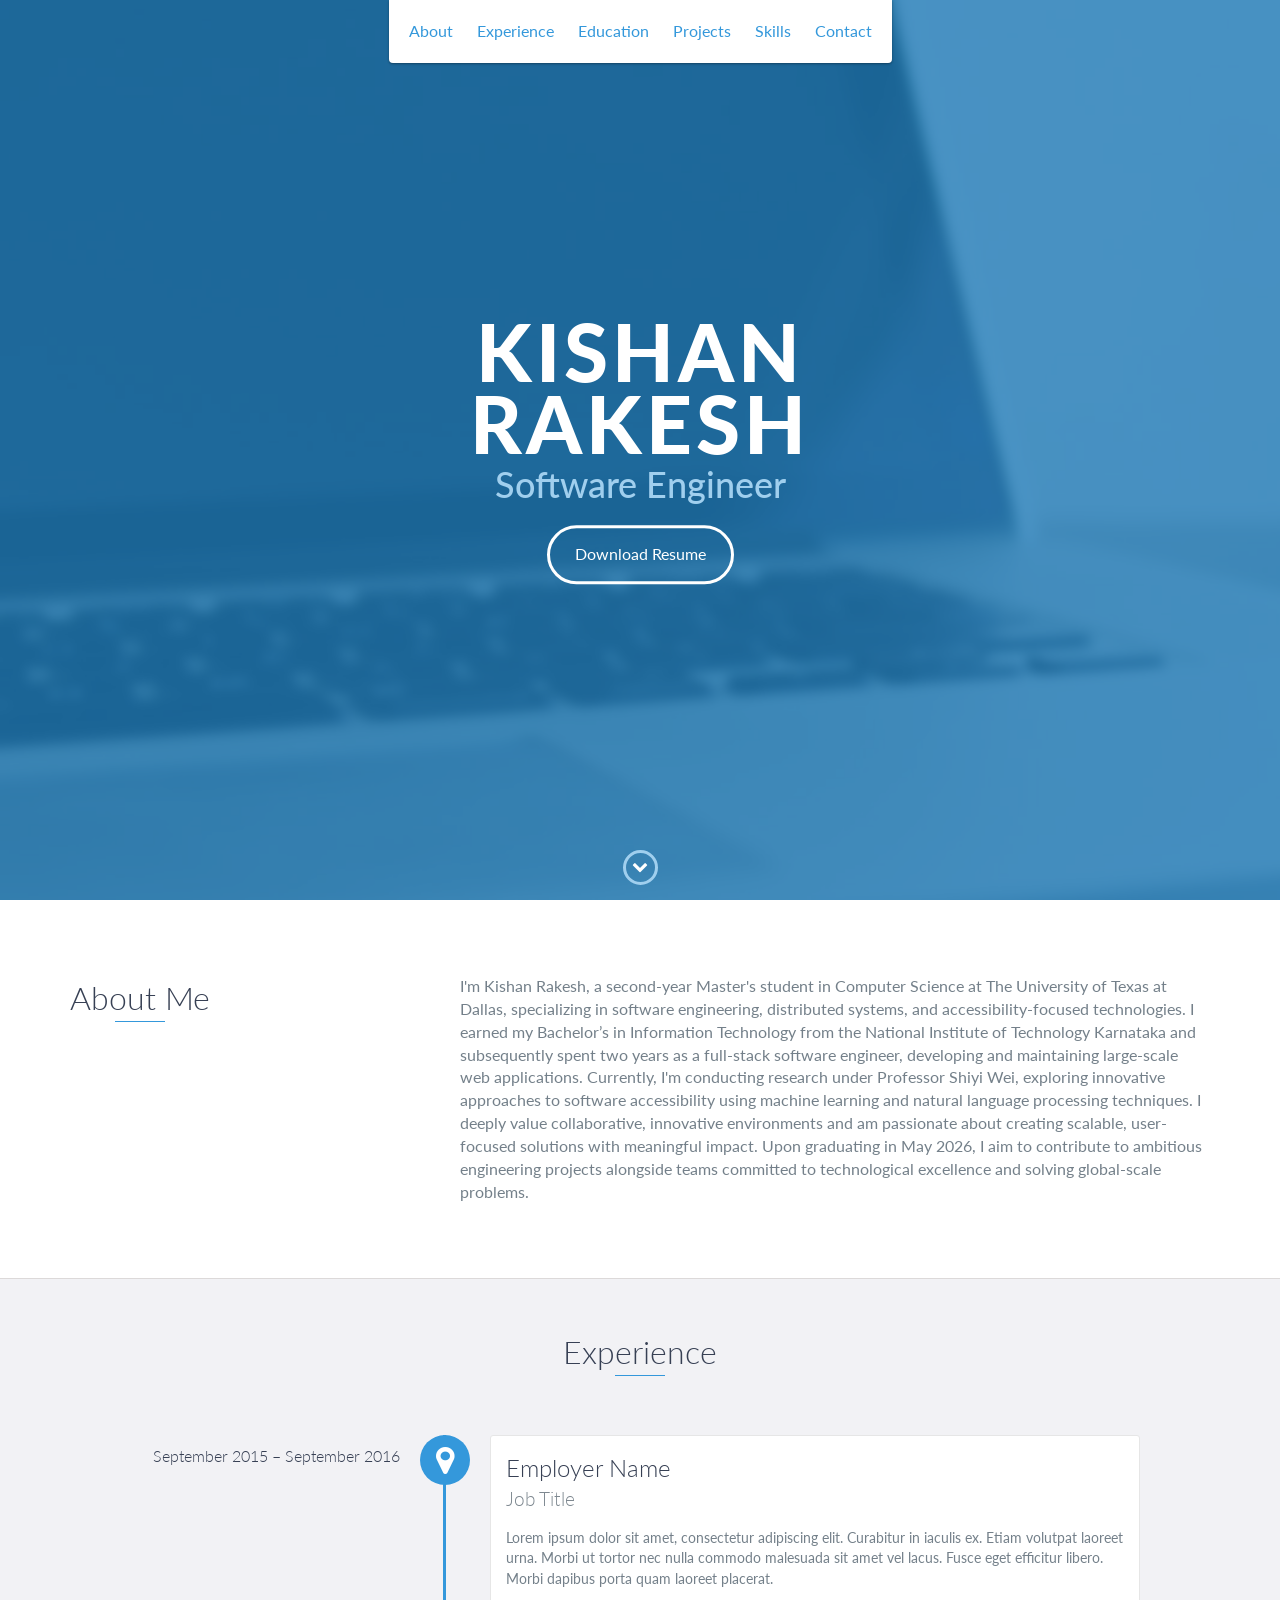
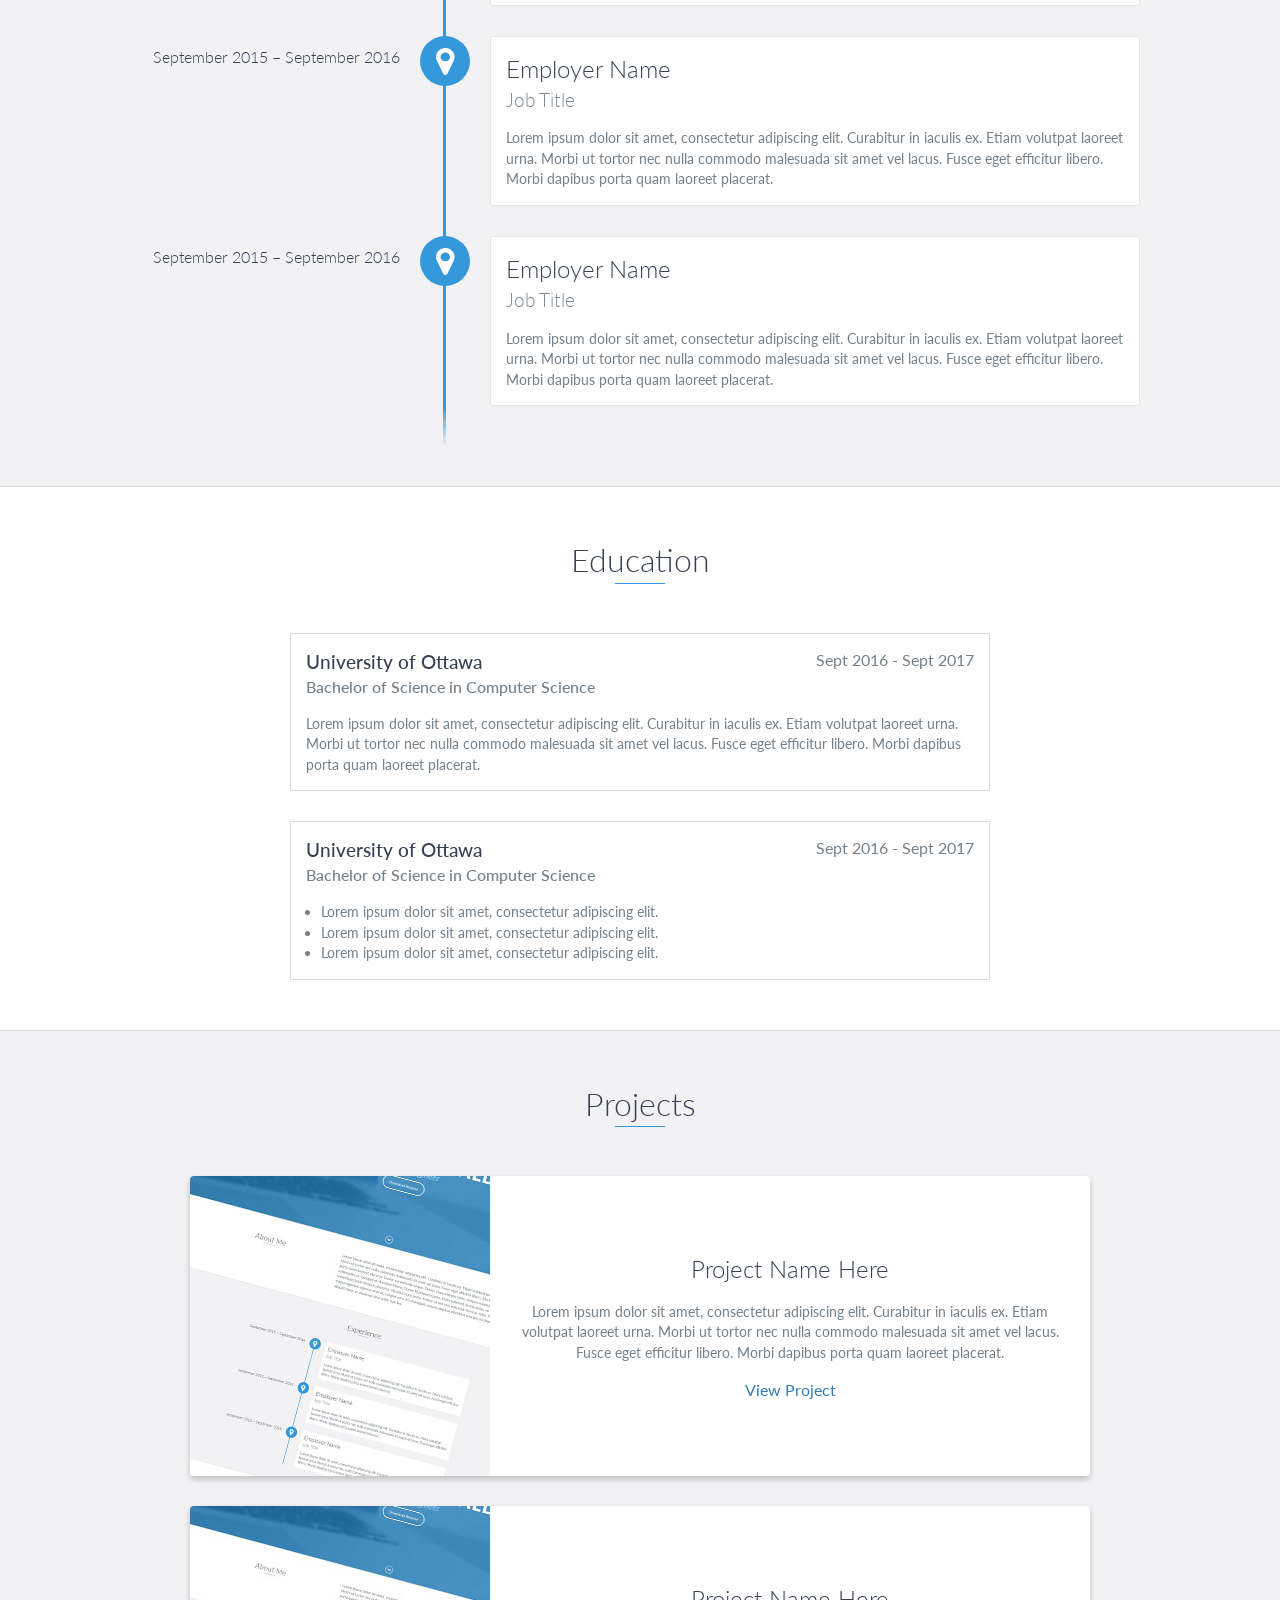
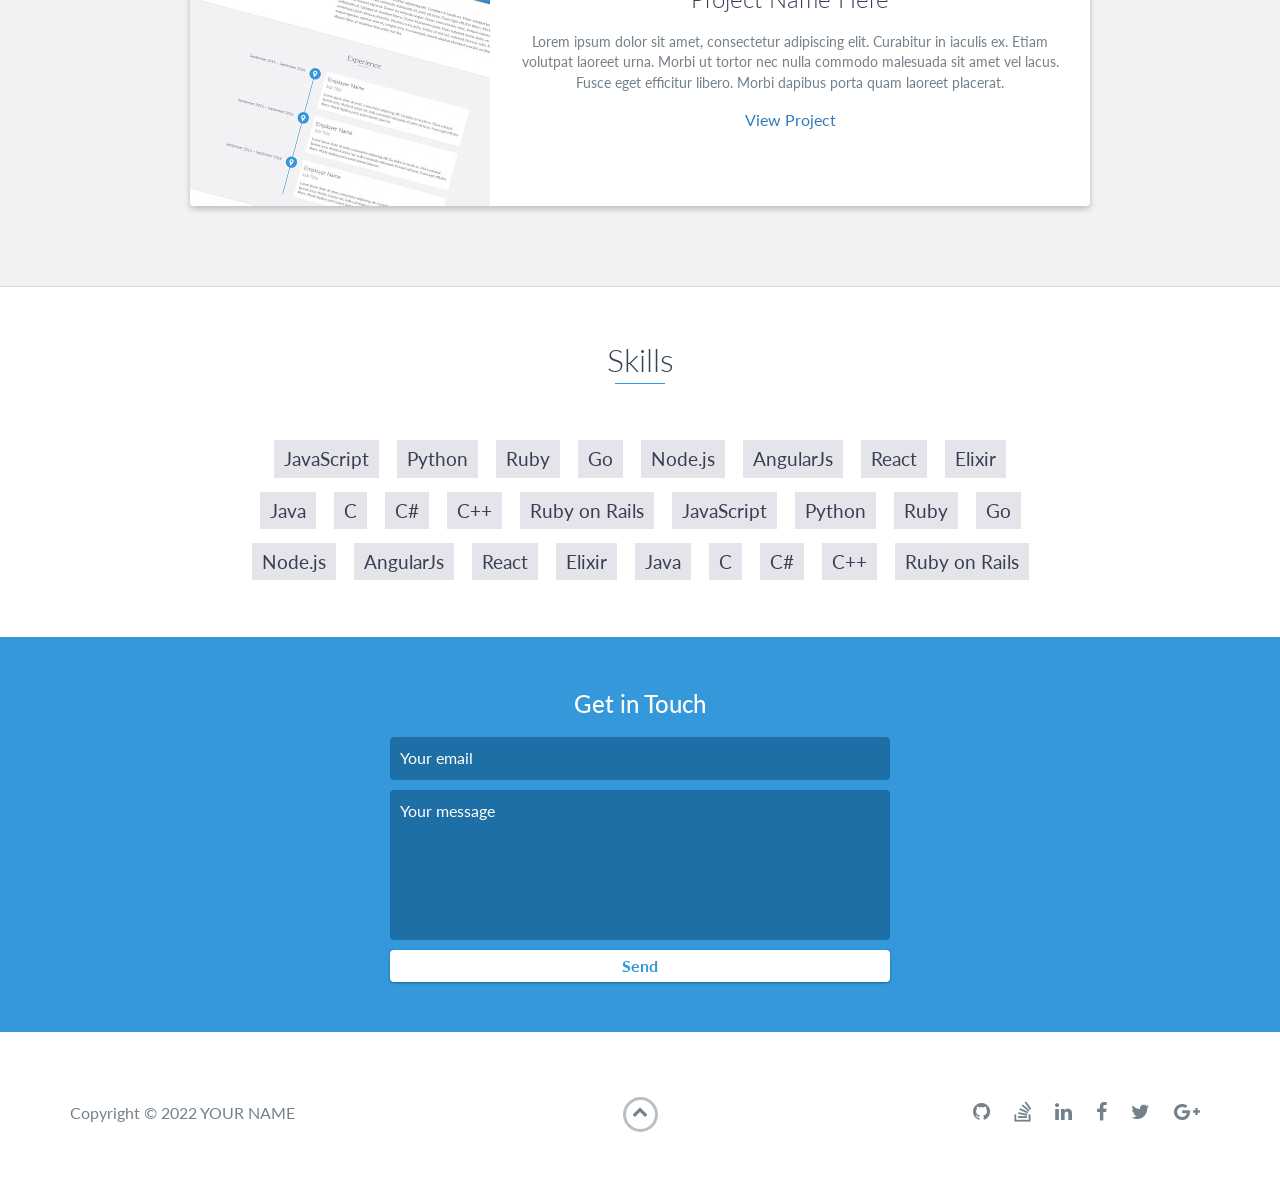
==== index.html @ f0fa5855 "Updated About Me section." ====
<!DOCTYPE html>
<html class="no-js" lang="en">

<head>
    <meta charset="utf-8">
    <meta http-equiv="X-UA-Compatible" content="IE=edge">
    <meta name="viewport" content="width=device-width, initial-scale=1">
    <title>My Portfolio</title>
	<link rel="shortcut icon" href="favicon.ico" type="image/x-icon">
	<link rel="icon" href="favicon.ico" type="image/x-icon">
    <link href="https://fonts.googleapis.com/css?family=Lato:300,400,700,900" rel="stylesheet">
    <link rel="stylesheet" href="libs/font-awesome/css/font-awesome.min.css">
    <link href="css/bootstrap.min.css" rel="stylesheet">
    <link href="css/styles.css" rel="stylesheet">
</head>

<body>
    <div id="mobile-menu-open" class="shadow-large">
        <i class="fa fa-bars" aria-hidden="true"></i>
    </div>
    <!-- End #mobile-menu-toggle -->
    <header>
        <div id="mobile-menu-close">
            <span>Close</span> <i class="fa fa-times" aria-hidden="true"></i>
        </div>
        <ul id="menu" class="shadow">
            <li>
                <a href="#about">About</a>
            </li>
            <li>
                <a href="#experience">Experience</a>
            </li>
            <li>
                <a href="#education">Education</a>
            </li>
            <li>
                <a href="#projects">Projects</a>
            </li>
            <li>
                <a href="#skills">Skills</a>
            </li>
            <li>
                <a href="#contact">Contact</a>
            </li>
        </ul>
    </header>
    <!-- End header -->

    <div id="lead">
        <div id="lead-content">
            <h1>Kishan Rakesh</h1>
            <h2>Software Engineer</h2>
            <a href="#" class="btn-rounded-white">Download Resume</a>
        </div>
        <!-- End #lead-content -->

        <div id="lead-overlay"></div>

        <div id="lead-down">
            <span>
                <i class="fa fa-chevron-down" aria-hidden="true"></i>
            </span>
        </div>
        <!-- End #lead-down -->
    </div>
    <!-- End #lead -->

    <div id="about">
        <div class="container">
            <div class="row">
                <div class="col-md-4">
                    <h2 class="heading">About Me</h2>
                </div>
                <div class="col-md-8">
                    <p>
                        I'm Kishan Rakesh, a second-year Master's student in Computer Science at The University of Texas at Dallas, specializing in software engineering, distributed systems, and accessibility-focused technologies.

I earned my Bachelor’s in Information Technology from the National Institute of Technology Karnataka and subsequently spent two years as a full-stack software engineer, developing and maintaining large-scale web applications. Currently, I'm conducting research under Professor Shiyi Wei, exploring innovative approaches to software accessibility using machine learning and natural language processing techniques.

I deeply value collaborative, innovative environments and am passionate about creating scalable, user-focused solutions with meaningful impact. Upon graduating in May 2026, I aim to contribute to ambitious engineering projects alongside teams committed to technological excellence and solving global-scale problems.
                    </p>
                </div>
            </div>
        </div>
    </div>
    <!-- End #about -->

    <div id="experience" class="background-alt">
        <h2 class="heading">Experience</h2>
        <div id="experience-timeline">
            <div data-date="September 2015 – September 2016">
                <h3>Employer Name</h3>
                <h4>Job Title</h4>
                <p>
                    Lorem ipsum dolor sit amet, consectetur adipiscing elit. Curabitur in iaculis ex. Etiam volutpat laoreet urna. Morbi ut tortor nec nulla commodo malesuada sit amet vel lacus. Fusce eget efficitur libero. Morbi dapibus porta quam laoreet placerat.
                </p>
            </div>

            <div data-date="September 2015 – September 2016">
                <h3>Employer Name</h3>
                <h4>Job Title</h4>
                <p>
                    Lorem ipsum dolor sit amet, consectetur adipiscing elit. Curabitur in iaculis ex. Etiam volutpat laoreet urna. Morbi ut tortor nec nulla commodo malesuada sit amet vel lacus. Fusce eget efficitur libero. Morbi dapibus porta quam laoreet placerat.
                </p>
            </div>

            <div data-date="September 2015 – September 2016">
                <h3>Employer Name</h3>
                <h4>Job Title</h4>
                <p>
                    Lorem ipsum dolor sit amet, consectetur adipiscing elit. Curabitur in iaculis ex. Etiam volutpat laoreet urna. Morbi ut tortor nec nulla commodo malesuada sit amet vel lacus. Fusce eget efficitur libero. Morbi dapibus porta quam laoreet placerat.
                </p>
            </div>
        </div>
    </div>
    <!-- End #experience -->

    <div id="education">
        <h2 class="heading">Education</h2>
        <div class="education-block">
            <h3>University of Ottawa</h3>
            <span class="education-date">Sept 2016 - Sept 2017</span>
            <h4>Bachelor of Science in Computer Science</h4>
            <p>
                Lorem ipsum dolor sit amet, consectetur adipiscing elit. Curabitur in iaculis ex. Etiam volutpat laoreet urna. Morbi ut tortor nec nulla commodo malesuada sit amet vel lacus. Fusce eget efficitur libero. Morbi dapibus porta quam laoreet placerat.
            </p>
        </div>
        <!-- End .education-block -->

        <div class="education-block">
            <h3>University of Ottawa</h3>
            <span class="education-date">Sept 2016 - Sept 2017</span>
            <h4>Bachelor of Science in Computer Science</h4>
            <ul>
                <li>
                    Lorem ipsum dolor sit amet, consectetur adipiscing elit.
                </li>
                <li>
                    Lorem ipsum dolor sit amet, consectetur adipiscing elit.
                </li>
                <li>
                    Lorem ipsum dolor sit amet, consectetur adipiscing elit.
                </li>
            </ul>
        </div>
        <!-- End .education-block -->
    </div>
    <!-- End #education -->

    <div id="projects" class="background-alt">
        <h2 class="heading">Projects</h2>
        <div class="container">
            <div class="row">
                <div class="project shadow-large">
                    <div class="project-image">
                        <img src="images/project.jpg" />
                    </div>
                    <!-- End .project-image -->
                    <div class="project-info">
                        <h3>Project Name Here</h3>
                        <p>
                            Lorem ipsum dolor sit amet, consectetur adipiscing elit. Curabitur in iaculis ex. Etiam volutpat laoreet urna. Morbi ut tortor nec nulla commodo malesuada sit amet vel lacus. Fusce eget efficitur libero. Morbi dapibus porta quam laoreet placerat.
                        </p>
                        <a href="#">View Project</a>
                    </div>
                    <!-- End .project-info -->
                </div>
                <!-- End .project -->

                <div class="project shadow-large">
                    <div class="project-image">
                        <img src="images/project.jpg" />
                    </div>
                    <!-- End .project-image -->
                    <div class="project-info">
                        <h3>Project Name Here</h3>
                        <p>
                            Lorem ipsum dolor sit amet, consectetur adipiscing elit. Curabitur in iaculis ex. Etiam volutpat laoreet urna. Morbi ut tortor nec nulla commodo malesuada sit amet vel lacus. Fusce eget efficitur libero. Morbi dapibus porta quam laoreet placerat.
                        </p>
                        <a href="#">View Project</a>
                    </div>
                    <!-- End .project-info -->
                </div>
                <!-- End .project -->
            </div>
        </div>
    </div>
    <!-- End #projects -->

    <div id="skills">
        <h2 class="heading">Skills</h2>
        <ul>
            <li>JavaScript</li>
            <li>Python</li>
            <li>Ruby</li>
            <li>Go</li>
            <li>Node.js</li>
            <li>AngularJs</li>
            <li>React</li>
            <li>Elixir</li>
            <li>Java</li>
            <li>C</li>
            <li>C#</li>
            <li>C++</li>
            <li>Ruby on Rails</li>
            <li>JavaScript</li>
            <li>Python</li>
            <li>Ruby</li>
            <li>Go</li>
            <li>Node.js</li>
            <li>AngularJs</li>
            <li>React</li>
            <li>Elixir</li>
            <li>Java</li>
            <li>C</li>
            <li>C#</li>
            <li>C++</li>
            <li>Ruby on Rails</li>
        </ul>
    </div>
    <!-- End #skills -->

    <div id="contact">
        <h2>Get in Touch</h2>
        <div id="contact-form">
            <form method="POST" action="https://formspree.io/email@email.com">
                <input type="hidden" name="_subject" value="Contact request from personal website" />
                <input type="email" name="_replyto" placeholder="Your email" required>
                <textarea name="message" placeholder="Your message" required></textarea>
                <button type="submit">Send</button>
            </form>
        </div>
        <!-- End #contact-form -->
    </div>
    <!-- End #contact -->

    <footer>
        <div class="container">
            <div class="row">
                <div class="col-sm-5 copyright">
                    <p>
                        Copyright &copy; <span id="current-year">2022</span> YOUR NAME
                    </p>
                </div>
                <div class="col-sm-2 top">
                    <span id="to-top">
                        <i class="fa fa-chevron-up" aria-hidden="true"></i>
                    </span>
                </div>
                <div class="col-sm-5 social">
                    <ul>
                        <li>
                            <a href="https://github.com/" target="_blank"><i class="fa fa-github" aria-hidden="true"></i></a>
                        </li>
                        <li>
                            <a href="https://stackoverflow.com/" target="_blank"><i class="fa fa-stack-overflow" aria-hidden="true"></i></a>
                        </li>
                        <li>
                            <a href="https://linkedin.com/" target="_blank"><i class="fa fa-linkedin" aria-hidden="true"></i></a>
                        </li>
                        <li>
                            <a href="https://www.facebook.com/" target="_blank"><i class="fa fa-facebook" aria-hidden="true"></i></a>
                        </li>
                        <li>
                            <a href="https://twitter.com/" target="_blank"><i class="fa fa-twitter" aria-hidden="true"></i></a>
                        </li>
                        <li>
                            <a href="https://plus.google.com/" target="_blank"><i class="fa fa-google-plus" aria-hidden="true"></i></a>
                        </li>
                    </ul>
                </div>
            </div>
        </div>
    </footer>
    <!-- End footer -->

    <script src="https://ajax.googleapis.com/ajax/libs/jquery/1.12.4/jquery.min.js"></script>
    <script src="js/scripts.min.js"></script>
</body>

</html>
---- css/styles.css ----
/*!
    Title: Dev Portfolio Template
    Version: 1.2.2
    Last Change: 03/25/2020
    Author: Ryan Fitzgerald
    Repo: https://github.com/RyanFitzgerald/devportfolio-template
    Issues: https://github.com/RyanFitzgerald/devportfolio-template/issues

    Description: This file contains all the styles associated with the page
    that don't come from third party libraries. This file gets compiled using
    Gulp and send to the /css folder which is then loaded on the page.
*/body{font-family:'Lato', sans-serif;font-size:16px}body.active{overflow:hidden;z-index:-1}.no-js #experience-timeline>div{background:#fff;padding:10px;margin-bottom:10px;border:1px solid #dcd9d9}.no-js #experience-timeline>div h3{font-size:1.5em;font-weight:300;color:#374054;display:inline-block;margin:0}.no-js #experience-timeline>div h4{font-size:1.2em;font-weight:300;color:#7e8890;margin:0 0 15px 0}.no-js #experience-timeline>div p{color:#74808a;font-size:0.9em;margin:0}.no-js #experience-timeline:before,.no-js #experience-timeline:after{content:none}@keyframes dropHeader{0%{transform:translateY(-100%)}100%{transform:translateY(0)}}header{position:absolute;top:0;left:0;right:0;text-align:center;z-index:10;animation-name:dropHeader;animation-iteration-count:1;animation-timing-function:ease;animation-duration:0.75s}header ul{display:inline-block;background:#fff;text-align:center;padding:10px;margin:0;border-bottom-right-radius:4px;border-bottom-left-radius:4px}header li{display:inline-block}header a{display:block;color:#3498db;padding:10px}header a:hover{color:#217dbb;text-decoration:none;background:#eee;border-radius:4px}header a:focus{color:#3498db;text-decoration:none}header.active{display:block}header.sticky{position:fixed;z-index:999}#menu.active{display:block}#mobile-menu-open{display:none;cursor:pointer;position:fixed;right:15px;top:10px;color:#3498db;font-size:1.5em;z-index:20;padding:0 7px;border-radius:4px;background:#fff}#mobile-menu-close{display:none;text-align:right;width:100%;background:#fff;font-size:1.5em;padding-right:15px;padding-top:10px;cursor:pointer;color:#3498db}#mobile-menu-close span{font-size:0.5em;text-transform:uppercase}#mobile-menu-close i{vertical-align:middle}footer{padding:50px 0}.copyright{padding-top:20px}.copyright p{margin:0;color:#74808a}.top{text-align:center}.top span{cursor:pointer;display:block;margin:15px auto 0 auto;width:35px;height:35px;border-radius:50%;border:3px solid #b9bfc4;text-align:center}.top i{color:#74808a}.social{text-align:right}.social ul{margin:5px 0 0 0;padding:0}.social li{display:inline-block;font-size:1.25em;list-style:none}.social a{display:block;color:#74808a;padding:10px}.social a:hover{color:#3498db}.btn-rounded-white{display:inline-block;color:#fff;padding:15px 25px;border:3px solid #fff;border-radius:30px;transition:.5s ease all}.btn-rounded-white:hover{color:#3498db;background:#fff;text-decoration:none}.shadow{box-shadow:0 1px 3px rgba(0,0,0,0.12),0 1px 2px rgba(0,0,0,0.24)}.shadow-large{box-shadow:0 3px 6px rgba(0,0,0,0.08),0 3px 6px rgba(0,0,0,0.15)}.heading{position:relative;display:inline-block;font-size:2em;font-weight:300;margin:0 0 30px 0}.heading:after{position:absolute;content:'';top:100%;height:1px;width:50px;left:0;right:0;margin:0 auto;background:#3498db}.background-alt{background:#f2f2f5}#lead{position:relative;height:100vh;min-height:500px;max-height:1080px;background:url(../images/lead-bg.jpg);background-size:cover;padding:15px;overflow:hidden}#lead-content{position:absolute;z-index:10;top:50%;left:50%;transform:translate(-50%, -50%);text-align:center}#lead-content h1,#lead-content h2{margin:0}#lead-content h1{color:#fff;font-weight:900;font-size:5em;text-transform:uppercase;letter-spacing:0.05em;line-height:0.9em}#lead-content h2{color:#a0cfee;font-weight:500;font-size:2.25em;margin-bottom:15px}#lead-overlay{position:absolute;height:100%;width:100%;top:0;right:0;bottom:0;left:0;background:rgba(33,125,187,0.8);z-index:1}#lead-down{position:absolute;left:0;right:0;width:100%;text-align:center;z-index:10;bottom:15px;color:#fff}#lead-down span{cursor:pointer;display:block;margin:0 auto;width:35px;height:35px;border-radius:50%;border:3px solid #a0cfee;text-align:center}#lead-down i{animation:pulsate 1.5s ease;animation-iteration-count:infinite;padding-top:5px}@keyframes pulsate{0%{transform:scale(1, 1)}50%{transform:scale(1.2, 1.2)}100%{transform:scale(1, 1)}}#about{padding:75px 15px;border-bottom:1px solid #dcd9d9}#about h2{color:#374054}#about p{color:#74808a;margin:0}#experience{padding:50px 15px;text-align:center;border-bottom:1px solid #dcd9d9}#experience h2{color:#374054}#experience-timeline{margin:30px auto 0 auto;position:relative;max-width:1000px}#experience-timeline:before{position:absolute;content:'';top:0;bottom:0;left:303px;right:auto;height:100%;width:3px;background:#3498db;z-index:0}#experience-timeline:after{position:absolute;content:'';width:3px;height:40px;background:#3498db;background:linear-gradient(to bottom, #3498db, rgba(52,152,219,0));top:100%;left:303px}.vtimeline-content{margin-left:350px;background:#fff;border:1px solid #e6e6e6;padding:15px;border-radius:3px;text-align:left}.vtimeline-content h3{font-size:1.5em;font-weight:300;color:#374054;display:inline-block;margin:0}.vtimeline-content h4{font-size:1.2em;font-weight:300;color:#7e8890;margin:0 0 15px 0}.vtimeline-content p{color:#74808a;font-size:0.9em;margin:0}.vtimeline-point{position:relative;display:block;vertical-align:top;margin-bottom:30px}.vtimeline-icon{position:relative;color:#fff;width:50px;height:50px;background:#3498db;border-radius:50%;float:left;z-index:99;margin-left:280px}.vtimeline-icon i{display:block;font-size:2em;margin-top:10px}.vtimeline-date{width:260px;text-align:right;position:absolute;left:0;top:10px;font-weight:300;color:#374054}#education{padding:50px 15px 20px 15px;border-bottom:1px solid #dcd9d9;text-align:center}#education h2{color:#374054;margin-bottom:50px}.education-block{max-width:700px;margin:0 auto 30px auto;padding:15px;border:1px solid #dcd9d9;text-align:left}.education-block h3{font-weight:500;float:left;margin:0;color:#374054}.education-block span{color:#74808a;float:right}.education-block h4{color:#74808a;clear:both;font-weight:500;margin:0 0 15px 0}.education-block p,.education-block ul{margin:0;color:#74808a;font-size:0.9em}.education-block ul{padding:0 0 0 15px}#projects{padding:50px 15px;border-bottom:1px solid #dcd9d9;text-align:center}#projects h2{color:#374054;margin-bottom:50px}.project{position:relative;max-width:900px;margin:0 auto 30px auto;overflow:hidden;background:#fff;border-radius:4px}.project-image{float:left}.project-info{position:absolute;top:50%;transform:translateY(-50%);margin-left:300px;padding:15px}.project-info h3{font-size:1.5em;font-weight:300;color:#374054;margin:0 0 15px 0}.project-info p{color:#74808a;margin:0 0 15px 0;font-size:0.9em}.no-image .project-info{position:relative;margin:0;padding:30px 15px;transform:none}#more-projects{display:none}#skills{padding:50px 15px;text-align:center}#skills h2{color:#374054;margin-bottom:50px}#skills ul{display:block;margin:0 auto;padding:0;max-width:800px}#skills li{display:inline-block;margin:7px;padding:5px 10px;color:#374054;background:#e4e4ea;list-style:none;cursor:default;font-size:1.2em}#contact{padding:50px 15px;background:#3498db;text-align:center}#contact h2{margin:0 0 15px 0;color:#fff;font-weight:500}#contact-form{max-width:500px;margin:0 auto}#contact-form input,#contact-form textarea{display:block;width:100%;padding:10px;border-radius:4px;border:none;margin-bottom:10px;background:#1d6fa5;color:#fff;transition:.5s ease all}#contact-form input::-webkit-input-placeholder,#contact-form textarea::-webkit-input-placeholder{color:#fff}#contact-form input:-moz-placeholder,#contact-form textarea:-moz-placeholder{color:#fff;opacity:1}#contact-form input::-moz-placeholder,#contact-form textarea::-moz-placeholder{color:#fff;opacity:1}#contact-form input:-ms-input-placeholder,#contact-form textarea:-ms-input-placeholder{color:#fff}#contact-form input:focus,#contact-form textarea:focus{outline:none;background:#16527a}#contact-form textarea{height:150px;resize:none}#contact-form button{display:block;width:100%;background:#fff;border-radius:4px;padding:5px 10px;border:none;color:#3498db;font-weight:700;box-shadow:0 1px 3px rgba(0,0,0,0.12),0 1px 2px rgba(0,0,0,0.24);transition:.5s ease all}#contact-form button:hover{box-shadow:0 10px 20px rgba(0,0,0,0.19),0 6px 6px rgba(0,0,0,0.23)}.optional-section{padding:50px 15px;text-align:center;border-top:1px solid #dcd9d9}.optional-section h2{color:#374054}.optional-section-block{max-width:700px;margin:0 auto 30px auto;padding:15px;border:1px solid #dcd9d9;background:#fff;text-align:left}.optional-section-block h3{font-weight:500;margin:0 0 15px 0;color:#374054}.optional-section-block h4{color:#74808a;clear:both;font-weight:500;margin:0 0 15px 0}.optional-section-block p,.optional-section-block ul{margin:0 0 15px 0;color:#74808a;font-size:0.9em}.optional-section-block ul{padding:0 0 0 15px}@media only screen and (max-width: 750px){#experience-timeline:before,#experience-timeline:after{left:23px}.vtimeline-date{width:auto;text-align:left;position:relative;margin-bottom:15px;display:block;margin-left:70px}.vtimeline-icon{margin-left:0}.vtimeline-content{margin-left:70px}}@media only screen and (max-width: 992px){#lead{height:auto;min-height:auto;max-height:auto;padding:100px 15px}#lead-content{position:relative;transform:none;left:auto;top:auto}#lead-content h1{font-size:3em}#lead-content h2{font-size:1.75em}#about{text-align:center}#about p{text-align:left}}@media only screen and (max-width: 768px){header{position:fixed;display:none;z-index:999;animation:none;bottom:0;height:100%}#mobile-menu-open,#mobile-menu-close{display:block}#menu{height:100%;overflow-y:auto;box-shadow:none;border-radius:0;width:100%}#menu li{display:block;margin-bottom:10px}#lead-content h1{font-size:2em}#lead-content h2{font-size:1.3em}#lead-content a{padding:10px 20px}#lead-down{display:none}.education-block h3,.education-block span{float:none}.project-image{display:none}.project-info{position:relative;margin:0;padding:30px 15px;top:auto;transform:none}footer{text-align:center}.social{text-align:center}}@media only screen and (max-width: 480px){#lead-content h1{font-size:1.5em}#lead-content h2{font-size:1em}#lead-content a{font-size:0.9em;padding:5px 10px}}
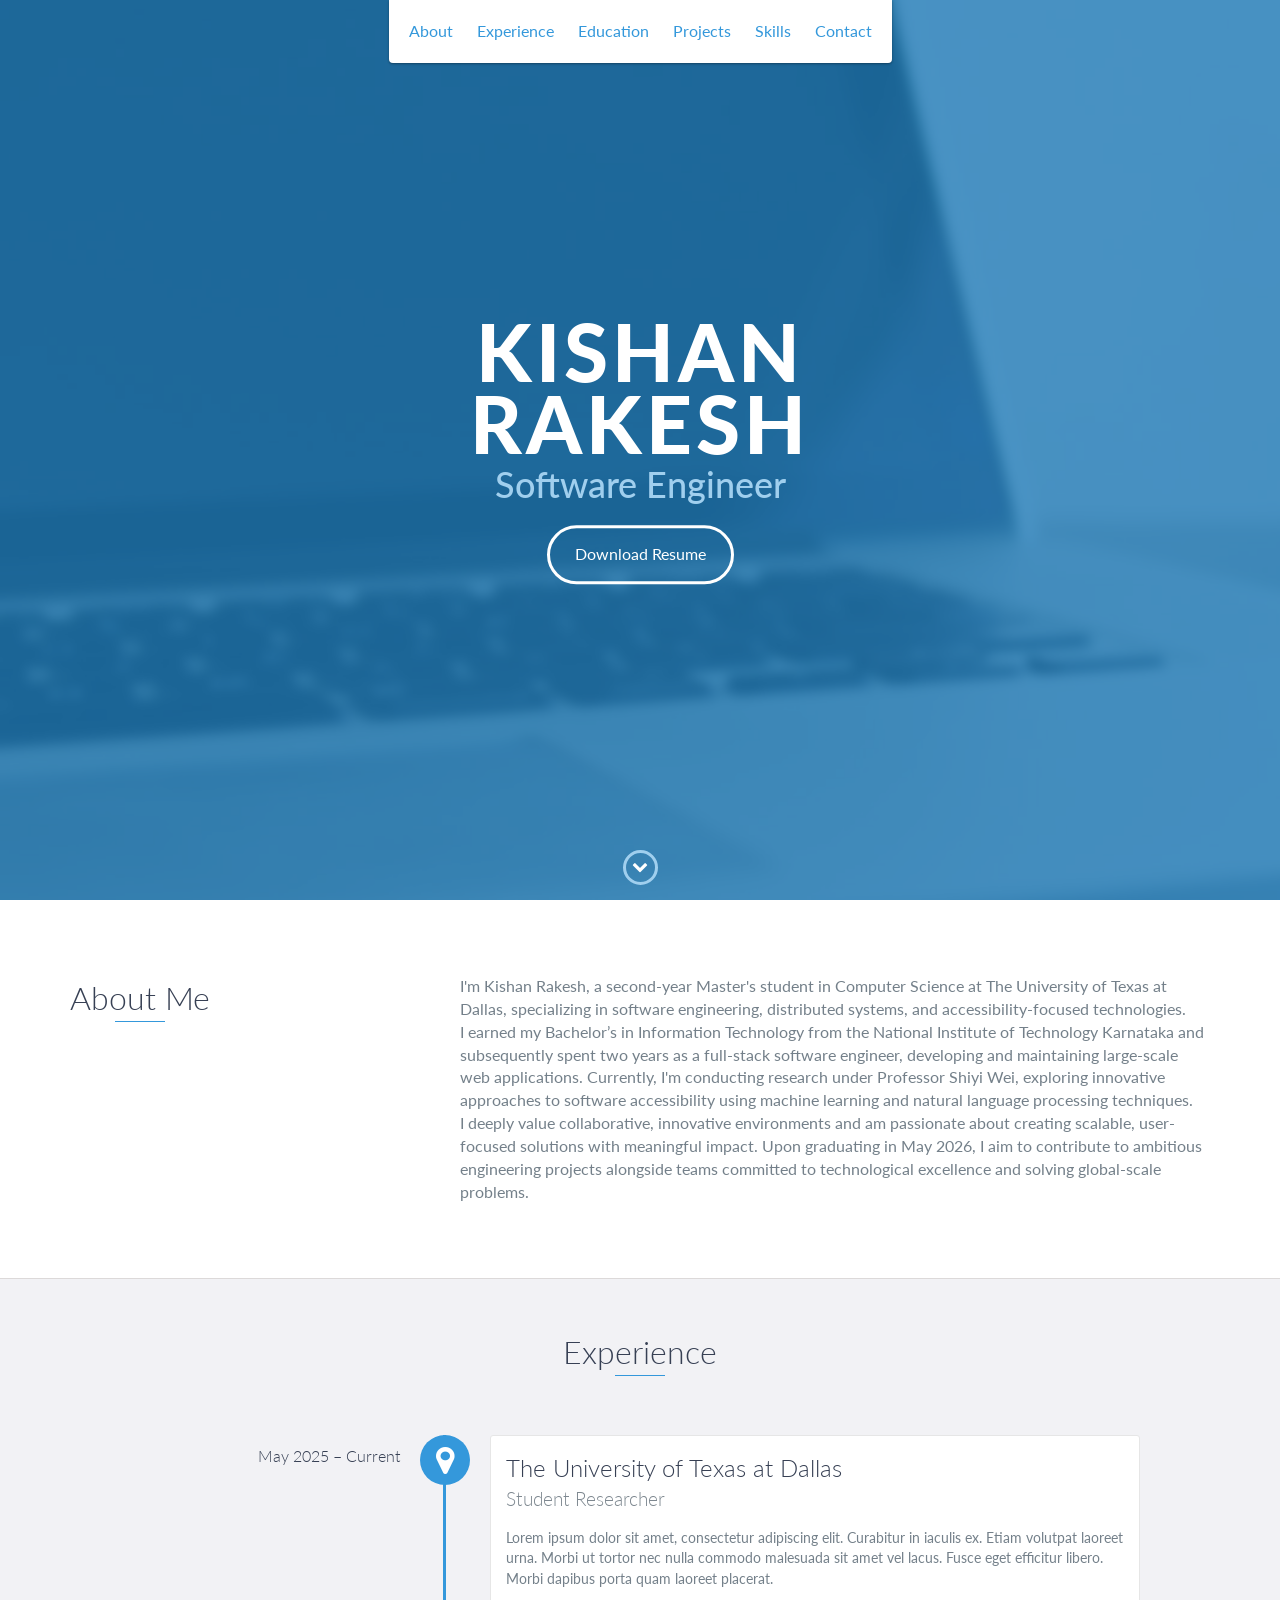
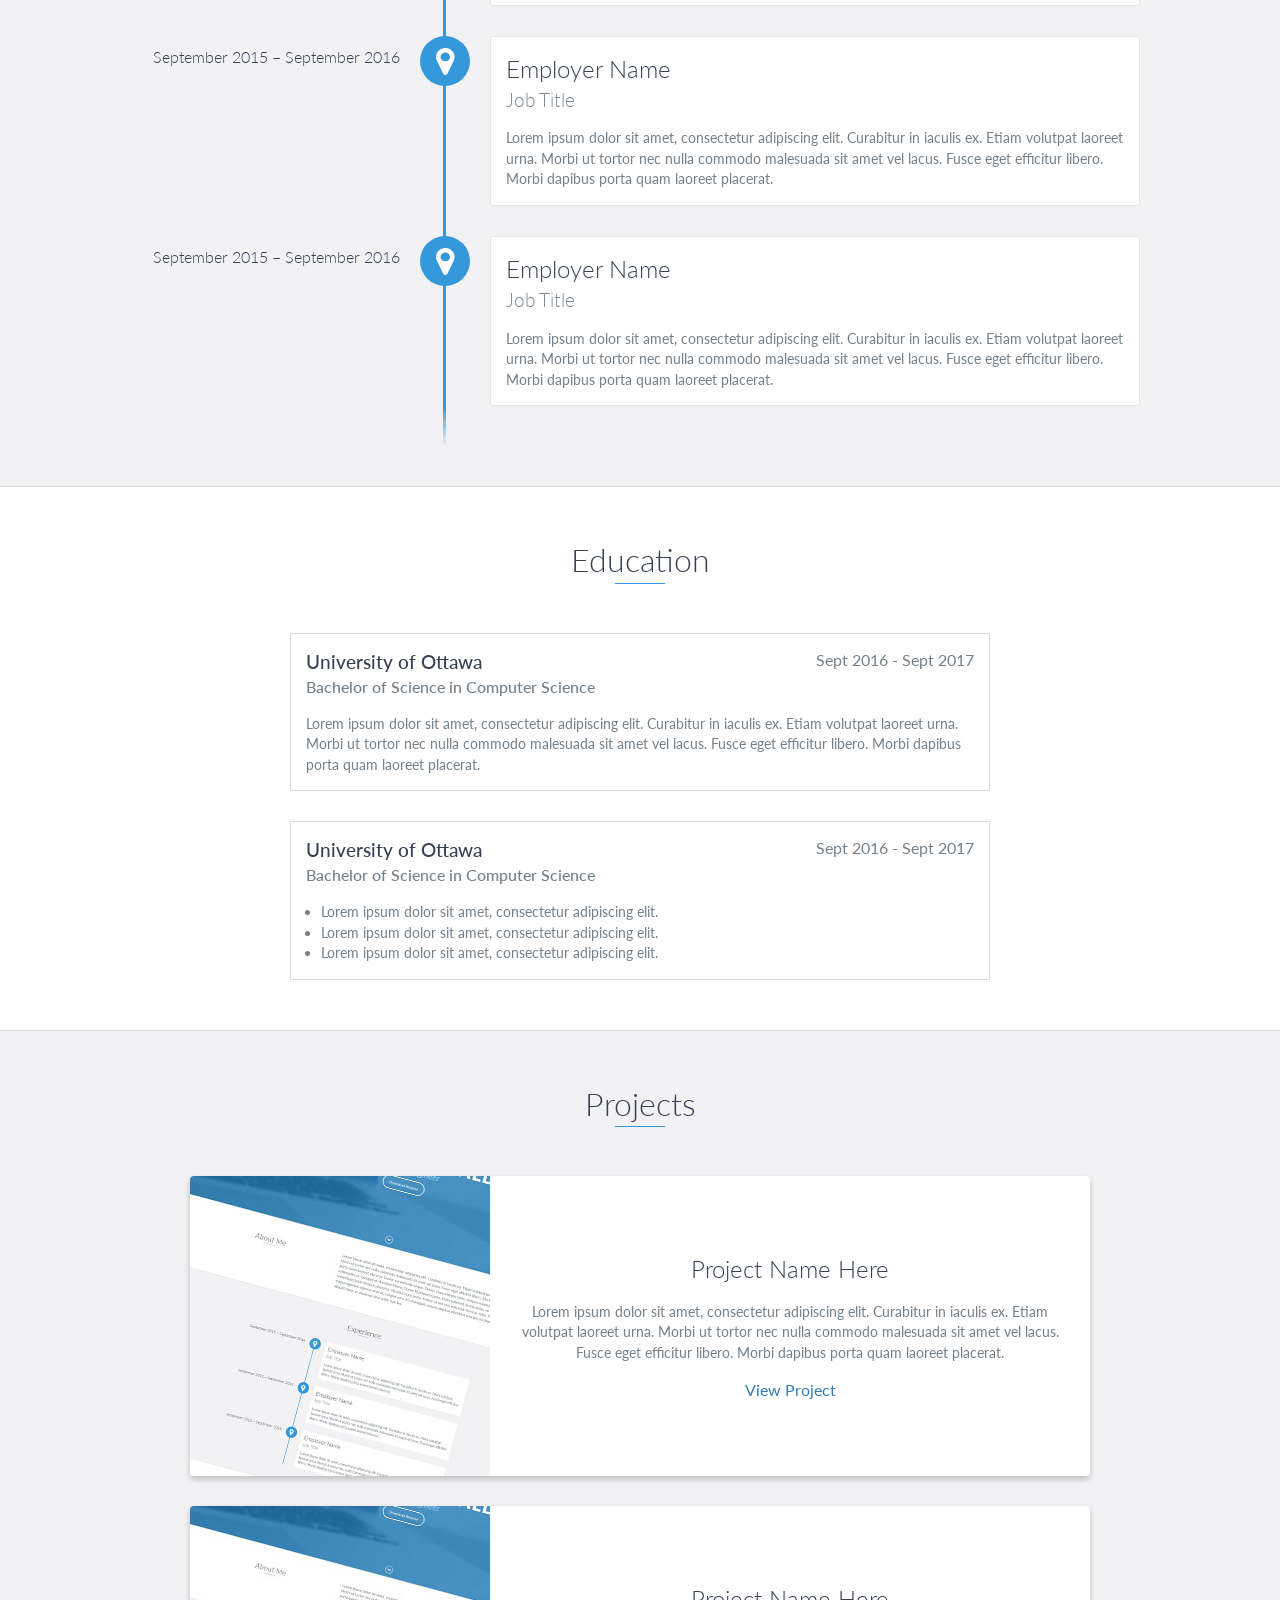
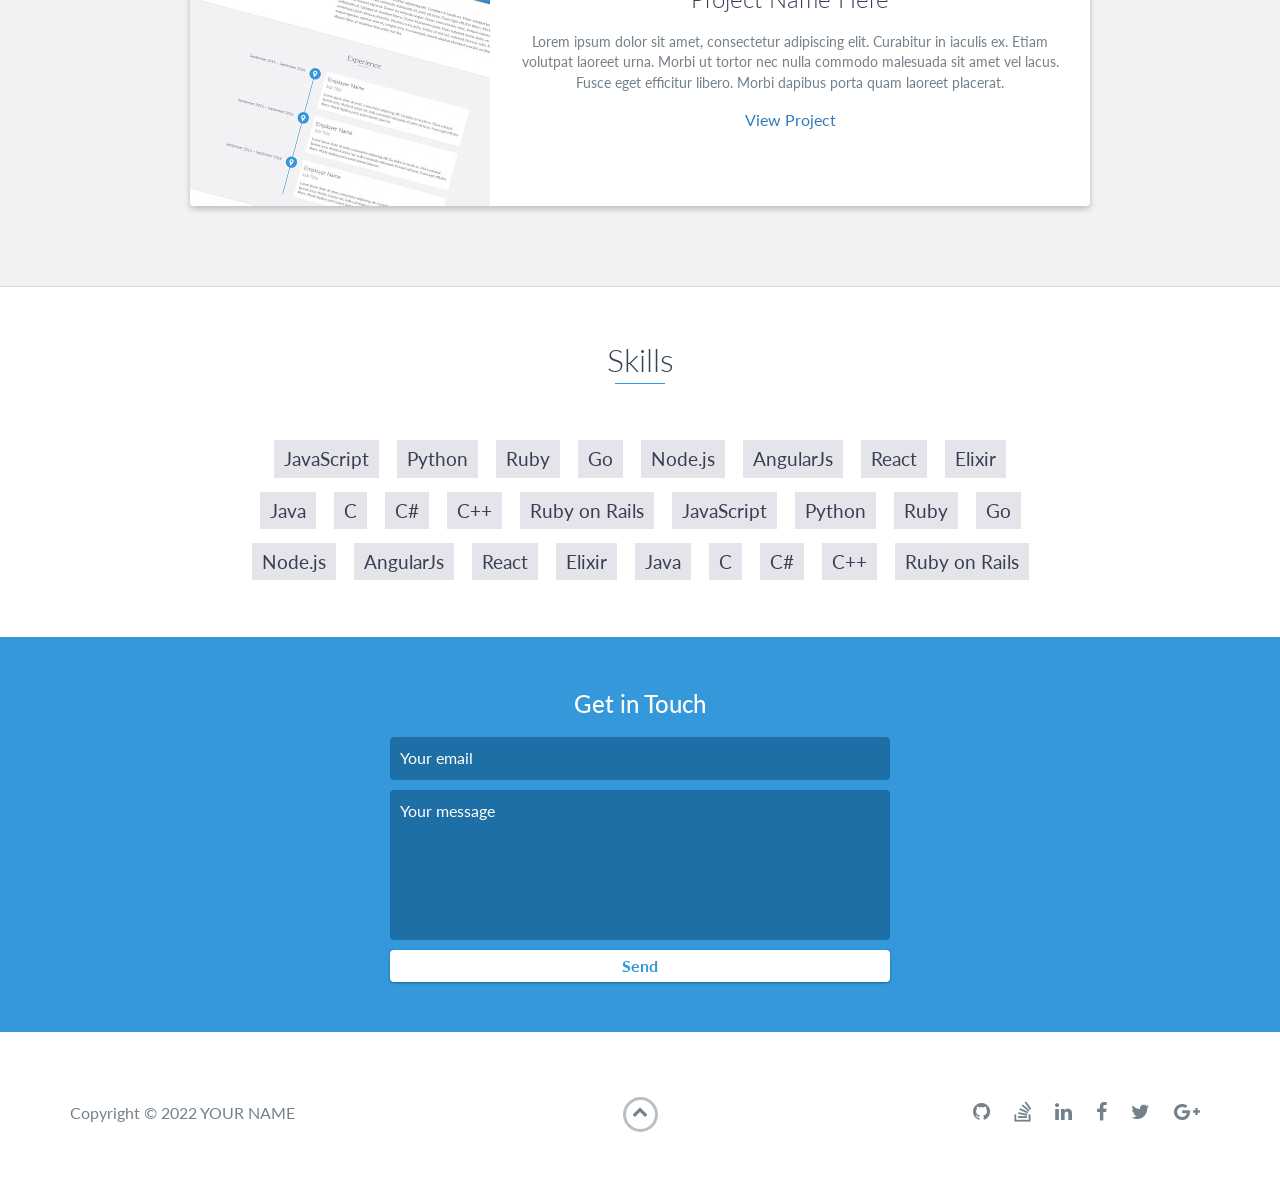
==== commit 772d7ec2: "Updated About Me section." ====
--- a/index.html
+++ b/index.html
@@ -74,9 +74,11 @@
                 <div class="col-md-8">
                     <p>
                         I'm Kishan Rakesh, a second-year Master's student in Computer Science at The University of Texas at Dallas, specializing in software engineering, distributed systems, and accessibility-focused technologies.
-
+                        </p>
+                    <p>
 I earned my Bachelor’s in Information Technology from the National Institute of Technology Karnataka and subsequently spent two years as a full-stack software engineer, developing and maintaining large-scale web applications. Currently, I'm conducting research under Professor Shiyi Wei, exploring innovative approaches to software accessibility using machine learning and natural language processing techniques.
-
+                    </p>
+                    <p>
 I deeply value collaborative, innovative environments and am passionate about creating scalable, user-focused solutions with meaningful impact. Upon graduating in May 2026, I aim to contribute to ambitious engineering projects alongside teams committed to technological excellence and solving global-scale problems.
                     </p>
                 </div>
@@ -88,9 +90,9 @@
     <div id="experience" class="background-alt">
         <h2 class="heading">Experience</h2>
         <div id="experience-timeline">
-            <div data-date="September 2015 – September 2016">
-                <h3>Employer Name</h3>
-                <h4>Job Title</h4>
+            <div data-date="May 2025 – Current">
+                <h3>The University of Texas at Dallas</h3>
+                <h4>Student Researcher</h4>
                 <p>
                     Lorem ipsum dolor sit amet, consectetur adipiscing elit. Curabitur in iaculis ex. Etiam volutpat laoreet urna. Morbi ut tortor nec nulla commodo malesuada sit amet vel lacus. Fusce eget efficitur libero. Morbi dapibus porta quam laoreet placerat.
                 </p>
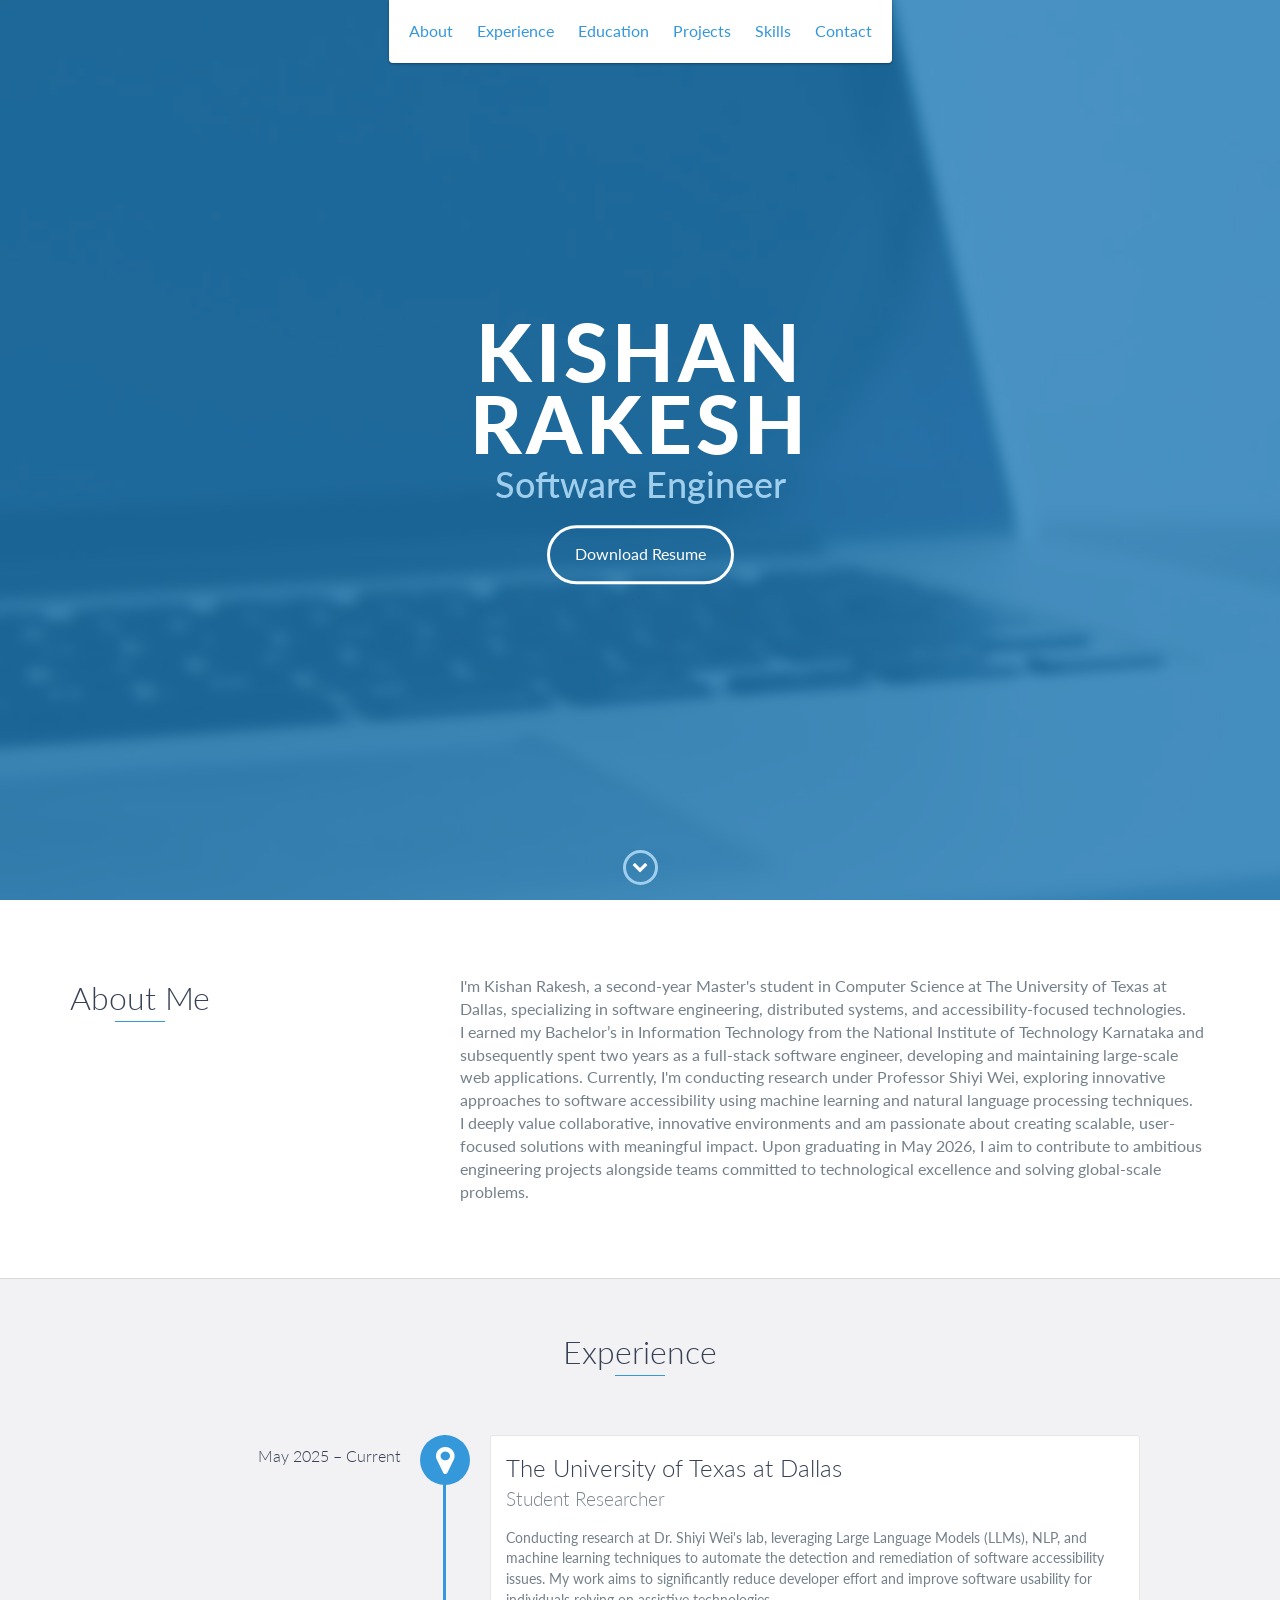
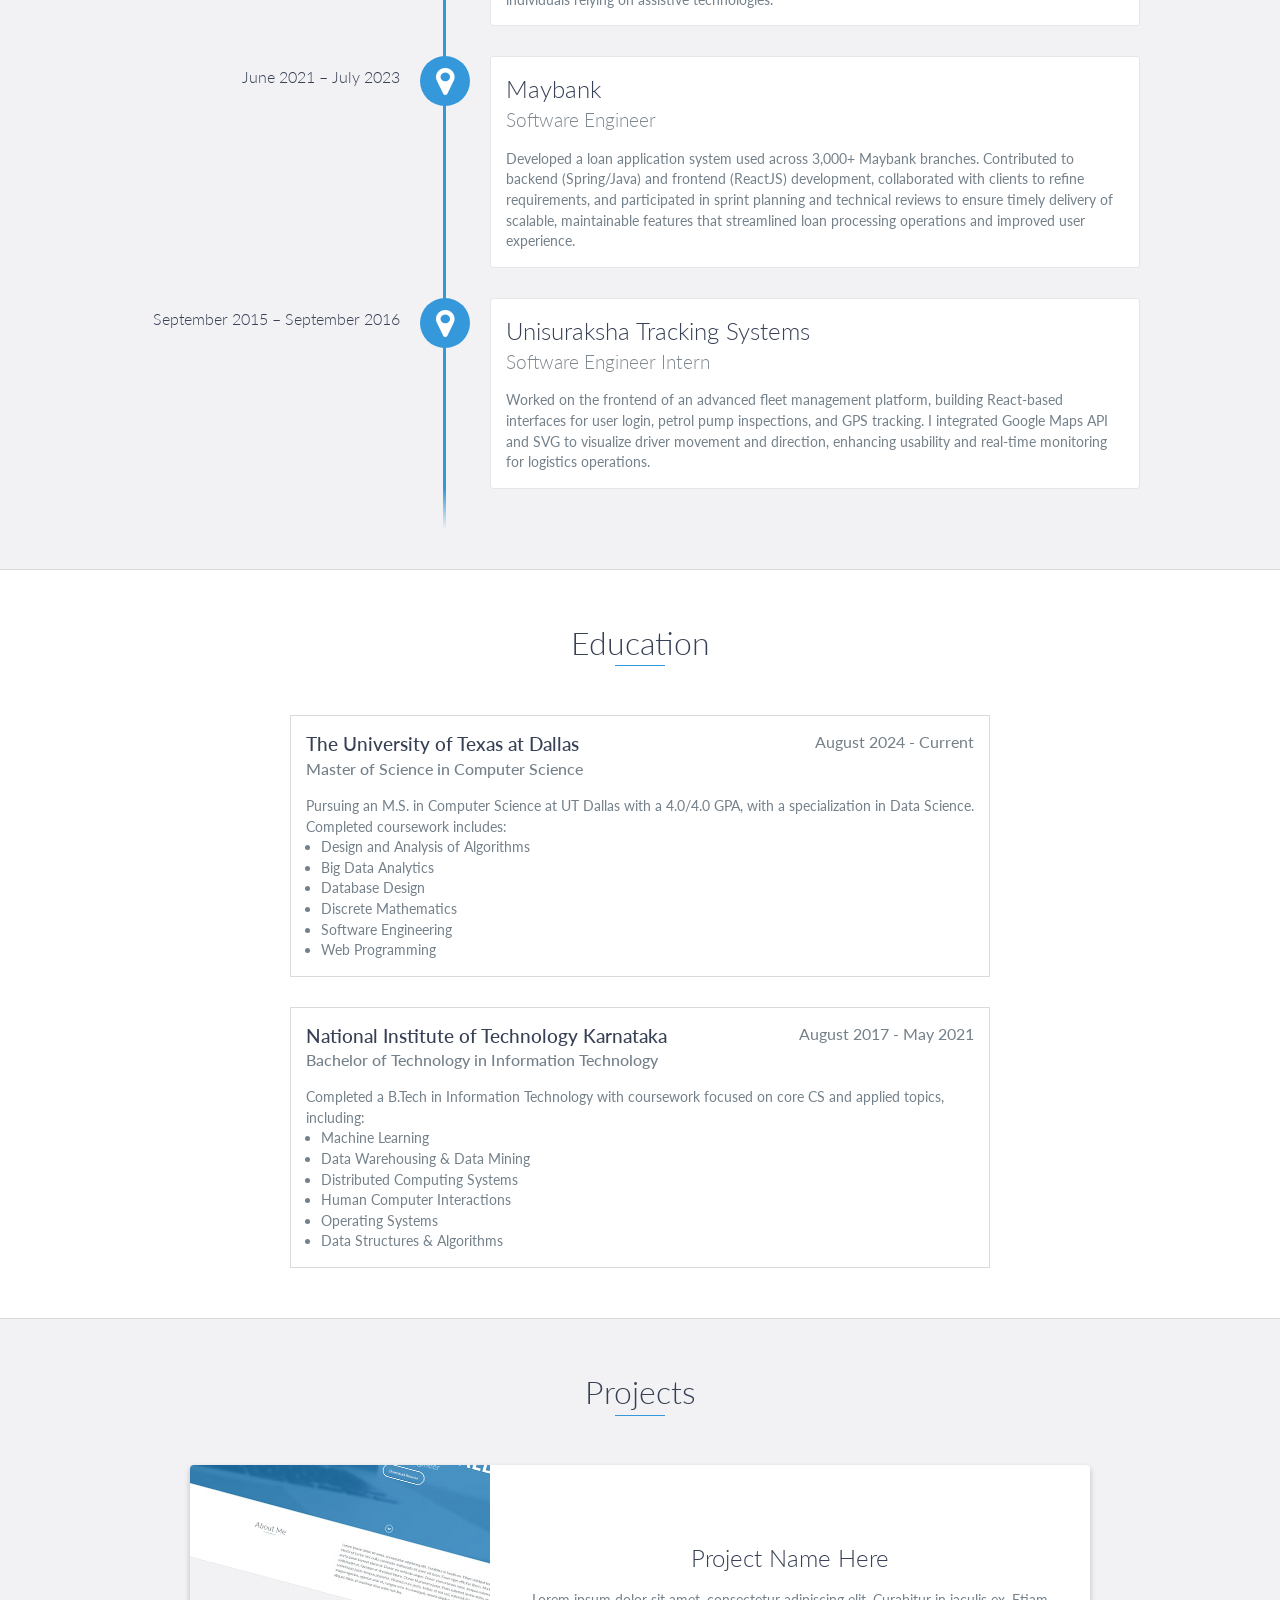
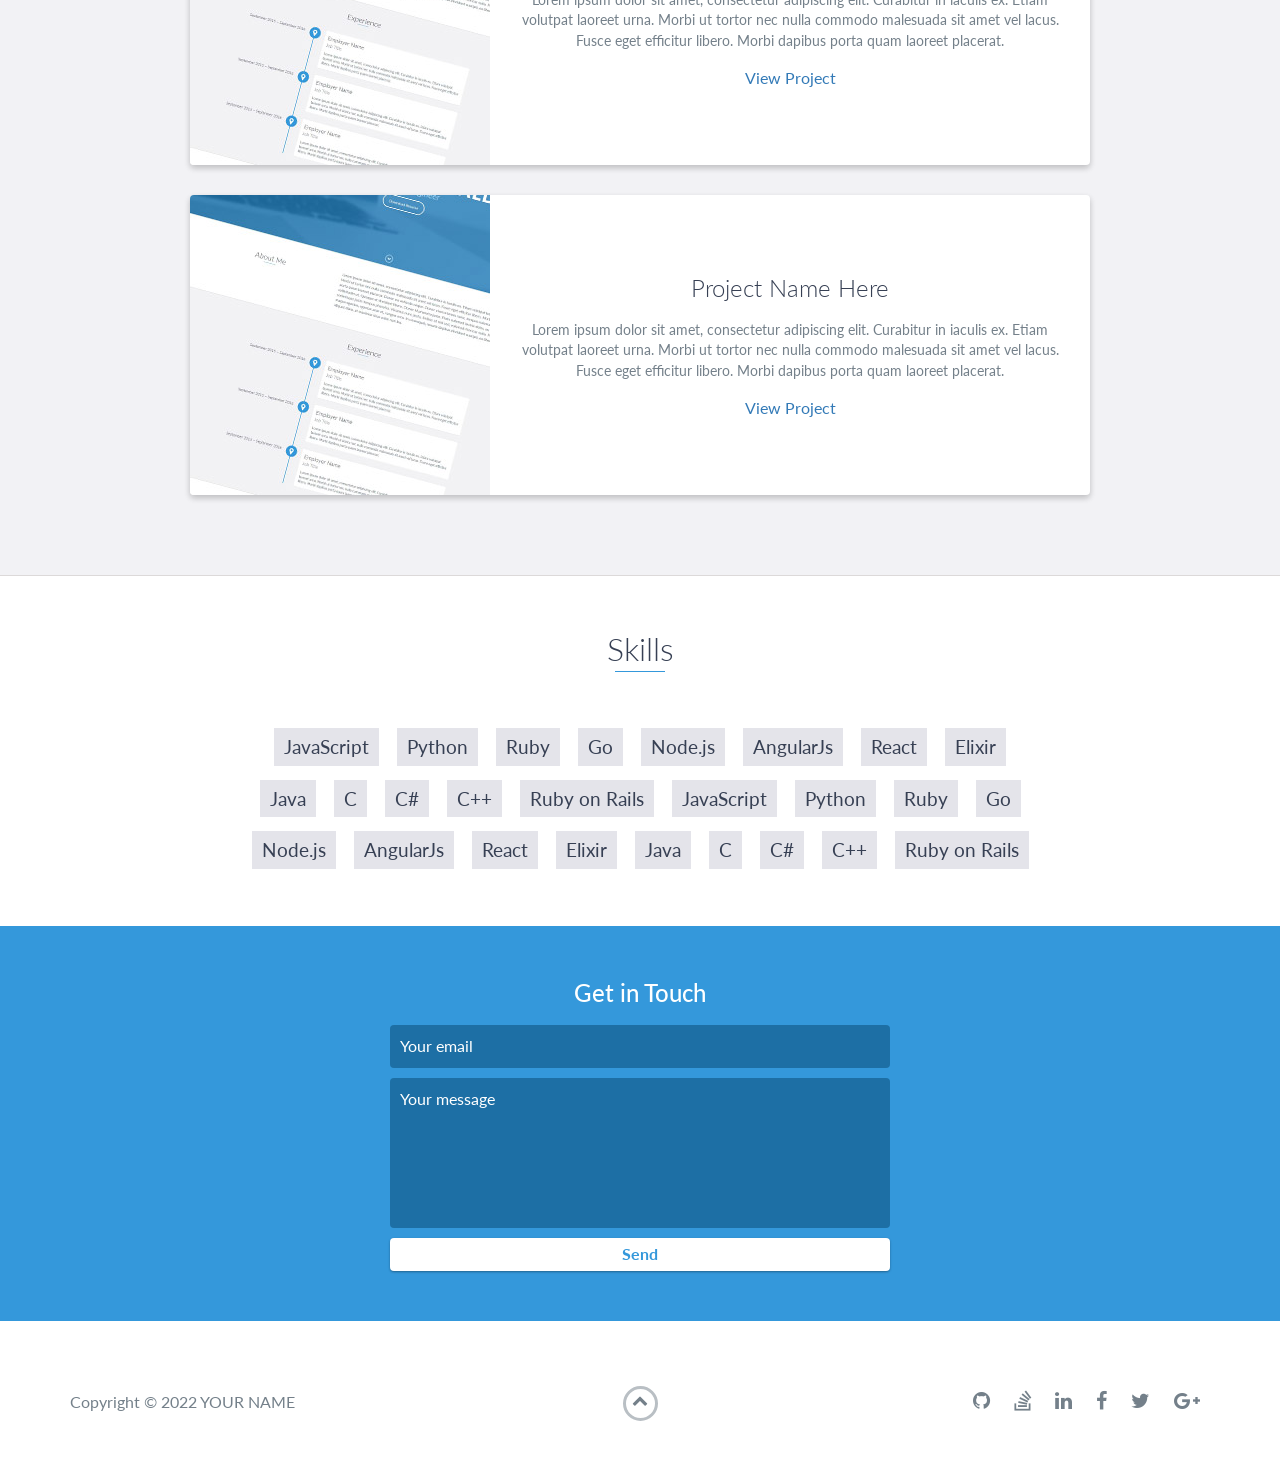
==== commit 6a9f2c76: "Updated Experience & Education sections" ====
--- a/index.html
+++ b/index.html
@@ -94,23 +94,23 @@
                 <h3>The University of Texas at Dallas</h3>
                 <h4>Student Researcher</h4>
                 <p>
-                    Lorem ipsum dolor sit amet, consectetur adipiscing elit. Curabitur in iaculis ex. Etiam volutpat laoreet urna. Morbi ut tortor nec nulla commodo malesuada sit amet vel lacus. Fusce eget efficitur libero. Morbi dapibus porta quam laoreet placerat.
+                    Conducting research at Dr. Shiyi Wei's lab, leveraging Large Language Models (LLMs), NLP, and machine learning techniques to automate the detection and remediation of software accessibility issues. My work aims to significantly reduce developer effort and improve software usability for individuals relying on assistive technologies.
                 </p>
             </div>
 
+            <div data-date="June 2021 – July 2023">
+                <h3>Maybank</h3>
+                <h4>Software Engineer</h4>
+                <p>
+                    Developed a loan application system used across 3,000+ Maybank branches. Contributed to backend (Spring/Java) and frontend (ReactJS) development, collaborated with clients to refine requirements, and participated in sprint planning and technical reviews to ensure timely delivery of scalable, maintainable features that streamlined loan processing operations and improved user experience.
+                </p>
+            </div>
+
             <div data-date="September 2015 – September 2016">
-                <h3>Employer Name</h3>
-                <h4>Job Title</h4>
+                <h3>Unisuraksha Tracking Systems</h3>
+                <h4>Software Engineer Intern</h4>
                 <p>
-                    Lorem ipsum dolor sit amet, consectetur adipiscing elit. Curabitur in iaculis ex. Etiam volutpat laoreet urna. Morbi ut tortor nec nulla commodo malesuada sit amet vel lacus. Fusce eget efficitur libero. Morbi dapibus porta quam laoreet placerat.
-                </p>
-            </div>
-
-            <div data-date="September 2015 – September 2016">
-                <h3>Employer Name</h3>
-                <h4>Job Title</h4>
-                <p>
-                    Lorem ipsum dolor sit amet, consectetur adipiscing elit. Curabitur in iaculis ex. Etiam volutpat laoreet urna. Morbi ut tortor nec nulla commodo malesuada sit amet vel lacus. Fusce eget efficitur libero. Morbi dapibus porta quam laoreet placerat.
+                    Worked on the frontend of an advanced fleet management platform, building React-based interfaces for user login, petrol pump inspections, and GPS tracking. I integrated Google Maps API and SVG to visualize driver movement and direction, enhancing usability and real-time monitoring for logistics operations.
                 </p>
             </div>
         </div>
@@ -120,31 +120,52 @@
     <div id="education">
         <h2 class="heading">Education</h2>
         <div class="education-block">
-            <h3>University of Ottawa</h3>
-            <span class="education-date">Sept 2016 - Sept 2017</span>
-            <h4>Bachelor of Science in Computer Science</h4>
+            <h3>The University of Texas at Dallas</h3>
+            <span class="education-date">August 2024 - Current</span>
+            <h4>Master of Science in Computer Science</h4>
             <p>
-                Lorem ipsum dolor sit amet, consectetur adipiscing elit. Curabitur in iaculis ex. Etiam volutpat laoreet urna. Morbi ut tortor nec nulla commodo malesuada sit amet vel lacus. Fusce eget efficitur libero. Morbi dapibus porta quam laoreet placerat.
+                Pursuing an M.S. in Computer Science at UT Dallas with a 4.0/4.0 GPA, with a specialization in Data Science. Completed coursework includes:
+                <ul>
+                    <li>
+                        Design and Analysis of Algorithms
+                    </li>
+                    <li>
+                        Big Data Analytics
+                    </li>
+                    <li>
+                        Database Design
+                    </li>
+                    <li>
+                        Discrete Mathematics
+                    </li>
+                    <li>
+                        Software Engineering
+                    </li>
+                    <li>
+                        Web Programming
+                    </li>
+                </ul>
             </p>
         </div>
         <!-- End .education-block -->
 
         <div class="education-block">
-            <h3>University of Ottawa</h3>
-            <span class="education-date">Sept 2016 - Sept 2017</span>
-            <h4>Bachelor of Science in Computer Science</h4>
-            <ul>
-                <li>
-                    Lorem ipsum dolor sit amet, consectetur adipiscing elit.
-                </li>
-                <li>
-                    Lorem ipsum dolor sit amet, consectetur adipiscing elit.
-                </li>
-                <li>
-                    Lorem ipsum dolor sit amet, consectetur adipiscing elit.
-                </li>
-            </ul>
-        </div>
+            <h3>National Institute of Technology Karnataka</h3>
+            <span class="education-date">August 2017 - May 2021</span>
+            <h4>Bachelor of Technology in Information Technology</h4>
+            <p>
+                Completed a B.Tech in Information Technology with coursework focused on core CS and applied topics, including:
+                <ul>
+                    <li>Machine Learning</li>
+                    <li>Data Warehousing & Data Mining</li>
+                    <li>Distributed Computing Systems</li>
+                    <li>Human Computer Interactions</li>
+                    <li>Operating Systems</li>
+                    <li>Data Structures & Algorithms</li>
+                </ul>
+            </p>
+        </div>
+        
         <!-- End .education-block -->
     </div>
     <!-- End #education -->
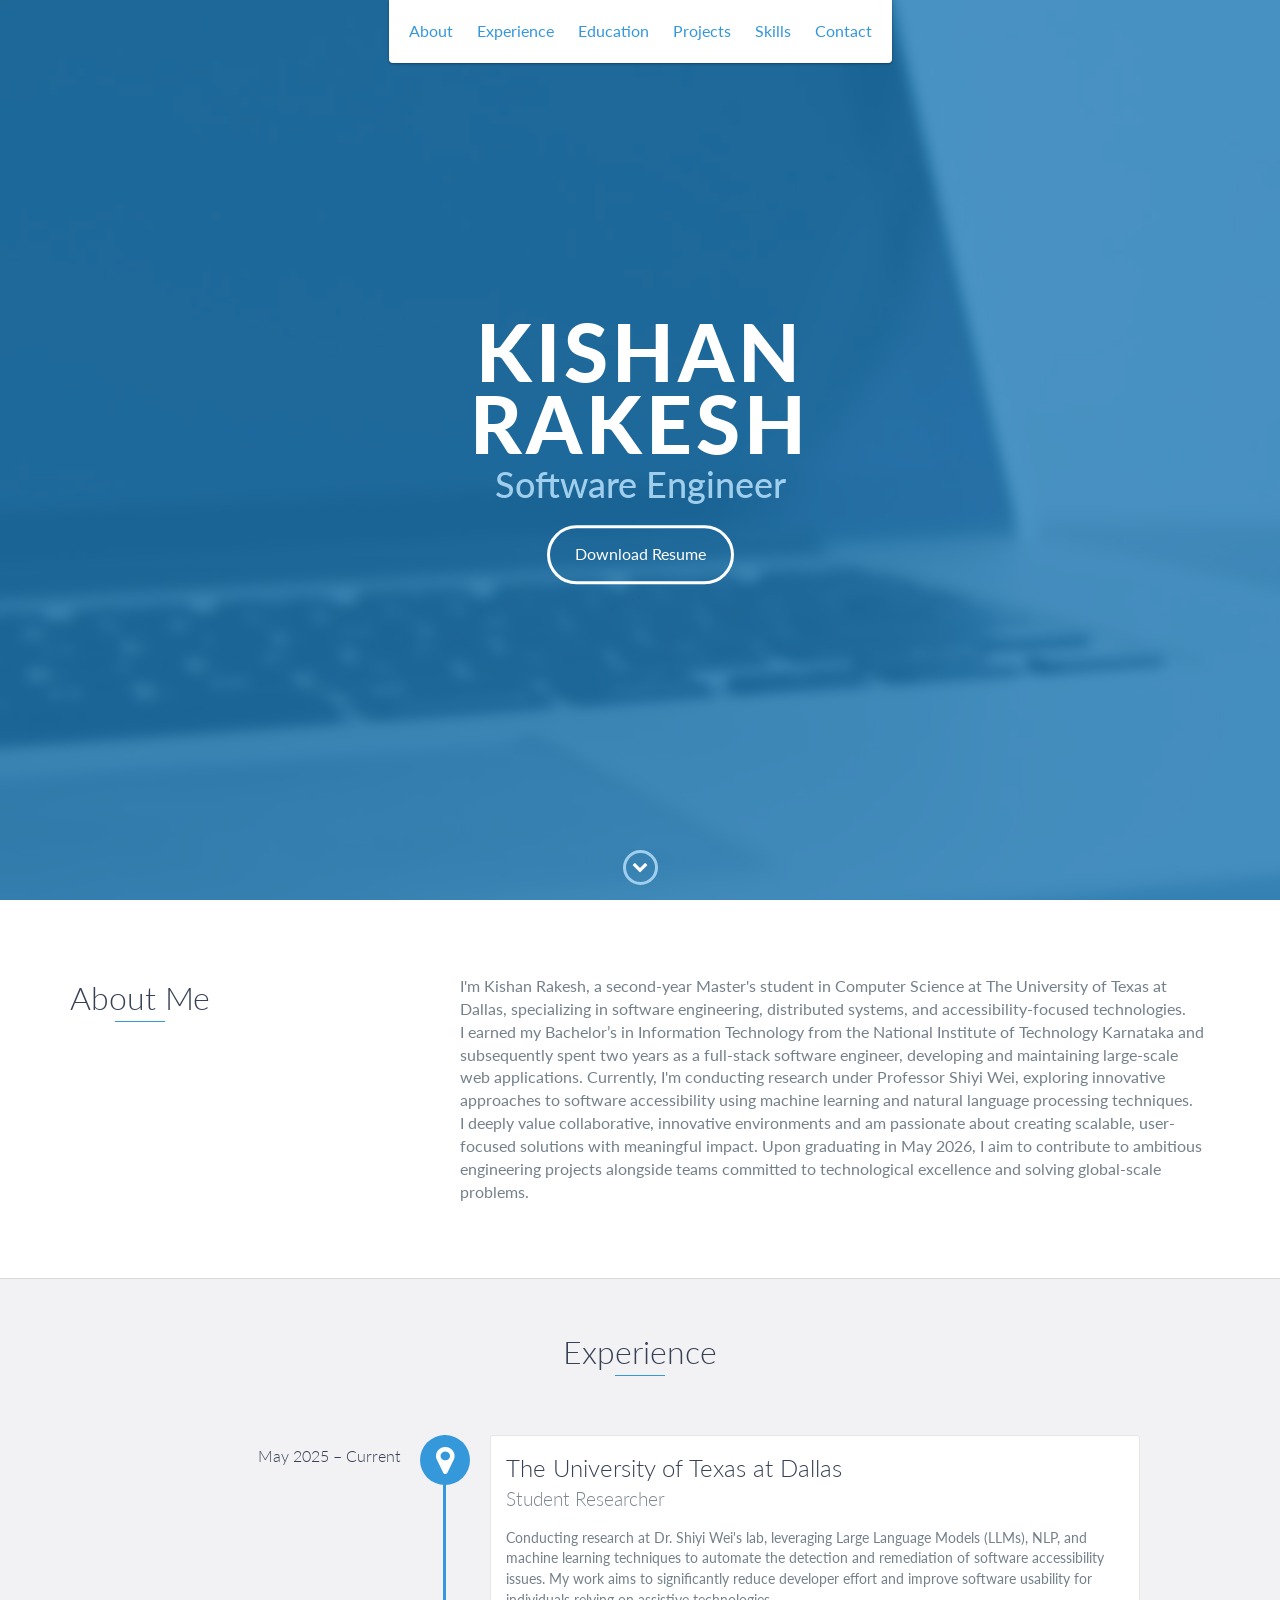
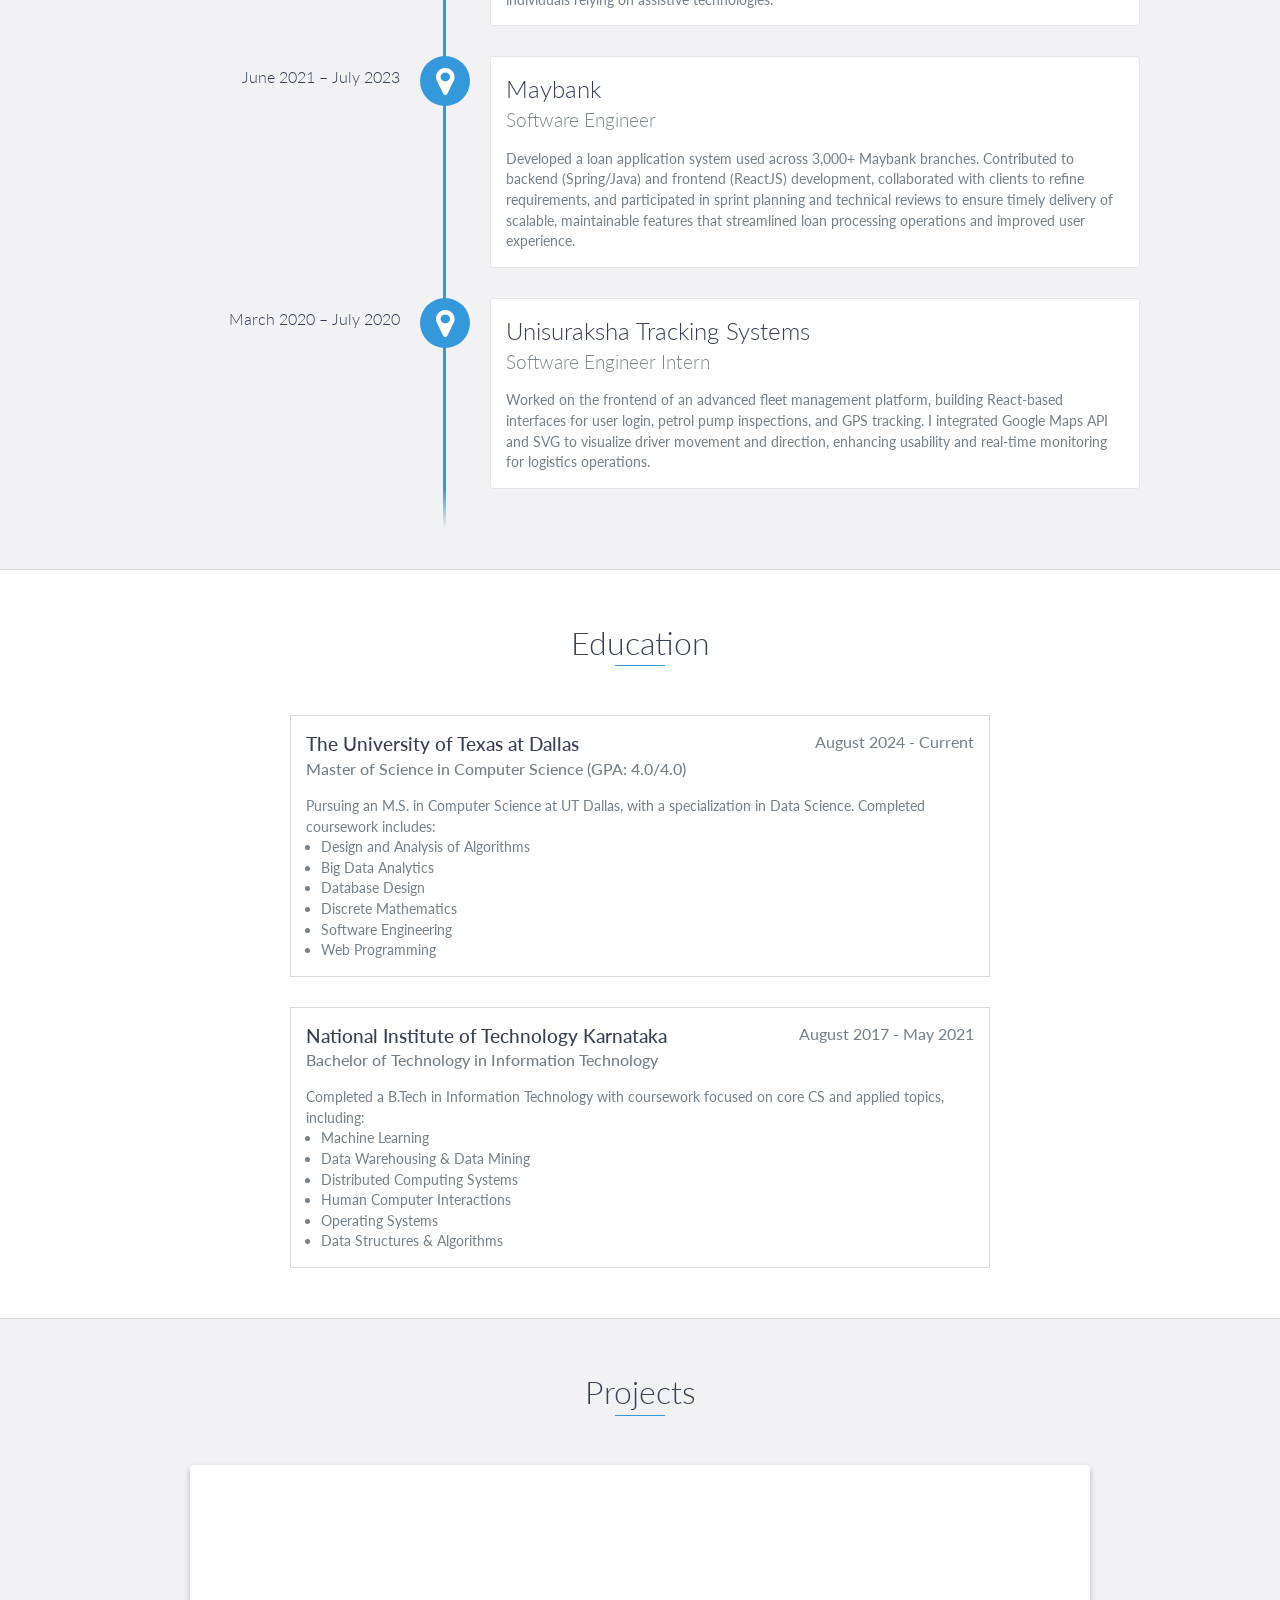
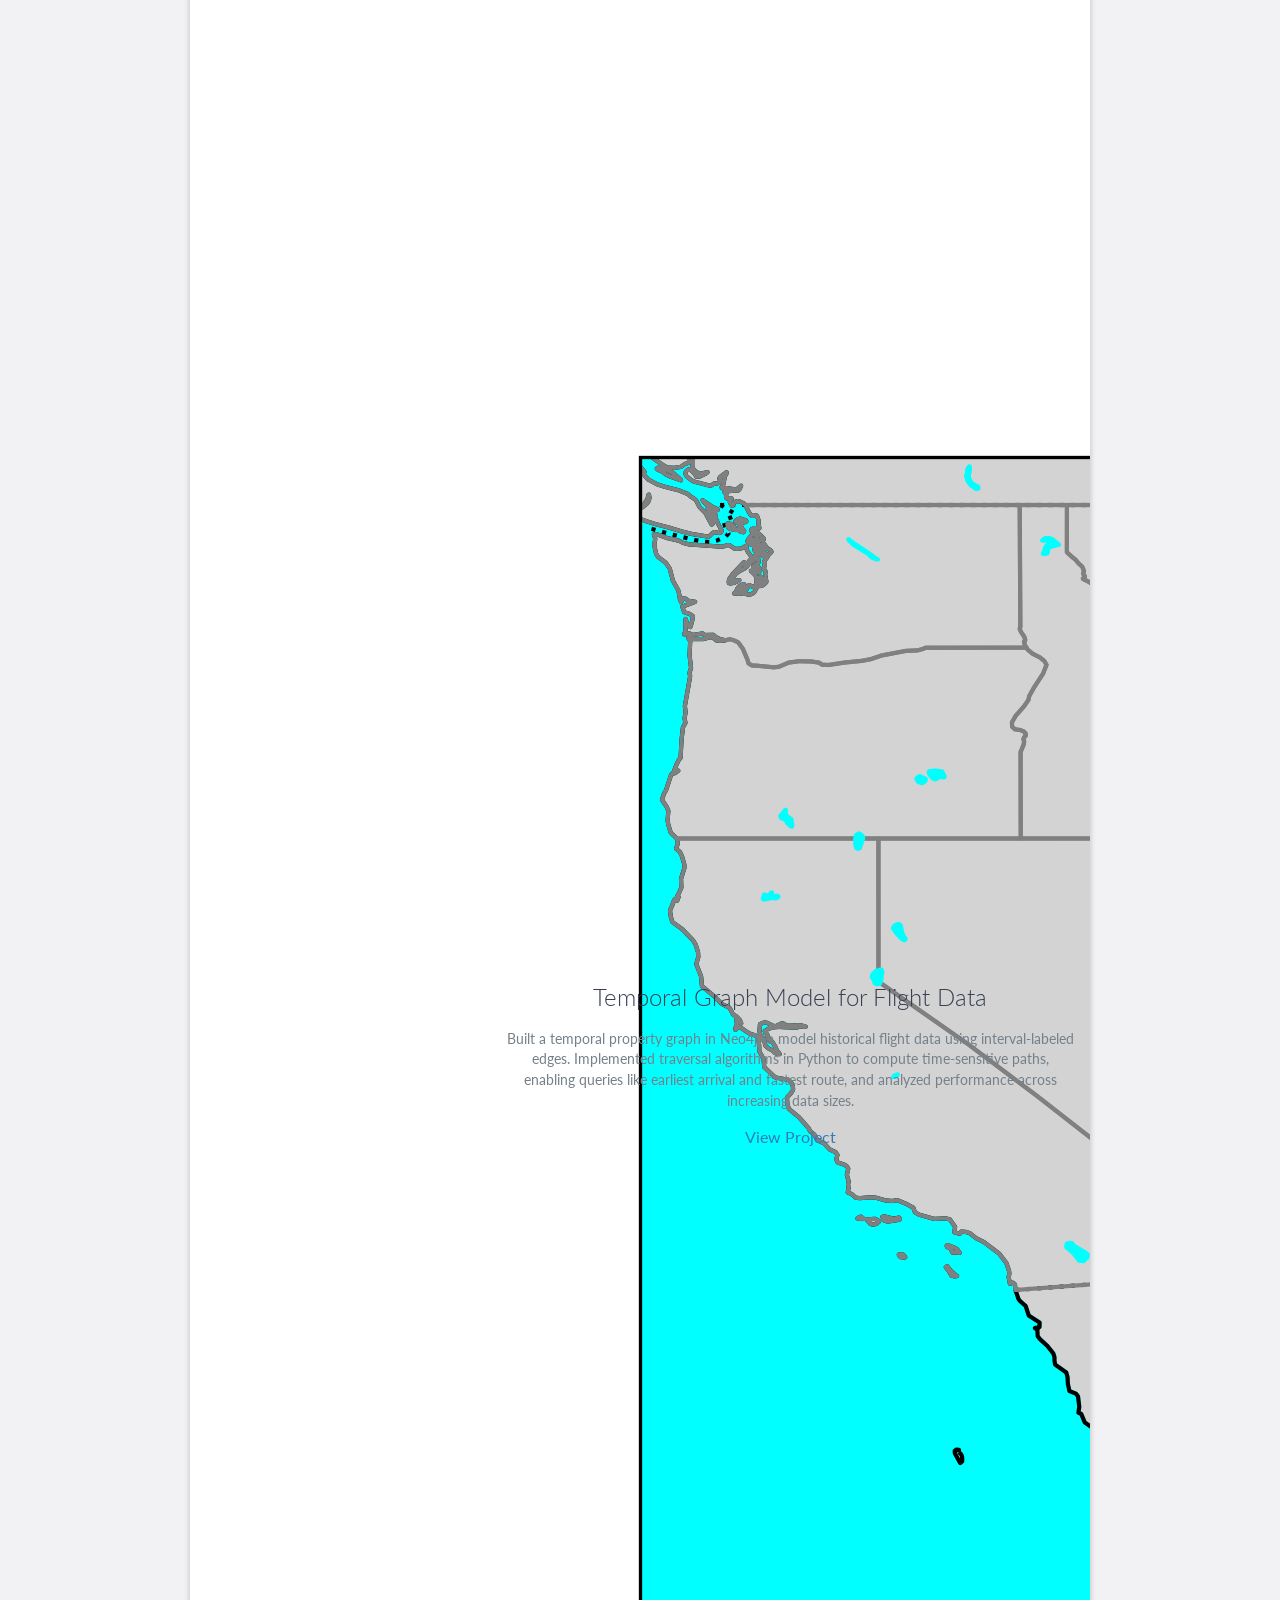
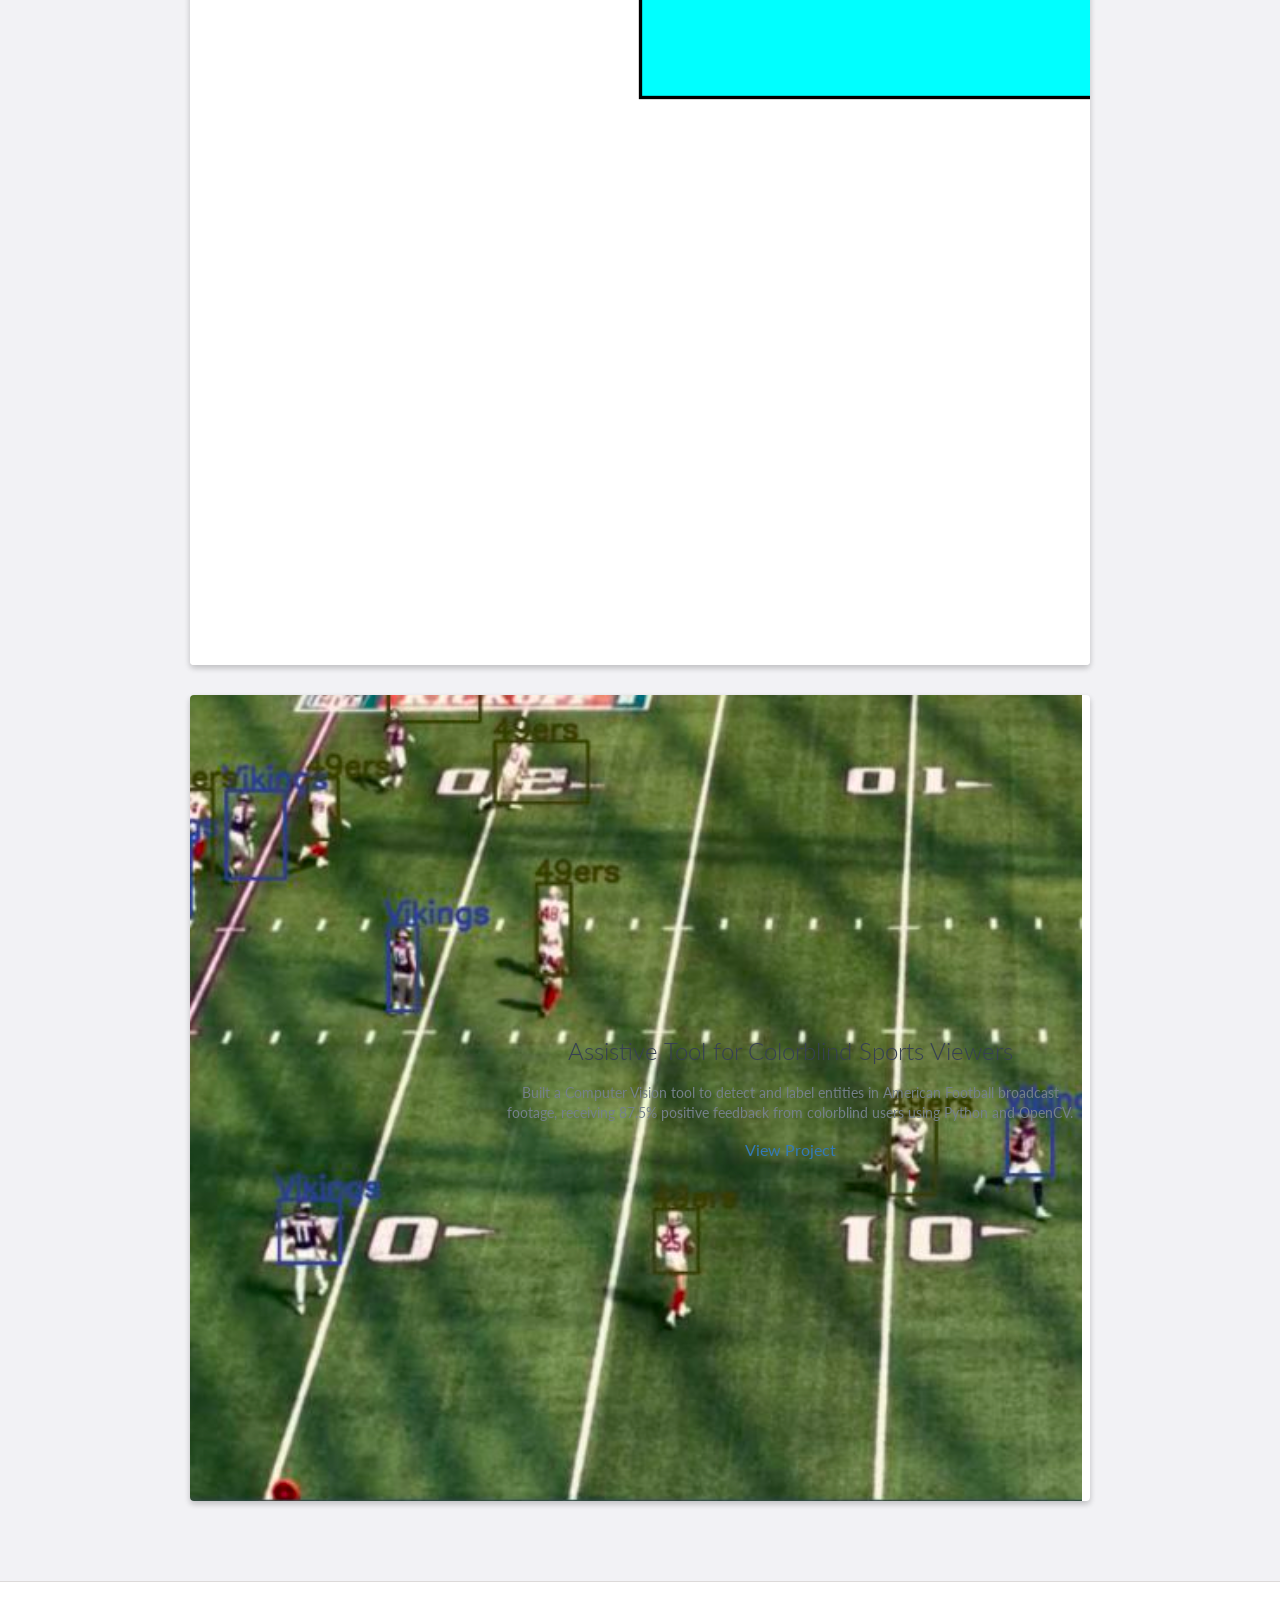
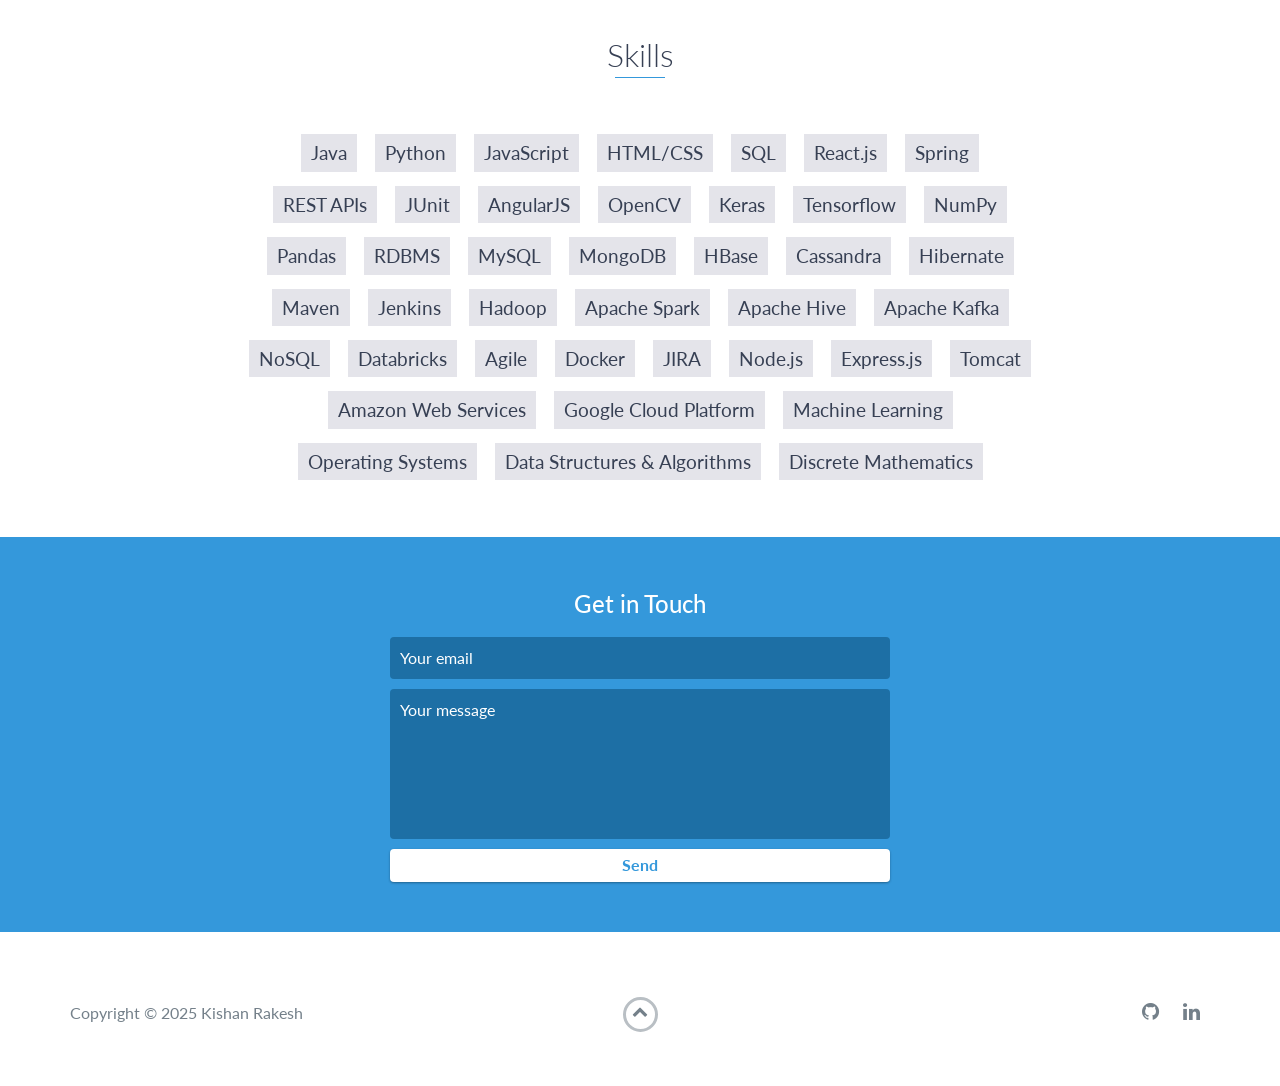
==== commit d86075cc: "Updated Project section." ====
--- a/index.html
+++ b/index.html
@@ -106,7 +106,7 @@
                 </p>
             </div>
 
-            <div data-date="September 2015 – September 2016">
+            <div data-date="March 2020 – July 2020">
                 <h3>Unisuraksha Tracking Systems</h3>
                 <h4>Software Engineer Intern</h4>
                 <p>
@@ -122,9 +122,9 @@
         <div class="education-block">
             <h3>The University of Texas at Dallas</h3>
             <span class="education-date">August 2024 - Current</span>
-            <h4>Master of Science in Computer Science</h4>
+            <h4>Master of Science in Computer Science (GPA: 4.0/4.0)</h4>
             <p>
-                Pursuing an M.S. in Computer Science at UT Dallas with a 4.0/4.0 GPA, with a specialization in Data Science. Completed coursework includes:
+                Pursuing an M.S. in Computer Science at UT Dallas, with a specialization in Data Science. Completed coursework includes:
                 <ul>
                     <li>
                         Design and Analysis of Algorithms
@@ -176,15 +176,15 @@
             <div class="row">
                 <div class="project shadow-large">
                     <div class="project-image">
-                        <img src="images/project.jpg" />
+                        <img src="images/Latest Departure_ATL_AUS_2000.png" />
                     </div>
                     <!-- End .project-image -->
                     <div class="project-info">
-                        <h3>Project Name Here</h3>
+                        <h3>Temporal Graph Model for Flight Data</h3>
                         <p>
-                            Lorem ipsum dolor sit amet, consectetur adipiscing elit. Curabitur in iaculis ex. Etiam volutpat laoreet urna. Morbi ut tortor nec nulla commodo malesuada sit amet vel lacus. Fusce eget efficitur libero. Morbi dapibus porta quam laoreet placerat.
+                            Built a temporal property graph in Neo4j to model historical flight data using interval-labeled edges. Implemented traversal algorithms in Python to compute time-sensitive paths, enabling queries like earliest arrival and fastest route, and analyzed performance across increasing data sizes.
                         </p>
-                        <a href="#">View Project</a>
+                        <a href="https://github.com/kishanrakesh/Temporal_Graph">View Project</a>
                     </div>
                     <!-- End .project-info -->
                 </div>
@@ -192,15 +192,15 @@
 
                 <div class="project shadow-large">
                     <div class="project-image">
-                        <img src="images/project.jpg" />
+                        <img src="images/CV_output.png" />
                     </div>
                     <!-- End .project-image -->
                     <div class="project-info">
-                        <h3>Project Name Here</h3>
+                        <h3>Assistive Tool for Colorblind Sports Viewers</h3>
                         <p>
-                            Lorem ipsum dolor sit amet, consectetur adipiscing elit. Curabitur in iaculis ex. Etiam volutpat laoreet urna. Morbi ut tortor nec nulla commodo malesuada sit amet vel lacus. Fusce eget efficitur libero. Morbi dapibus porta quam laoreet placerat.
+                            Built a Computer Vision tool to detect and label entities in American Football broadcast footage, receiving 87.5% positive feedback from colorblind users using Python and OpenCV.
                         </p>
-                        <a href="#">View Project</a>
+                        <a href="https://github.com/kishanrakesh/CV">View Project</a>
                     </div>
                     <!-- End .project-info -->
                 </div>
@@ -213,32 +213,47 @@
     <div id="skills">
         <h2 class="heading">Skills</h2>
         <ul>
+            <li>Java</li>
+            <li>Python</li>
             <li>JavaScript</li>
-            <li>Python</li>
-            <li>Ruby</li>
-            <li>Go</li>
+            <li>HTML/CSS</li>
+            <li>SQL</li>
+            <li>React.js</li>
+            <li>Spring</li>
+            <li>REST APIs</li>
+            <li>JUnit</li>
+            <li>AngularJS</li>
+            <li>OpenCV</li>
+            <li>Keras</li>
+            <li>Tensorflow</li>
+            <li>NumPy</li>
+            <li>Pandas</li>
+            <li>RDBMS</li>
+            <li>MySQL</li>
+            <li>MongoDB</li>
+            <li>HBase</li>
+            <li>Cassandra</li>
+            <li>Hibernate</li>
+            <li>Maven</li>
+            <li>Jenkins</li>
+            <li>Hadoop</li>
+            <li>Apache Spark</li>
+            <li>Apache Hive</li>
+            <li>Apache Kafka</li>
+            <li>NoSQL</li>
+            <li>Databricks</li>
+            <li>Agile</li>
+            <li>Docker</li>
+            <li>JIRA</li>
             <li>Node.js</li>
-            <li>AngularJs</li>
-            <li>React</li>
-            <li>Elixir</li>
-            <li>Java</li>
-            <li>C</li>
-            <li>C#</li>
-            <li>C++</li>
-            <li>Ruby on Rails</li>
-            <li>JavaScript</li>
-            <li>Python</li>
-            <li>Ruby</li>
-            <li>Go</li>
-            <li>Node.js</li>
-            <li>AngularJs</li>
-            <li>React</li>
-            <li>Elixir</li>
-            <li>Java</li>
-            <li>C</li>
-            <li>C#</li>
-            <li>C++</li>
-            <li>Ruby on Rails</li>
+            <li>Express.js</li>
+            <li>Tomcat</li>
+            <li>Amazon Web Services</li>
+            <li>Google Cloud Platform</li>
+            <li>Machine Learning</li>
+            <li>Operating Systems</li>
+            <li>Data Structures & Algorithms</li>
+            <li>Discrete Mathematics</li>
         </ul>
     </div>
     <!-- End #skills -->
@@ -246,7 +261,7 @@
     <div id="contact">
         <h2>Get in Touch</h2>
         <div id="contact-form">
-            <form method="POST" action="https://formspree.io/email@email.com">
+            <form method="POST" action="https://formspree.io/kishanrakesh@gmail.com">
                 <input type="hidden" name="_subject" value="Contact request from personal website" />
                 <input type="email" name="_replyto" placeholder="Your email" required>
                 <textarea name="message" placeholder="Your message" required></textarea>
@@ -262,7 +277,7 @@
             <div class="row">
                 <div class="col-sm-5 copyright">
                     <p>
-                        Copyright &copy; <span id="current-year">2022</span> YOUR NAME
+                        Copyright &copy; <span id="current-year">2025</span> Kishan Rakesh
                     </p>
                 </div>
                 <div class="col-sm-2 top">
@@ -273,22 +288,10 @@
                 <div class="col-sm-5 social">
                     <ul>
                         <li>
-                            <a href="https://github.com/" target="_blank"><i class="fa fa-github" aria-hidden="true"></i></a>
+                            <a href="https://github.com/kishanrakesh" target="_blank"><i class="fa fa-github" aria-hidden="true"></i></a>
                         </li>
                         <li>
-                            <a href="https://stackoverflow.com/" target="_blank"><i class="fa fa-stack-overflow" aria-hidden="true"></i></a>
-                        </li>
-                        <li>
-                            <a href="https://linkedin.com/" target="_blank"><i class="fa fa-linkedin" aria-hidden="true"></i></a>
-                        </li>
-                        <li>
-                            <a href="https://www.facebook.com/" target="_blank"><i class="fa fa-facebook" aria-hidden="true"></i></a>
-                        </li>
-                        <li>
-                            <a href="https://twitter.com/" target="_blank"><i class="fa fa-twitter" aria-hidden="true"></i></a>
-                        </li>
-                        <li>
-                            <a href="https://plus.google.com/" target="_blank"><i class="fa fa-google-plus" aria-hidden="true"></i></a>
+                            <a href="https://www.linkedin.com/in/kishan-rakesh/" target="_blank"><i class="fa fa-linkedin" aria-hidden="true"></i></a>
                         </li>
                     </ul>
                 </div>
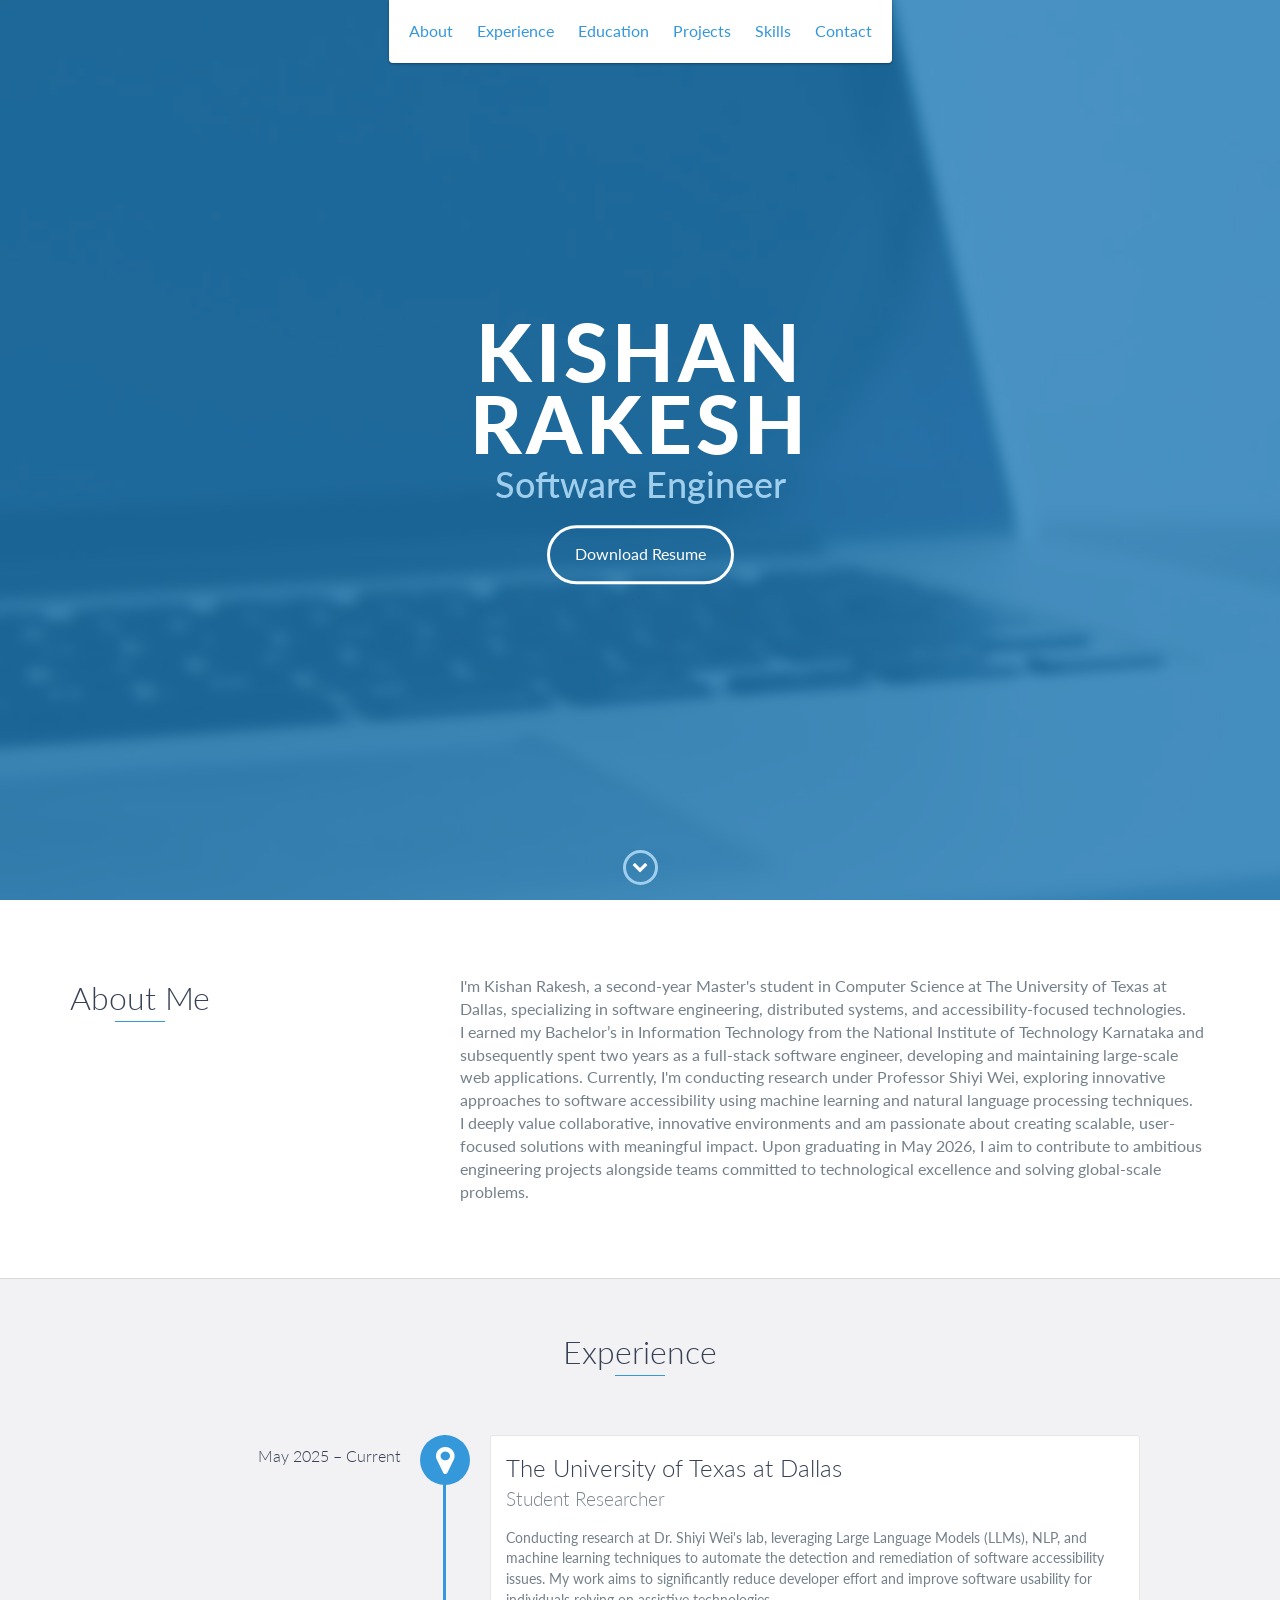
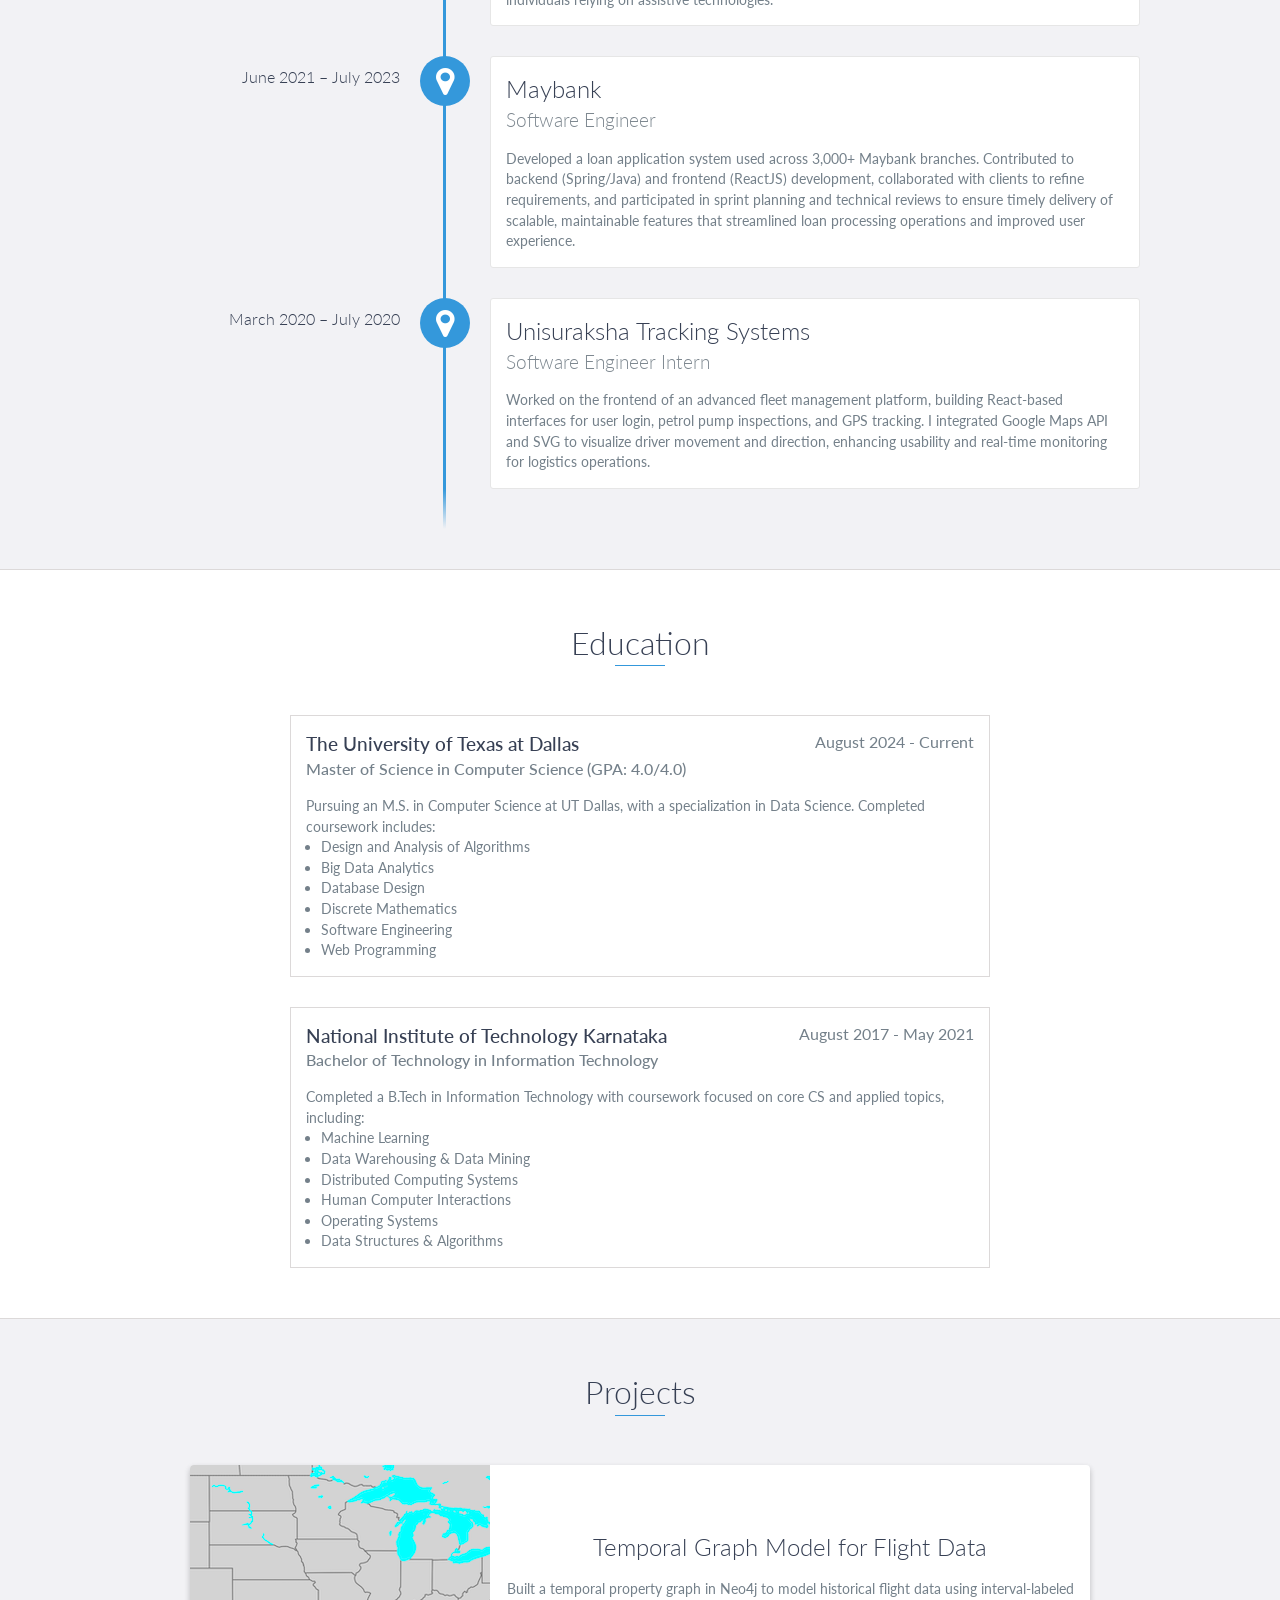
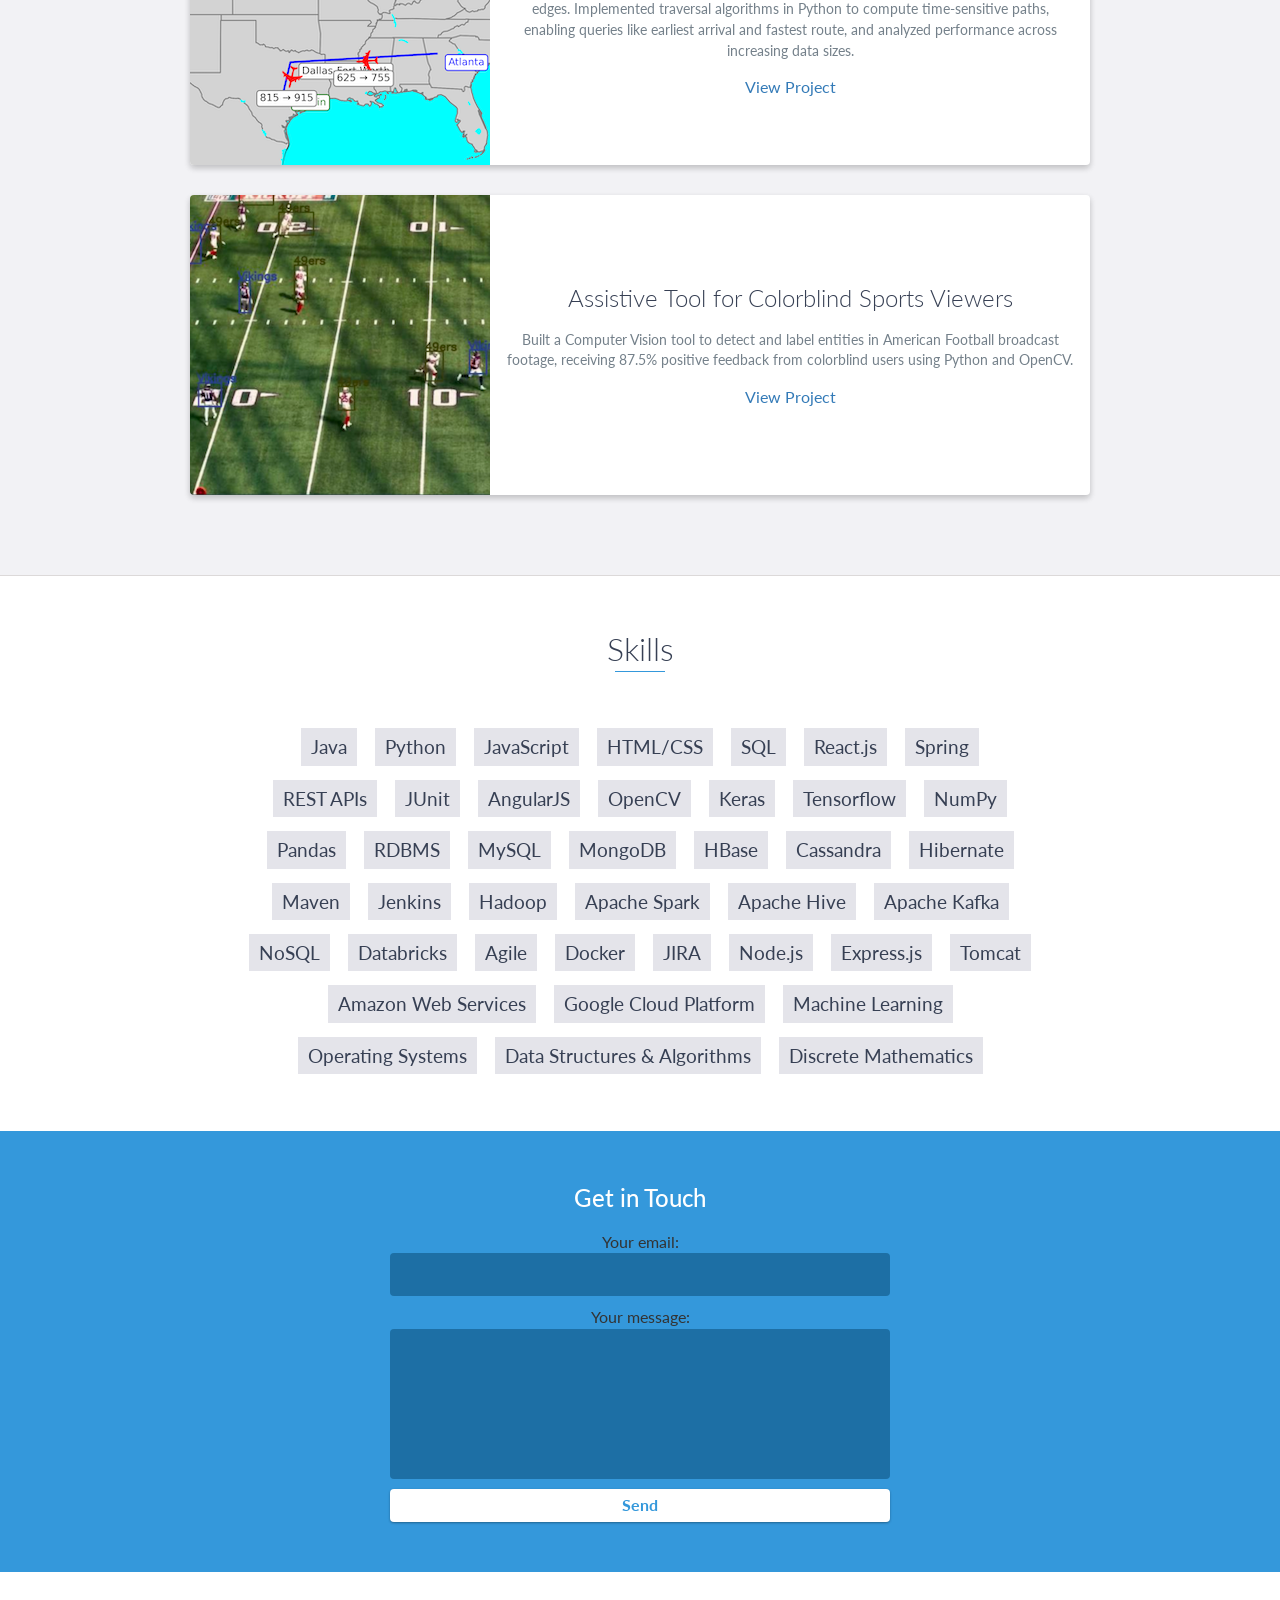
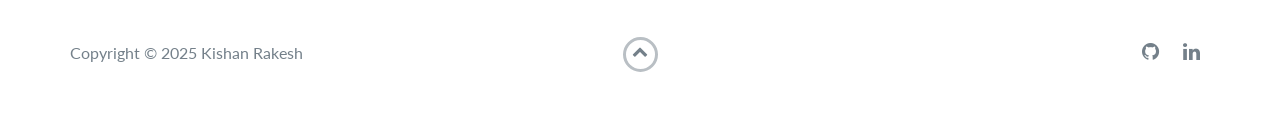
==== commit 958f08fe: "Updated Contact Form." ====
--- a/index.html
+++ b/index.html
@@ -261,10 +261,16 @@
     <div id="contact">
         <h2>Get in Touch</h2>
         <div id="contact-form">
-            <form method="POST" action="https://formspree.io/kishanrakesh@gmail.com">
-                <input type="hidden" name="_subject" value="Contact request from personal website" />
-                <input type="email" name="_replyto" placeholder="Your email" required>
-                <textarea name="message" placeholder="Your message" required></textarea>
+            <form action="https://formspree.io/f/mdkgvkgp" method="POST">
+                <label>
+                    Your email:
+                    <input type="email" name="email">
+                </label>
+                <label>
+                    Your message:
+                    <textarea name="message"></textarea>
+                </label>
+                <!-- your other form fields go here -->
                 <button type="submit">Send</button>
             </form>
         </div>
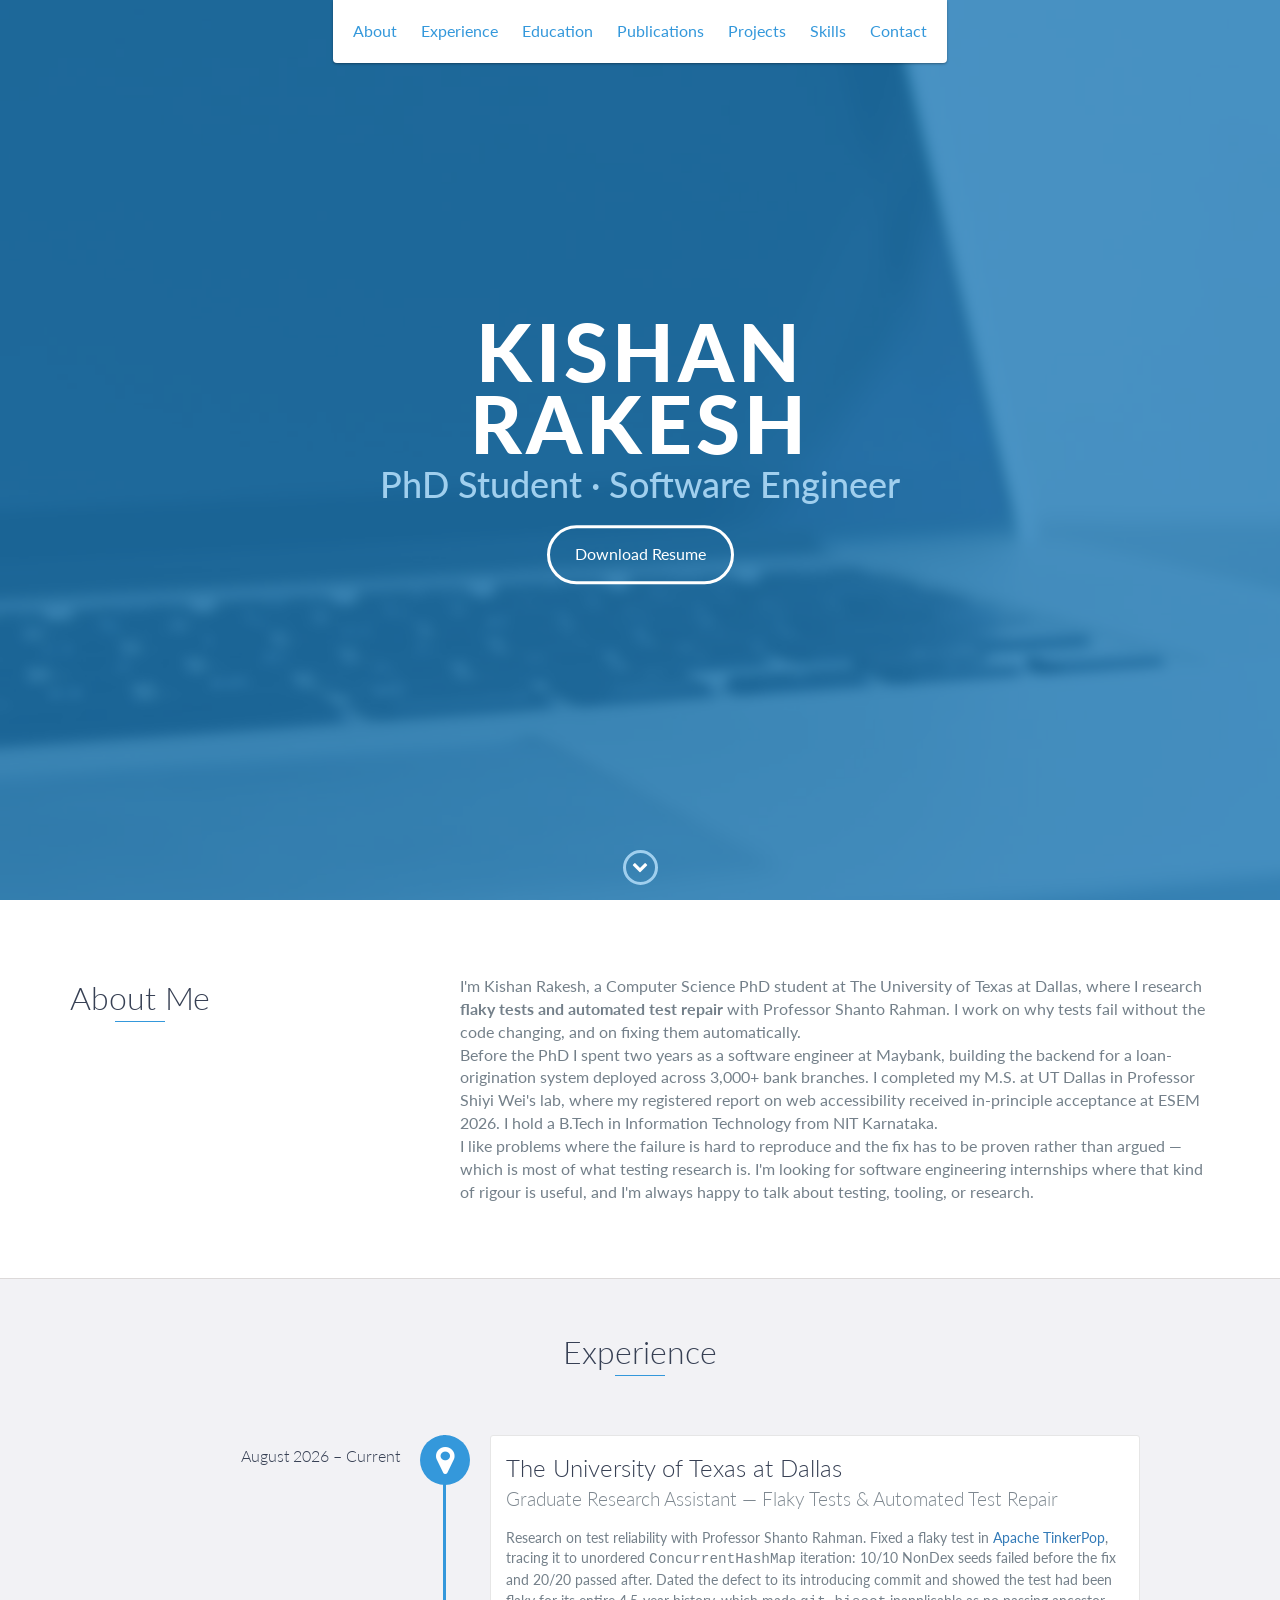
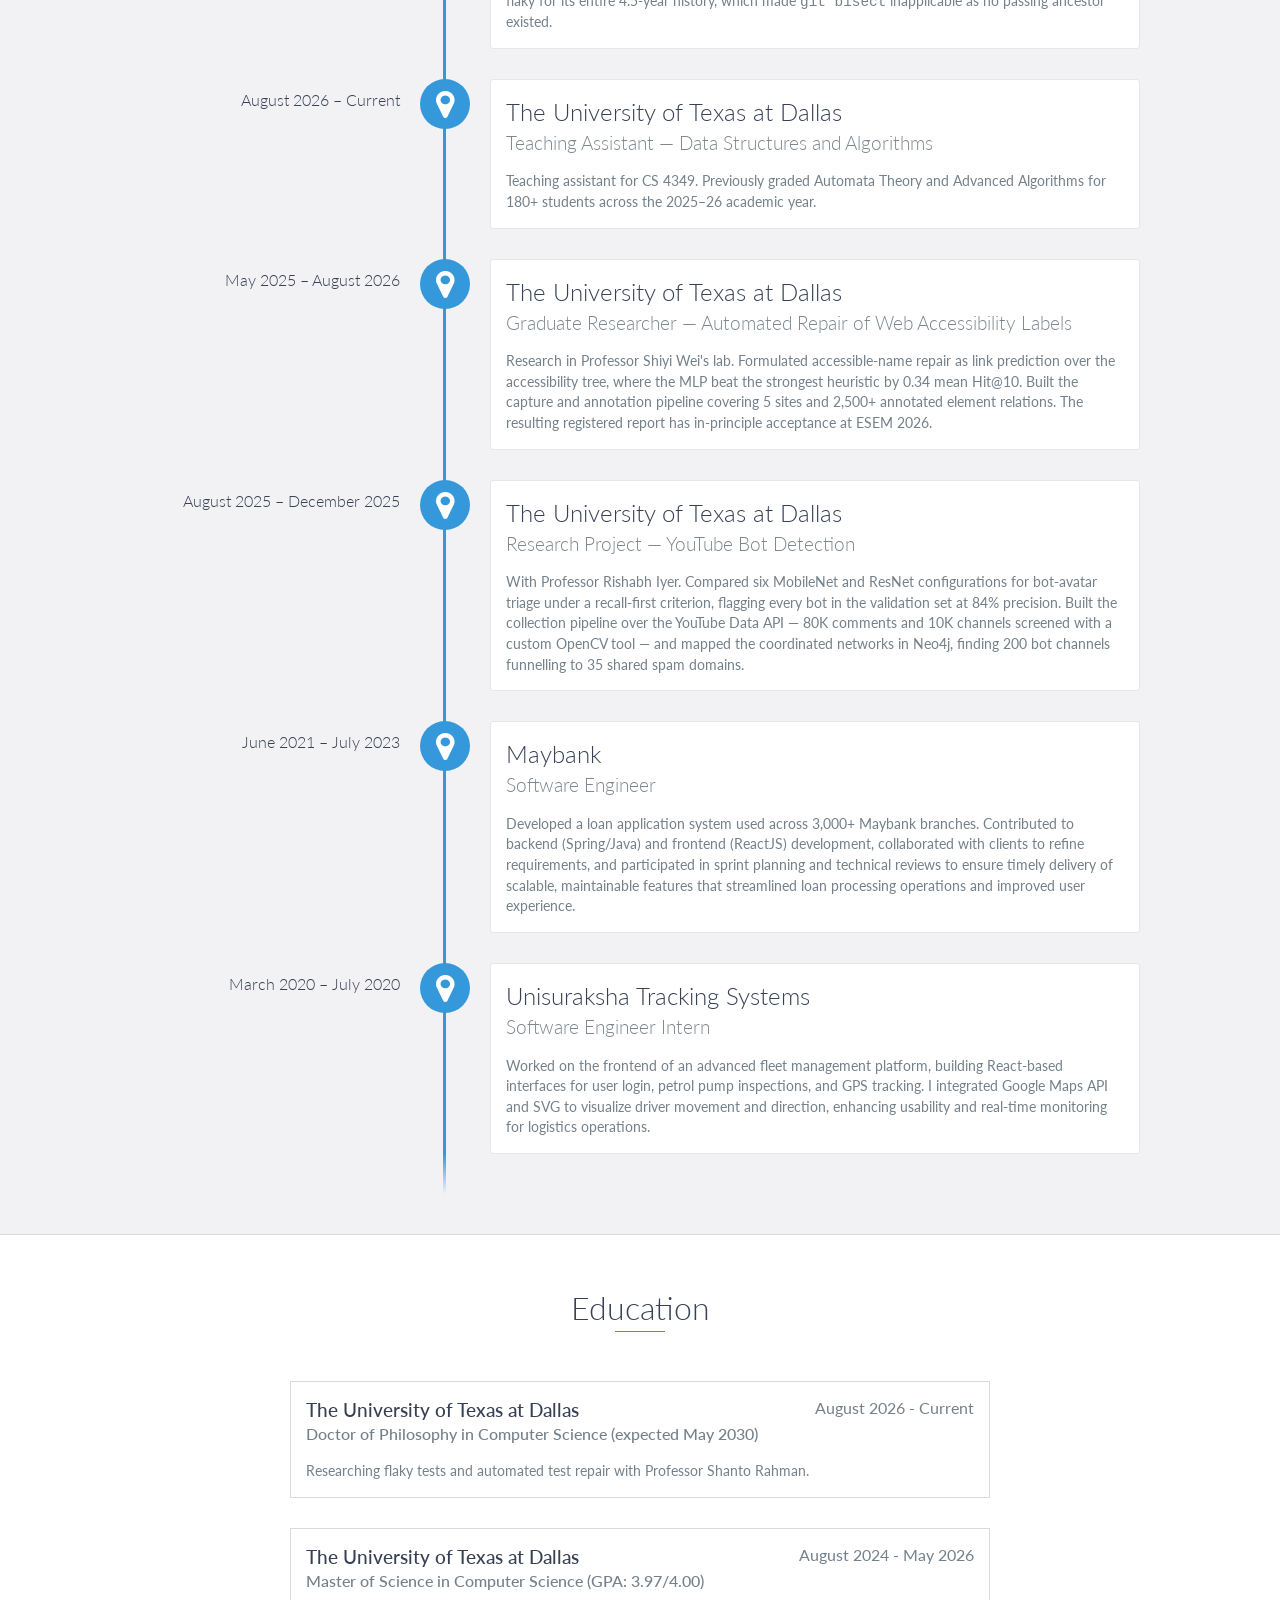
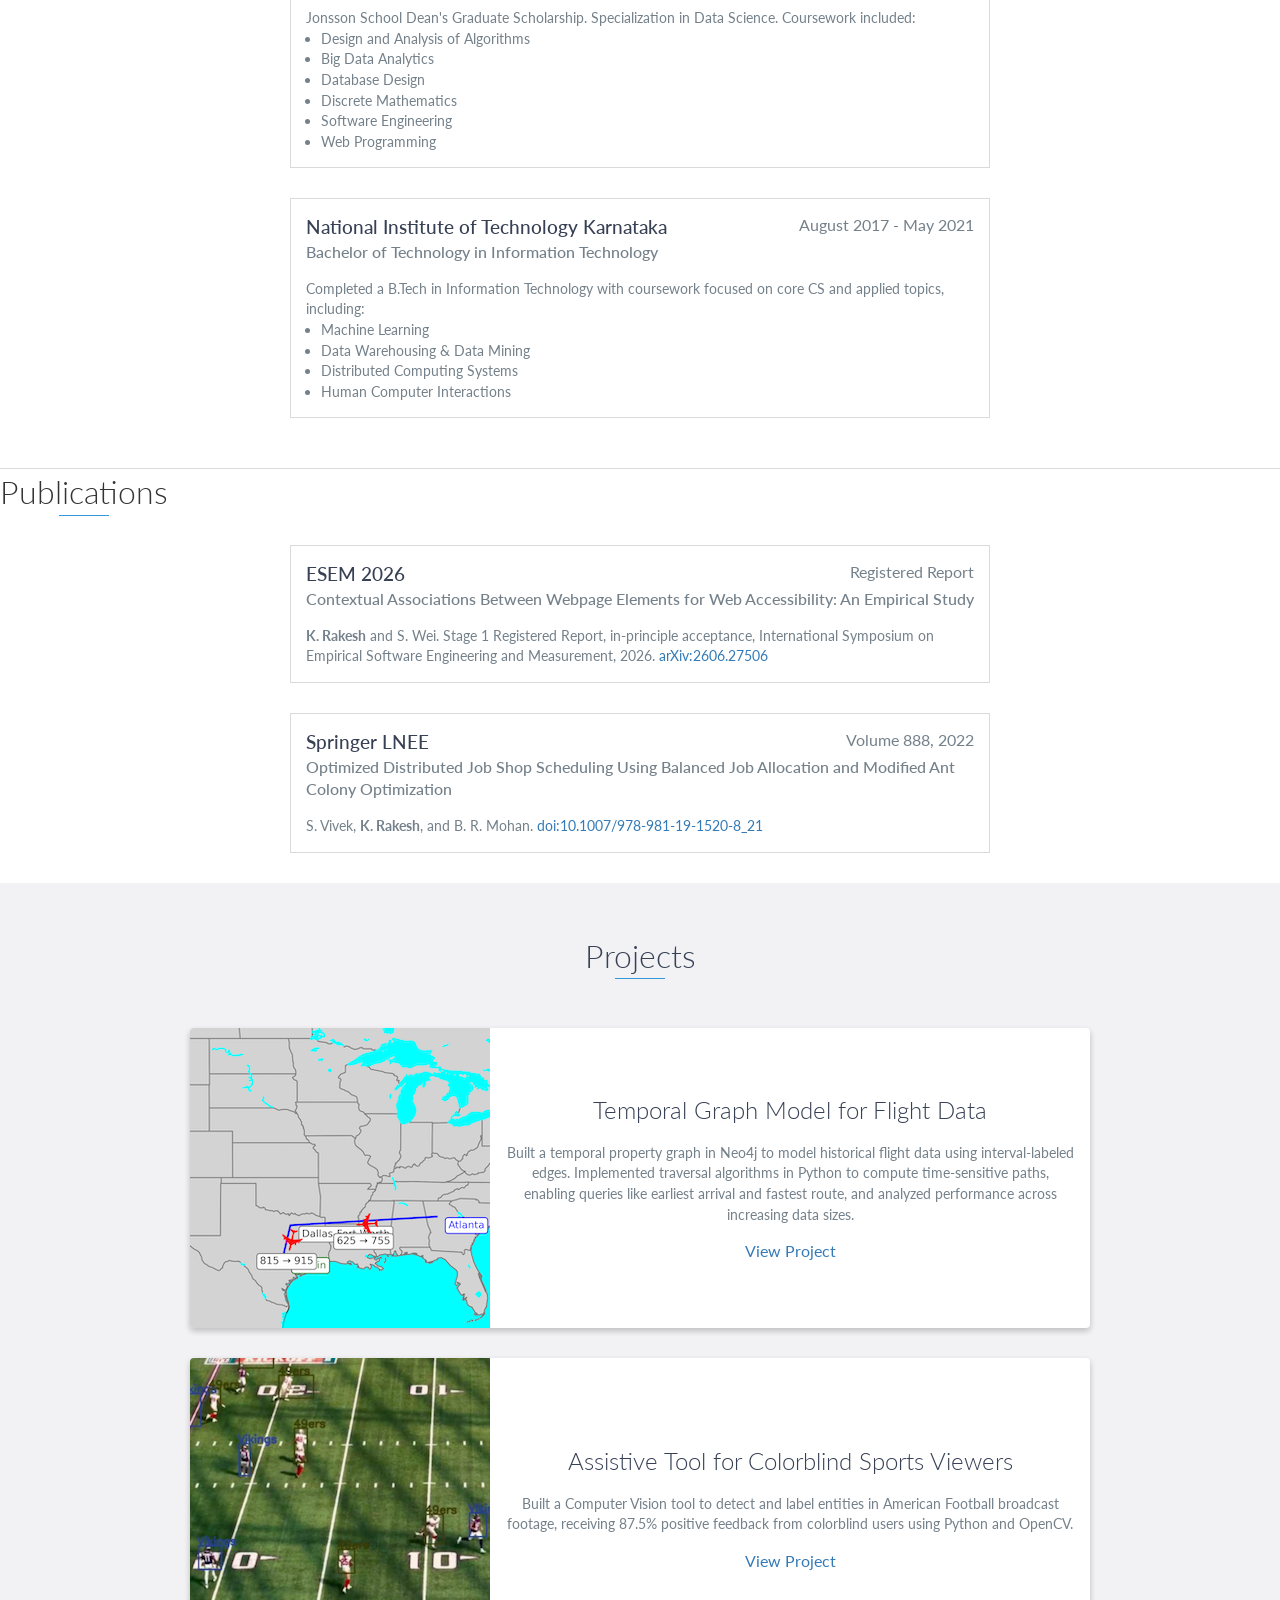
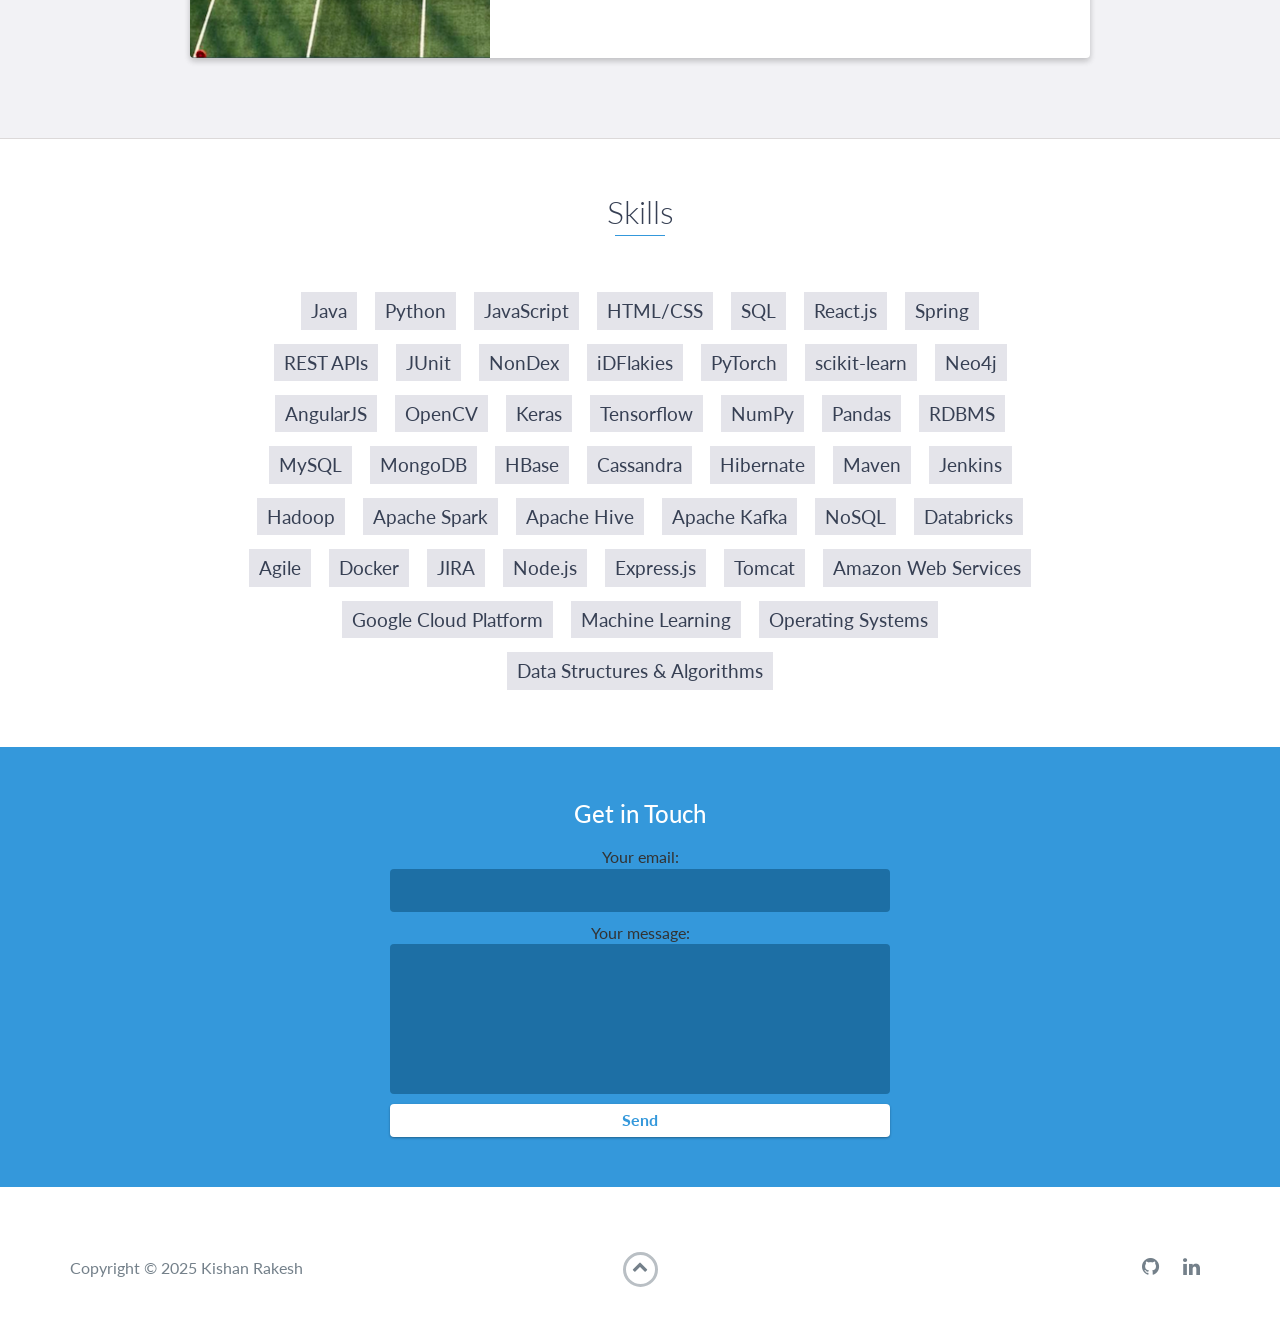
==== commit c0dd16a8: "Update site for PhD: research, teaching, publications, current resume - Hero and About rewritten - t" ====
--- a/index.html
+++ b/index.html
@@ -5,7 +5,7 @@
     <meta charset="utf-8">
     <meta http-equiv="X-UA-Compatible" content="IE=edge">
     <meta name="viewport" content="width=device-width, initial-scale=1">
-    <title>My Portfolio</title>
+    <title>Kishan Rakesh</title>
 	<link rel="shortcut icon" href="favicon.ico" type="image/x-icon">
 	<link rel="icon" href="favicon.ico" type="image/x-icon">
     <link href="https://fonts.googleapis.com/css?family=Lato:300,400,700,900" rel="stylesheet">
@@ -34,6 +34,9 @@
                 <a href="#education">Education</a>
             </li>
             <li>
+                <a href="#publications">Publications</a>
+            </li>
+            <li>
                 <a href="#projects">Projects</a>
             </li>
             <li>
@@ -49,8 +52,8 @@
     <div id="lead">
         <div id="lead-content">
             <h1>Kishan Rakesh</h1>
-            <h2>Software Engineer</h2>
-            <a href="#" class="btn-rounded-white">Download Resume</a>
+            <h2>PhD Student &middot; Software Engineer</h2>
+            <a href="resume/Kishan_Rakesh_Resume.pdf" class="btn-rounded-white">Download Resume</a>
         </div>
         <!-- End #lead-content -->
 
@@ -73,13 +76,13 @@
                 </div>
                 <div class="col-md-8">
                     <p>
-                        I'm Kishan Rakesh, a second-year Master's student in Computer Science at The University of Texas at Dallas, specializing in software engineering, distributed systems, and accessibility-focused technologies.
+                        I'm Kishan Rakesh, a Computer Science PhD student at The University of Texas at Dallas, where I research <strong>flaky tests and automated test repair</strong> with Professor Shanto Rahman. I work on why tests fail without the code changing, and on fixing them automatically.
                         </p>
                     <p>
-I earned my Bachelor’s in Information Technology from the National Institute of Technology Karnataka and subsequently spent two years as a full-stack software engineer, developing and maintaining large-scale web applications. Currently, I'm conducting research under Professor Shiyi Wei, exploring innovative approaches to software accessibility using machine learning and natural language processing techniques.
+                        Before the PhD I spent two years as a software engineer at Maybank, building the backend for a loan-origination system deployed across 3,000+ bank branches. I completed my M.S. at UT Dallas in Professor Shiyi Wei's lab, where my registered report on web accessibility received in-principle acceptance at ESEM 2026. I hold a B.Tech in Information Technology from NIT Karnataka.
                     </p>
                     <p>
-I deeply value collaborative, innovative environments and am passionate about creating scalable, user-focused solutions with meaningful impact. Upon graduating in May 2026, I aim to contribute to ambitious engineering projects alongside teams committed to technological excellence and solving global-scale problems.
+                        I like problems where the failure is hard to reproduce and the fix has to be proven rather than argued &mdash; which is most of what testing research is. I'm looking for software engineering internships where that kind of rigour is useful, and I'm always happy to talk about testing, tooling, or research.
                     </p>
                 </div>
             </div>
@@ -90,11 +93,35 @@
     <div id="experience" class="background-alt">
         <h2 class="heading">Experience</h2>
         <div id="experience-timeline">
-            <div data-date="May 2025 – Current">
+            <div data-date="August 2026 – Current">
                 <h3>The University of Texas at Dallas</h3>
-                <h4>Student Researcher</h4>
-                <p>
-                    Conducting research at Dr. Shiyi Wei's lab, leveraging Large Language Models (LLMs), NLP, and machine learning techniques to automate the detection and remediation of software accessibility issues. My work aims to significantly reduce developer effort and improve software usability for individuals relying on assistive technologies.
+                <h4>Graduate Research Assistant &mdash; Flaky Tests &amp; Automated Test Repair</h4>
+                <p>
+                    Research on test reliability with Professor Shanto Rahman. Fixed a flaky test in <a href="https://github.com/kishanrakesh/tinkerpop/pull/1">Apache TinkerPop</a>, tracing it to unordered <code>ConcurrentHashMap</code> iteration: 10/10 NonDex seeds failed before the fix and 20/20 passed after. Dated the defect to its introducing commit and showed the test had been flaky for its entire 4.5-year history, which made <code>git bisect</code> inapplicable as no passing ancestor existed.
+                </p>
+            </div>
+
+            <div data-date="August 2026 – Current">
+                <h3>The University of Texas at Dallas</h3>
+                <h4>Teaching Assistant &mdash; Data Structures and Algorithms</h4>
+                <p>
+                    Teaching assistant for CS 4349. Previously graded Automata Theory and Advanced Algorithms for 180+ students across the 2025&ndash;26 academic year.
+                </p>
+            </div>
+
+            <div data-date="May 2025 – August 2026">
+                <h3>The University of Texas at Dallas</h3>
+                <h4>Graduate Researcher &mdash; Automated Repair of Web Accessibility Labels</h4>
+                <p>
+                    Research in Professor Shiyi Wei's lab. Formulated accessible-name repair as link prediction over the accessibility tree, where the MLP beat the strongest heuristic by 0.34 mean Hit@10. Built the capture and annotation pipeline covering 5 sites and 2,500+ annotated element relations. The resulting registered report has in-principle acceptance at ESEM 2026.
+                </p>
+            </div>
+
+            <div data-date="August 2025 – December 2025">
+                <h3>The University of Texas at Dallas</h3>
+                <h4>Research Project &mdash; YouTube Bot Detection</h4>
+                <p>
+                    With Professor Rishabh Iyer. Compared six MobileNet and ResNet configurations for bot-avatar triage under a recall-first criterion, flagging every bot in the validation set at 84% precision. Built the collection pipeline over the YouTube Data API &mdash; 80K comments and 10K channels screened with a custom OpenCV tool &mdash; and mapped the coordinated networks in Neo4j, finding 200 bot channels funnelling to 35 shared spam domains.
                 </p>
             </div>
 
@@ -121,10 +148,20 @@
         <h2 class="heading">Education</h2>
         <div class="education-block">
             <h3>The University of Texas at Dallas</h3>
-            <span class="education-date">August 2024 - Current</span>
-            <h4>Master of Science in Computer Science (GPA: 4.0/4.0)</h4>
-            <p>
-                Pursuing an M.S. in Computer Science at UT Dallas, with a specialization in Data Science. Completed coursework includes:
+            <span class="education-date">August 2026 - Current</span>
+            <h4>Doctor of Philosophy in Computer Science (expected May 2030)</h4>
+            <p>
+                Researching flaky tests and automated test repair with Professor Shanto Rahman.
+            </p>
+        </div>
+        <!-- End .education-block -->
+
+        <div class="education-block">
+            <h3>The University of Texas at Dallas</h3>
+            <span class="education-date">August 2024 - May 2026</span>
+            <h4>Master of Science in Computer Science (GPA: 3.97/4.00)</h4>
+            <p>
+                Jonsson School Dean's Graduate Scholarship. Specialization in Data Science. Coursework included:
                 <ul>
                     <li>
                         Design and Analysis of Algorithms
@@ -160,15 +197,37 @@
                     <li>Data Warehousing & Data Mining</li>
                     <li>Distributed Computing Systems</li>
                     <li>Human Computer Interactions</li>
-                    <li>Operating Systems</li>
-                    <li>Data Structures & Algorithms</li>
-                </ul>
+                                </ul>
             </p>
         </div>
         
         <!-- End .education-block -->
     </div>
     <!-- End #education -->
+
+    <div id="publications">
+        <h2 class="heading">Publications</h2>
+        <div class="education-block">
+            <h3>ESEM 2026</h3>
+            <span class="education-date">Registered Report</span>
+            <h4>Contextual Associations Between Webpage Elements for Web Accessibility: An Empirical Study</h4>
+            <p>
+                <strong>K. Rakesh</strong> and S. Wei. Stage 1 Registered Report, in-principle acceptance, International Symposium on Empirical Software Engineering and Measurement, 2026. <a href="https://arxiv.org/abs/2606.27506">arXiv:2606.27506</a>
+            </p>
+        </div>
+        <!-- End .education-block -->
+
+        <div class="education-block">
+            <h3>Springer LNEE</h3>
+            <span class="education-date">Volume 888, 2022</span>
+            <h4>Optimized Distributed Job Shop Scheduling Using Balanced Job Allocation and Modified Ant Colony Optimization</h4>
+            <p>
+                S. Vivek, <strong>K. Rakesh</strong>, and B. R. Mohan. <a href="https://doi.org/10.1007/978-981-19-1520-8_21">doi:10.1007/978-981-19-1520-8_21</a>
+            </p>
+        </div>
+        <!-- End .education-block -->
+    </div>
+    <!-- End #publications -->
 
     <div id="projects" class="background-alt">
         <h2 class="heading">Projects</h2>
@@ -222,6 +281,11 @@
             <li>Spring</li>
             <li>REST APIs</li>
             <li>JUnit</li>
+            <li>NonDex</li>
+            <li>iDFlakies</li>
+            <li>PyTorch</li>
+            <li>scikit-learn</li>
+            <li>Neo4j</li>
             <li>AngularJS</li>
             <li>OpenCV</li>
             <li>Keras</li>
@@ -253,7 +317,6 @@
             <li>Machine Learning</li>
             <li>Operating Systems</li>
             <li>Data Structures & Algorithms</li>
-            <li>Discrete Mathematics</li>
         </ul>
     </div>
     <!-- End #skills -->
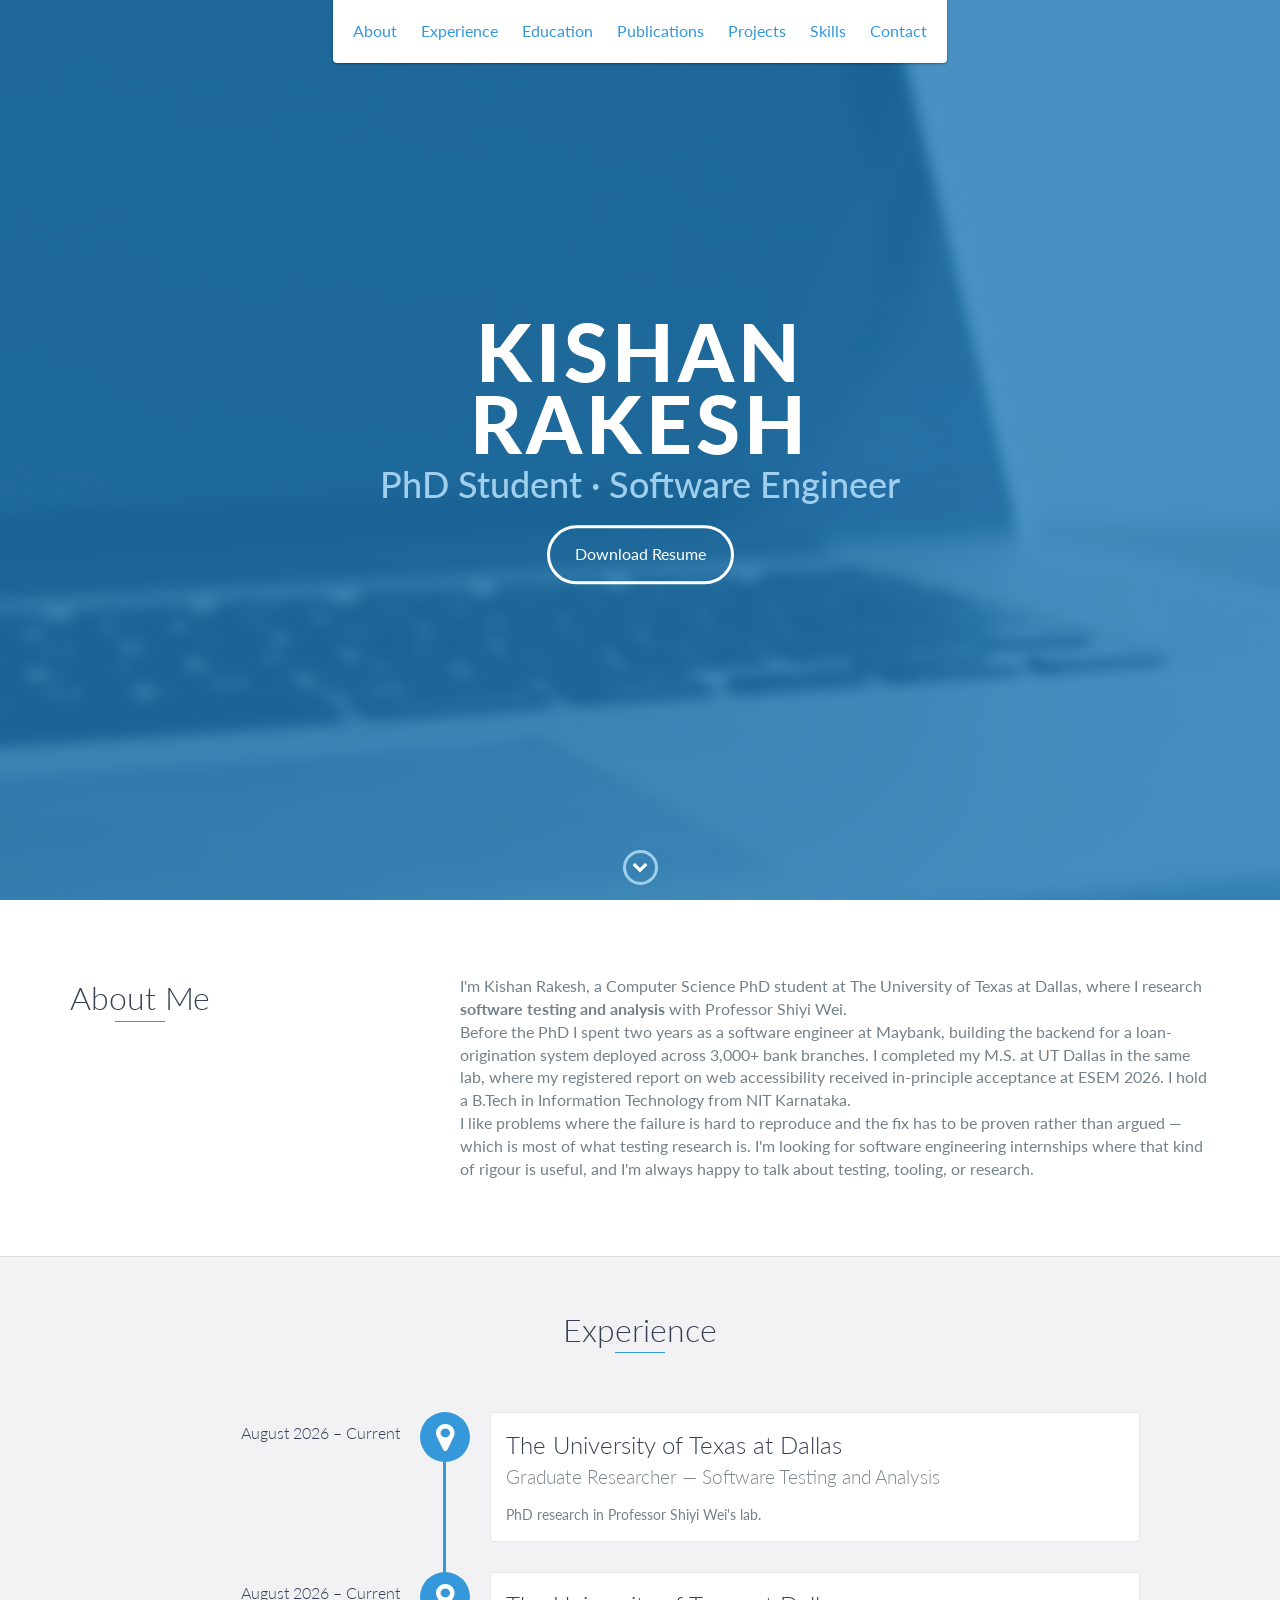
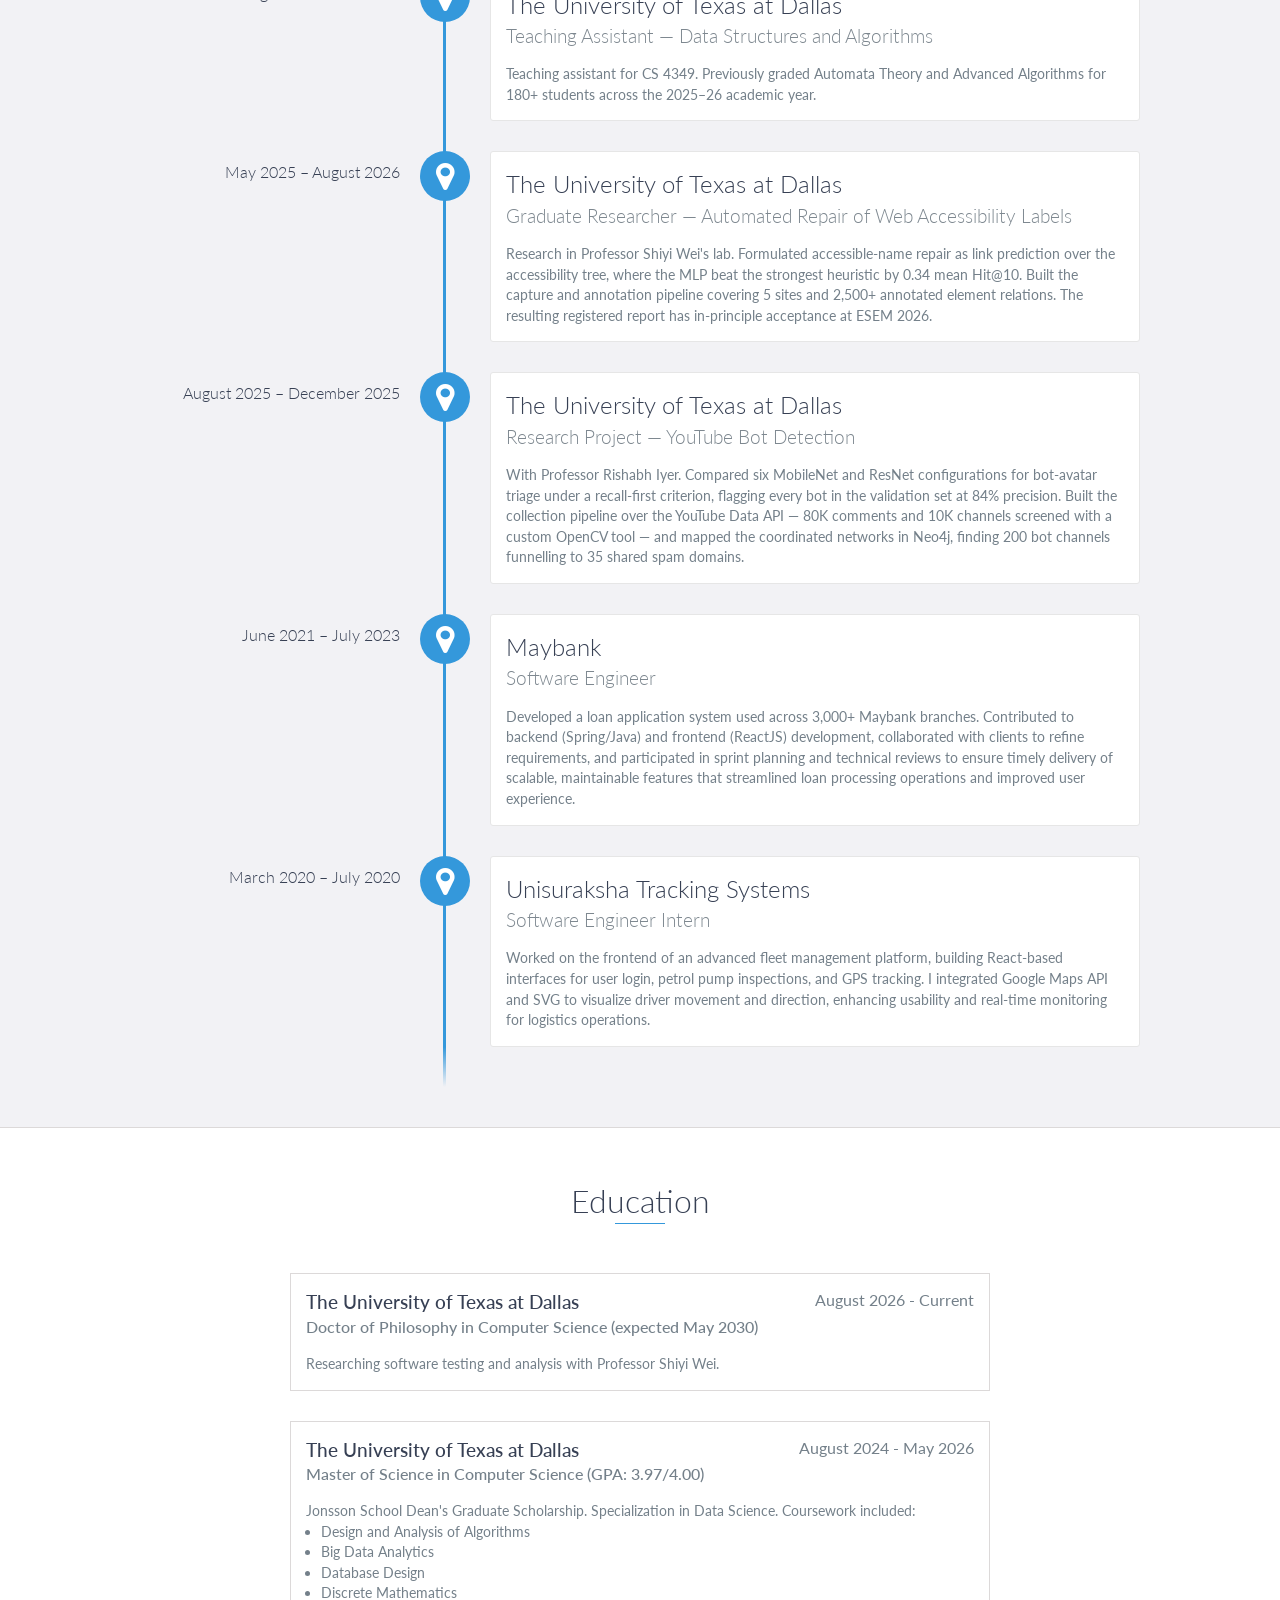
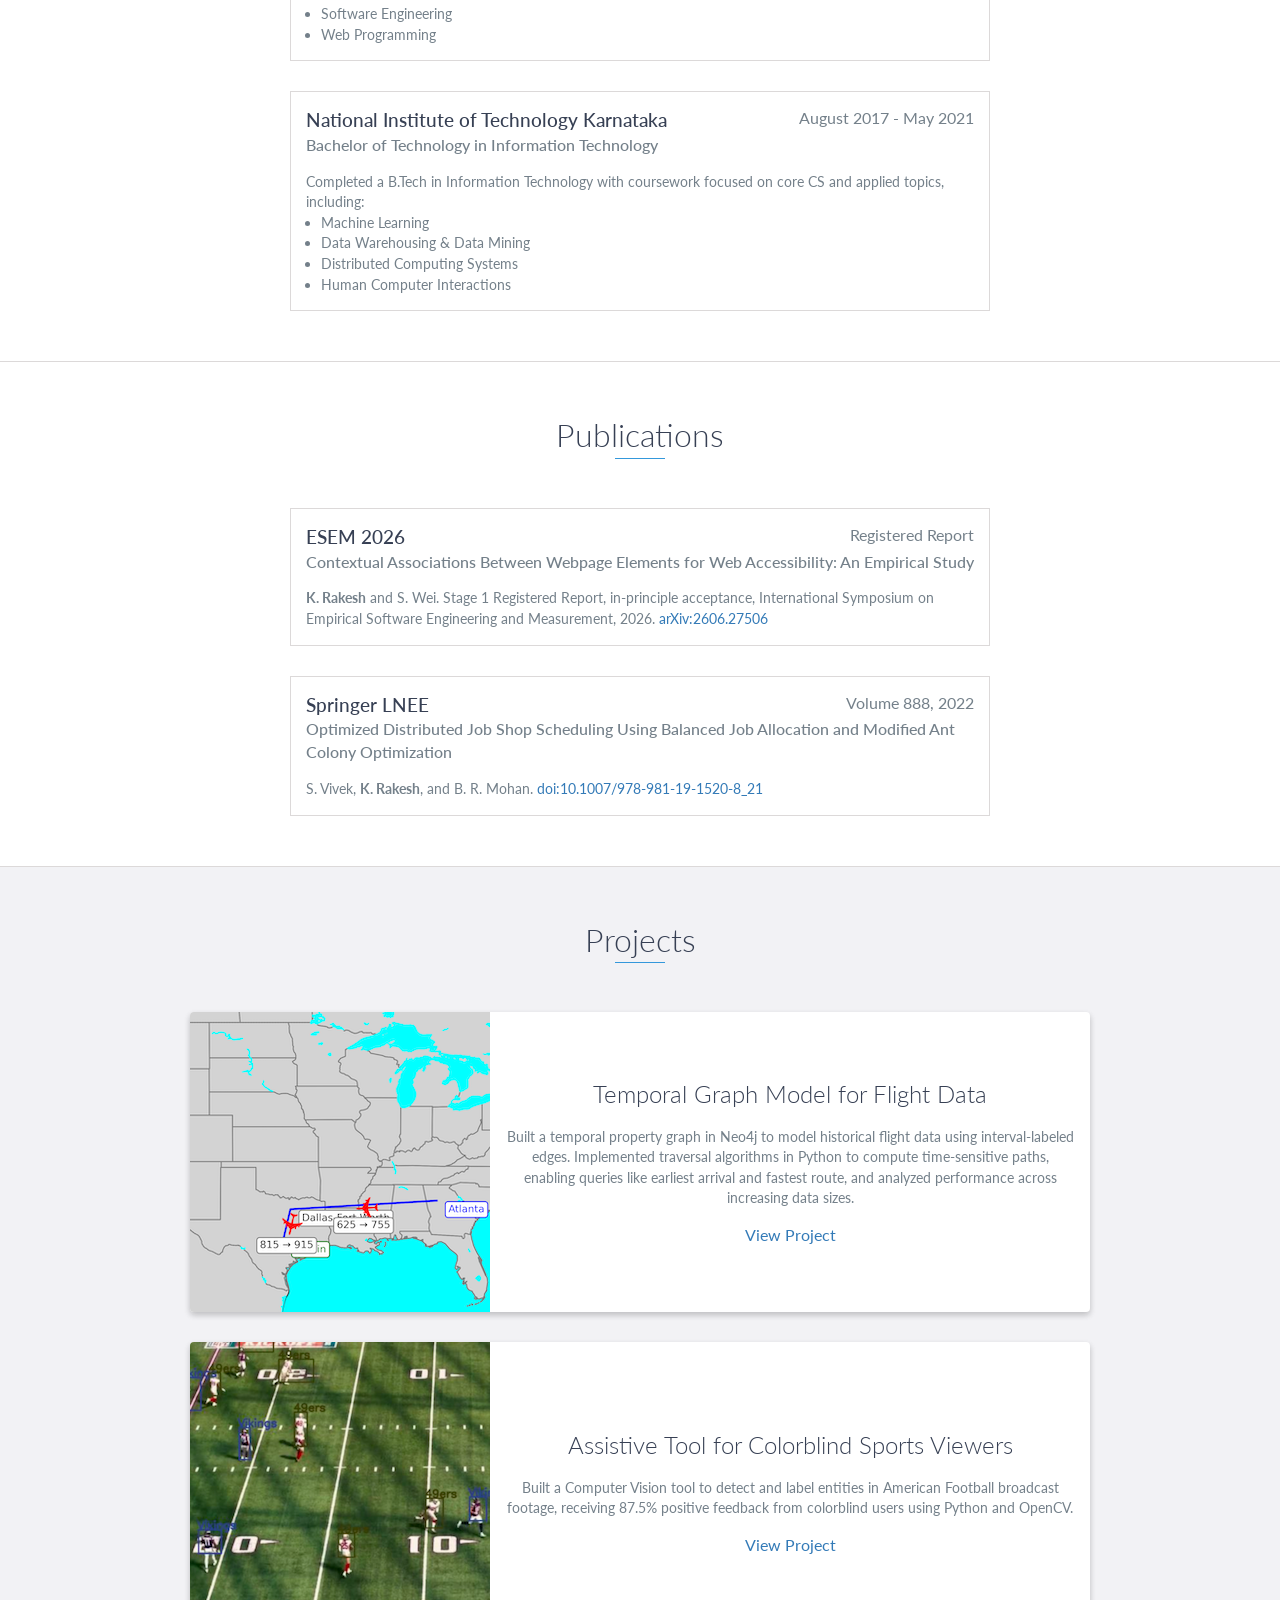
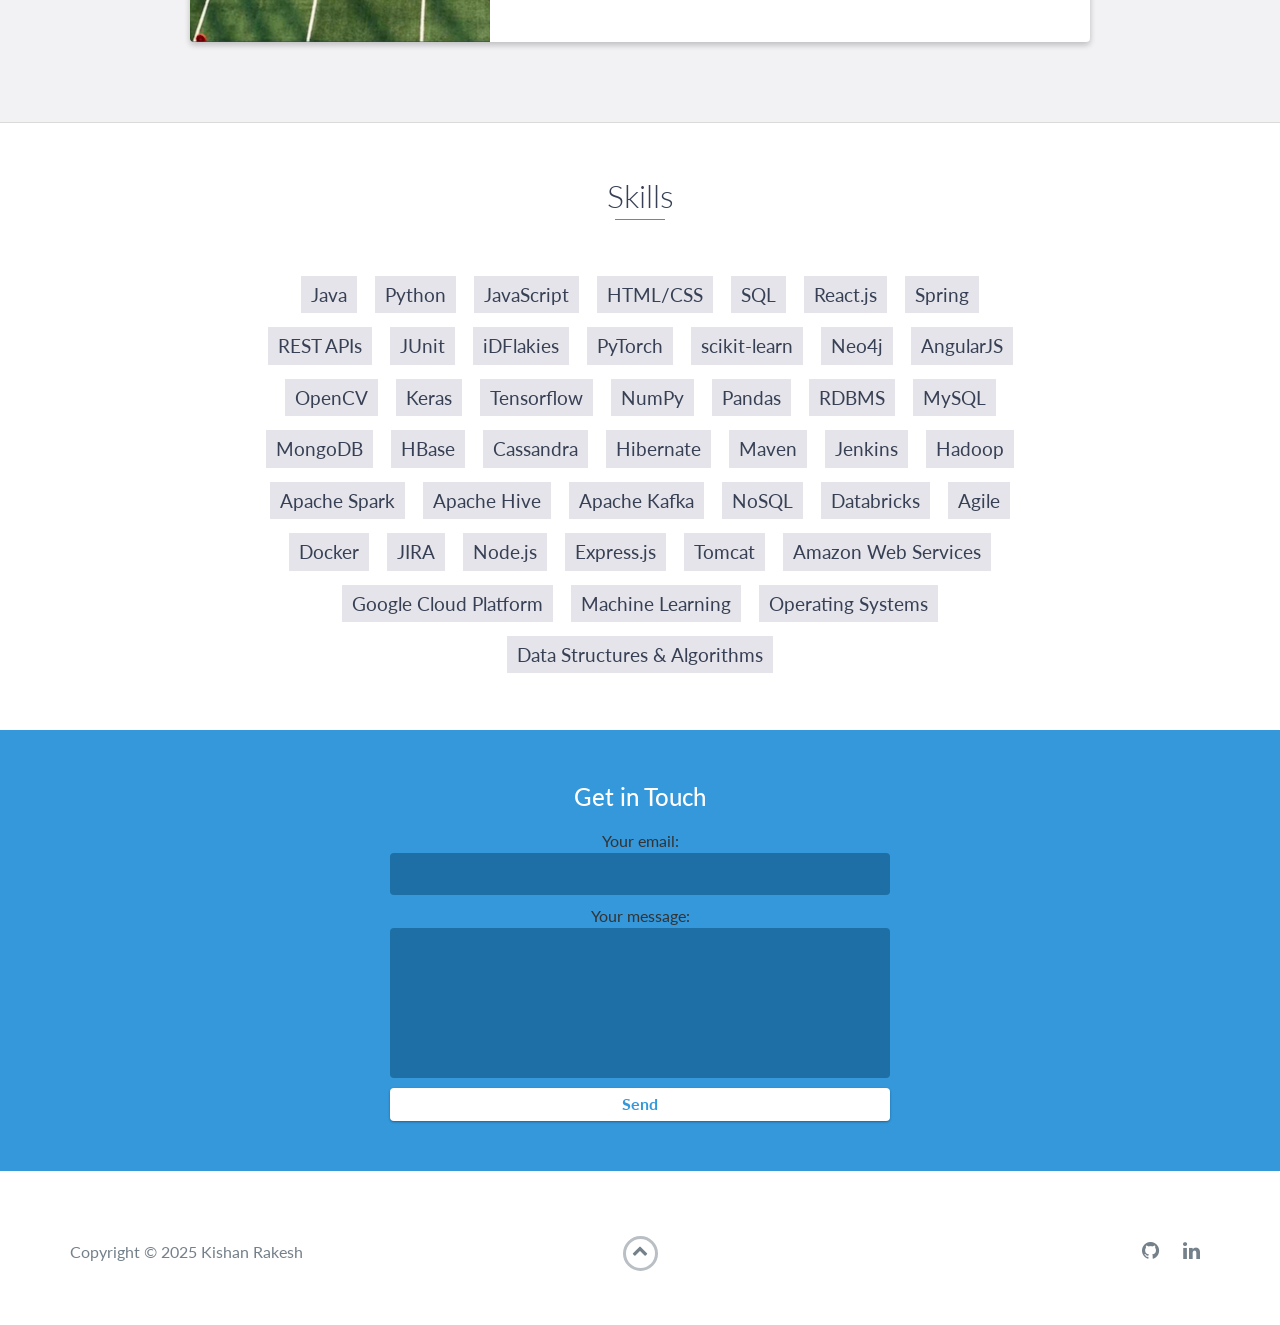
==== commit 574c02d6: "Research with Professor Shiyi Wei on software testing and analysis; resume updated" ====
--- a/index.html
+++ b/index.html
@@ -76,10 +76,10 @@
                 </div>
                 <div class="col-md-8">
                     <p>
-                        I'm Kishan Rakesh, a Computer Science PhD student at The University of Texas at Dallas, where I research <strong>flaky tests and automated test repair</strong> with Professor Shanto Rahman. I work on why tests fail without the code changing, and on fixing them automatically.
+                        I'm Kishan Rakesh, a Computer Science PhD student at The University of Texas at Dallas, where I research <strong>software testing and analysis</strong> with Professor Shiyi Wei.
                         </p>
                     <p>
-                        Before the PhD I spent two years as a software engineer at Maybank, building the backend for a loan-origination system deployed across 3,000+ bank branches. I completed my M.S. at UT Dallas in Professor Shiyi Wei's lab, where my registered report on web accessibility received in-principle acceptance at ESEM 2026. I hold a B.Tech in Information Technology from NIT Karnataka.
+                        Before the PhD I spent two years as a software engineer at Maybank, building the backend for a loan-origination system deployed across 3,000+ bank branches. I completed my M.S. at UT Dallas in the same lab, where my registered report on web accessibility received in-principle acceptance at ESEM 2026. I hold a B.Tech in Information Technology from NIT Karnataka.
                     </p>
                     <p>
                         I like problems where the failure is hard to reproduce and the fix has to be proven rather than argued &mdash; which is most of what testing research is. I'm looking for software engineering internships where that kind of rigour is useful, and I'm always happy to talk about testing, tooling, or research.
@@ -95,9 +95,9 @@
         <div id="experience-timeline">
             <div data-date="August 2026 – Current">
                 <h3>The University of Texas at Dallas</h3>
-                <h4>Graduate Research Assistant &mdash; Flaky Tests &amp; Automated Test Repair</h4>
-                <p>
-                    Research on test reliability with Professor Shanto Rahman. Fixed a flaky test in <a href="https://github.com/kishanrakesh/tinkerpop/pull/1">Apache TinkerPop</a>, tracing it to unordered <code>ConcurrentHashMap</code> iteration: 10/10 NonDex seeds failed before the fix and 20/20 passed after. Dated the defect to its introducing commit and showed the test had been flaky for its entire 4.5-year history, which made <code>git bisect</code> inapplicable as no passing ancestor existed.
+                <h4>Graduate Researcher &mdash; Software Testing and Analysis</h4>
+                <p>
+                    PhD research in Professor Shiyi Wei's lab.
                 </p>
             </div>
 
@@ -151,7 +151,7 @@
             <span class="education-date">August 2026 - Current</span>
             <h4>Doctor of Philosophy in Computer Science (expected May 2030)</h4>
             <p>
-                Researching flaky tests and automated test repair with Professor Shanto Rahman.
+                Researching software testing and analysis with Professor Shiyi Wei.
             </p>
         </div>
         <!-- End .education-block -->
@@ -281,7 +281,6 @@
             <li>Spring</li>
             <li>REST APIs</li>
             <li>JUnit</li>
-            <li>NonDex</li>
             <li>iDFlakies</li>
             <li>PyTorch</li>
             <li>scikit-learn</li>
--- a/css/styles.css
+++ b/css/styles.css
@@ -9,4 +9,4 @@
     Description: This file contains all the styles associated with the page
     that don't come from third party libraries. This file gets compiled using
     Gulp and send to the /css folder which is then loaded on the page.
-*/body{font-family:'Lato', sans-serif;font-size:16px}body.active{overflow:hidden;z-index:-1}.no-js #experience-timeline>div{background:#fff;padding:10px;margin-bottom:10px;border:1px solid #dcd9d9}.no-js #experience-timeline>div h3{font-size:1.5em;font-weight:300;color:#374054;display:inline-block;margin:0}.no-js #experience-timeline>div h4{font-size:1.2em;font-weight:300;color:#7e8890;margin:0 0 15px 0}.no-js #experience-timeline>div p{color:#74808a;font-size:0.9em;margin:0}.no-js #experience-timeline:before,.no-js #experience-timeline:after{content:none}@keyframes dropHeader{0%{transform:translateY(-100%)}100%{transform:translateY(0)}}header{position:absolute;top:0;left:0;right:0;text-align:center;z-index:10;animation-name:dropHeader;animation-iteration-count:1;animation-timing-function:ease;animation-duration:0.75s}header ul{display:inline-block;background:#fff;text-align:center;padding:10px;margin:0;border-bottom-right-radius:4px;border-bottom-left-radius:4px}header li{display:inline-block}header a{display:block;color:#3498db;padding:10px}header a:hover{color:#217dbb;text-decoration:none;background:#eee;border-radius:4px}header a:focus{color:#3498db;text-decoration:none}header.active{display:block}header.sticky{position:fixed;z-index:999}#menu.active{display:block}#mobile-menu-open{display:none;cursor:pointer;position:fixed;right:15px;top:10px;color:#3498db;font-size:1.5em;z-index:20;padding:0 7px;border-radius:4px;background:#fff}#mobile-menu-close{display:none;text-align:right;width:100%;background:#fff;font-size:1.5em;padding-right:15px;padding-top:10px;cursor:pointer;color:#3498db}#mobile-menu-close span{font-size:0.5em;text-transform:uppercase}#mobile-menu-close i{vertical-align:middle}footer{padding:50px 0}.copyright{padding-top:20px}.copyright p{margin:0;color:#74808a}.top{text-align:center}.top span{cursor:pointer;display:block;margin:15px auto 0 auto;width:35px;height:35px;border-radius:50%;border:3px solid #b9bfc4;text-align:center}.top i{color:#74808a}.social{text-align:right}.social ul{margin:5px 0 0 0;padding:0}.social li{display:inline-block;font-size:1.25em;list-style:none}.social a{display:block;color:#74808a;padding:10px}.social a:hover{color:#3498db}.btn-rounded-white{display:inline-block;color:#fff;padding:15px 25px;border:3px solid #fff;border-radius:30px;transition:.5s ease all}.btn-rounded-white:hover{color:#3498db;background:#fff;text-decoration:none}.shadow{box-shadow:0 1px 3px rgba(0,0,0,0.12),0 1px 2px rgba(0,0,0,0.24)}.shadow-large{box-shadow:0 3px 6px rgba(0,0,0,0.08),0 3px 6px rgba(0,0,0,0.15)}.heading{position:relative;display:inline-block;font-size:2em;font-weight:300;margin:0 0 30px 0}.heading:after{position:absolute;content:'';top:100%;height:1px;width:50px;left:0;right:0;margin:0 auto;background:#3498db}.background-alt{background:#f2f2f5}#lead{position:relative;height:100vh;min-height:500px;max-height:1080px;background:url(../images/lead-bg.jpg);background-size:cover;padding:15px;overflow:hidden}#lead-content{position:absolute;z-index:10;top:50%;left:50%;transform:translate(-50%, -50%);text-align:center}#lead-content h1,#lead-content h2{margin:0}#lead-content h1{color:#fff;font-weight:900;font-size:5em;text-transform:uppercase;letter-spacing:0.05em;line-height:0.9em}#lead-content h2{color:#a0cfee;font-weight:500;font-size:2.25em;margin-bottom:15px}#lead-overlay{position:absolute;height:100%;width:100%;top:0;right:0;bottom:0;left:0;background:rgba(33,125,187,0.8);z-index:1}#lead-down{position:absolute;left:0;right:0;width:100%;text-align:center;z-index:10;bottom:15px;color:#fff}#lead-down span{cursor:pointer;display:block;margin:0 auto;width:35px;height:35px;border-radius:50%;border:3px solid #a0cfee;text-align:center}#lead-down i{animation:pulsate 1.5s ease;animation-iteration-count:infinite;padding-top:5px}@keyframes pulsate{0%{transform:scale(1, 1)}50%{transform:scale(1.2, 1.2)}100%{transform:scale(1, 1)}}#about{padding:75px 15px;border-bottom:1px solid #dcd9d9}#about h2{color:#374054}#about p{color:#74808a;margin:0}#experience{padding:50px 15px;text-align:center;border-bottom:1px solid #dcd9d9}#experience h2{color:#374054}#experience-timeline{margin:30px auto 0 auto;position:relative;max-width:1000px}#experience-timeline:before{position:absolute;content:'';top:0;bottom:0;left:303px;right:auto;height:100%;width:3px;background:#3498db;z-index:0}#experience-timeline:after{position:absolute;content:'';width:3px;height:40px;background:#3498db;background:linear-gradient(to bottom, #3498db, rgba(52,152,219,0));top:100%;left:303px}.vtimeline-content{margin-left:350px;background:#fff;border:1px solid #e6e6e6;padding:15px;border-radius:3px;text-align:left}.vtimeline-content h3{font-size:1.5em;font-weight:300;color:#374054;display:inline-block;margin:0}.vtimeline-content h4{font-size:1.2em;font-weight:300;color:#7e8890;margin:0 0 15px 0}.vtimeline-content p{color:#74808a;font-size:0.9em;margin:0}.vtimeline-point{position:relative;display:block;vertical-align:top;margin-bottom:30px}.vtimeline-icon{position:relative;color:#fff;width:50px;height:50px;background:#3498db;border-radius:50%;float:left;z-index:99;margin-left:280px}.vtimeline-icon i{display:block;font-size:2em;margin-top:10px}.vtimeline-date{width:260px;text-align:right;position:absolute;left:0;top:10px;font-weight:300;color:#374054}#education{padding:50px 15px 20px 15px;border-bottom:1px solid #dcd9d9;text-align:center}#education h2{color:#374054;margin-bottom:50px}.education-block{max-width:700px;margin:0 auto 30px auto;padding:15px;border:1px solid #dcd9d9;text-align:left}.education-block h3{font-weight:500;float:left;margin:0;color:#374054}.education-block span{color:#74808a;float:right}.education-block h4{color:#74808a;clear:both;font-weight:500;margin:0 0 15px 0}.education-block p,.education-block ul{margin:0;color:#74808a;font-size:0.9em}.education-block ul{padding:0 0 0 15px}#projects{padding:50px 15px;border-bottom:1px solid #dcd9d9;text-align:center}#projects h2{color:#374054;margin-bottom:50px}.project{position:relative;max-width:900px;margin:0 auto 30px auto;overflow:hidden;background:#fff;border-radius:4px}.project-image{float:left}.project-info{position:absolute;top:50%;transform:translateY(-50%);margin-left:300px;padding:15px}.project-info h3{font-size:1.5em;font-weight:300;color:#374054;margin:0 0 15px 0}.project-info p{color:#74808a;margin:0 0 15px 0;font-size:0.9em}.no-image .project-info{position:relative;margin:0;padding:30px 15px;transform:none}#more-projects{display:none}#skills{padding:50px 15px;text-align:center}#skills h2{color:#374054;margin-bottom:50px}#skills ul{display:block;margin:0 auto;padding:0;max-width:800px}#skills li{display:inline-block;margin:7px;padding:5px 10px;color:#374054;background:#e4e4ea;list-style:none;cursor:default;font-size:1.2em}#contact{padding:50px 15px;background:#3498db;text-align:center}#contact h2{margin:0 0 15px 0;color:#fff;font-weight:500}#contact-form{max-width:500px;margin:0 auto}#contact-form input,#contact-form textarea{display:block;width:100%;padding:10px;border-radius:4px;border:none;margin-bottom:10px;background:#1d6fa5;color:#fff;transition:.5s ease all}#contact-form input::-webkit-input-placeholder,#contact-form textarea::-webkit-input-placeholder{color:#fff}#contact-form input:-moz-placeholder,#contact-form textarea:-moz-placeholder{color:#fff;opacity:1}#contact-form input::-moz-placeholder,#contact-form textarea::-moz-placeholder{color:#fff;opacity:1}#contact-form input:-ms-input-placeholder,#contact-form textarea:-ms-input-placeholder{color:#fff}#contact-form input:focus,#contact-form textarea:focus{outline:none;background:#16527a}#contact-form textarea{height:150px;resize:none}#contact-form button{display:block;width:100%;background:#fff;border-radius:4px;padding:5px 10px;border:none;color:#3498db;font-weight:700;box-shadow:0 1px 3px rgba(0,0,0,0.12),0 1px 2px rgba(0,0,0,0.24);transition:.5s ease all}#contact-form button:hover{box-shadow:0 10px 20px rgba(0,0,0,0.19),0 6px 6px rgba(0,0,0,0.23)}.optional-section{padding:50px 15px;text-align:center;border-top:1px solid #dcd9d9}.optional-section h2{color:#374054}.optional-section-block{max-width:700px;margin:0 auto 30px auto;padding:15px;border:1px solid #dcd9d9;background:#fff;text-align:left}.optional-section-block h3{font-weight:500;margin:0 0 15px 0;color:#374054}.optional-section-block h4{color:#74808a;clear:both;font-weight:500;margin:0 0 15px 0}.optional-section-block p,.optional-section-block ul{margin:0 0 15px 0;color:#74808a;font-size:0.9em}.optional-section-block ul{padding:0 0 0 15px}@media only screen and (max-width: 750px){#experience-timeline:before,#experience-timeline:after{left:23px}.vtimeline-date{width:auto;text-align:left;position:relative;margin-bottom:15px;display:block;margin-left:70px}.vtimeline-icon{margin-left:0}.vtimeline-content{margin-left:70px}}@media only screen and (max-width: 992px){#lead{height:auto;min-height:auto;max-height:auto;padding:100px 15px}#lead-content{position:relative;transform:none;left:auto;top:auto}#lead-content h1{font-size:3em}#lead-content h2{font-size:1.75em}#about{text-align:center}#about p{text-align:left}}@media only screen and (max-width: 768px){header{position:fixed;display:none;z-index:999;animation:none;bottom:0;height:100%}#mobile-menu-open,#mobile-menu-close{display:block}#menu{height:100%;overflow-y:auto;box-shadow:none;border-radius:0;width:100%}#menu li{display:block;margin-bottom:10px}#lead-content h1{font-size:2em}#lead-content h2{font-size:1.3em}#lead-content a{padding:10px 20px}#lead-down{display:none}.education-block h3,.education-block span{float:none}.project-image{display:none}.project-info{position:relative;margin:0;padding:30px 15px;top:auto;transform:none}footer{text-align:center}.social{text-align:center}}@media only screen and (max-width: 480px){#lead-content h1{font-size:1.5em}#lead-content h2{font-size:1em}#lead-content a{font-size:0.9em;padding:5px 10px}}
+*/body{font-family:'Lato', sans-serif;font-size:16px}body.active{overflow:hidden;z-index:-1}.no-js #experience-timeline>div{background:#fff;padding:10px;margin-bottom:10px;border:1px solid #dcd9d9}.no-js #experience-timeline>div h3{font-size:1.5em;font-weight:300;color:#374054;display:inline-block;margin:0}.no-js #experience-timeline>div h4{font-size:1.2em;font-weight:300;color:#7e8890;margin:0 0 15px 0}.no-js #experience-timeline>div p{color:#74808a;font-size:0.9em;margin:0}.no-js #experience-timeline:before,.no-js #experience-timeline:after{content:none}@keyframes dropHeader{0%{transform:translateY(-100%)}100%{transform:translateY(0)}}header{position:absolute;top:0;left:0;right:0;text-align:center;z-index:10;animation-name:dropHeader;animation-iteration-count:1;animation-timing-function:ease;animation-duration:0.75s}header ul{display:inline-block;background:#fff;text-align:center;padding:10px;margin:0;border-bottom-right-radius:4px;border-bottom-left-radius:4px}header li{display:inline-block}header a{display:block;color:#3498db;padding:10px}header a:hover{color:#217dbb;text-decoration:none;background:#eee;border-radius:4px}header a:focus{color:#3498db;text-decoration:none}header.active{display:block}header.sticky{position:fixed;z-index:999}#menu.active{display:block}#mobile-menu-open{display:none;cursor:pointer;position:fixed;right:15px;top:10px;color:#3498db;font-size:1.5em;z-index:20;padding:0 7px;border-radius:4px;background:#fff}#mobile-menu-close{display:none;text-align:right;width:100%;background:#fff;font-size:1.5em;padding-right:15px;padding-top:10px;cursor:pointer;color:#3498db}#mobile-menu-close span{font-size:0.5em;text-transform:uppercase}#mobile-menu-close i{vertical-align:middle}footer{padding:50px 0}.copyright{padding-top:20px}.copyright p{margin:0;color:#74808a}.top{text-align:center}.top span{cursor:pointer;display:block;margin:15px auto 0 auto;width:35px;height:35px;border-radius:50%;border:3px solid #b9bfc4;text-align:center}.top i{color:#74808a}.social{text-align:right}.social ul{margin:5px 0 0 0;padding:0}.social li{display:inline-block;font-size:1.25em;list-style:none}.social a{display:block;color:#74808a;padding:10px}.social a:hover{color:#3498db}.btn-rounded-white{display:inline-block;color:#fff;padding:15px 25px;border:3px solid #fff;border-radius:30px;transition:.5s ease all}.btn-rounded-white:hover{color:#3498db;background:#fff;text-decoration:none}.shadow{box-shadow:0 1px 3px rgba(0,0,0,0.12),0 1px 2px rgba(0,0,0,0.24)}.shadow-large{box-shadow:0 3px 6px rgba(0,0,0,0.08),0 3px 6px rgba(0,0,0,0.15)}.heading{position:relative;display:inline-block;font-size:2em;font-weight:300;margin:0 0 30px 0}.heading:after{position:absolute;content:'';top:100%;height:1px;width:50px;left:0;right:0;margin:0 auto;background:#3498db}.background-alt{background:#f2f2f5}#lead{position:relative;height:100vh;min-height:500px;max-height:1080px;background:url(../images/lead-bg.jpg);background-size:cover;padding:15px;overflow:hidden}#lead-content{position:absolute;z-index:10;top:50%;left:50%;transform:translate(-50%, -50%);text-align:center}#lead-content h1,#lead-content h2{margin:0}#lead-content h1{color:#fff;font-weight:900;font-size:5em;text-transform:uppercase;letter-spacing:0.05em;line-height:0.9em}#lead-content h2{color:#a0cfee;font-weight:500;font-size:2.25em;margin-bottom:15px}#lead-overlay{position:absolute;height:100%;width:100%;top:0;right:0;bottom:0;left:0;background:rgba(33,125,187,0.8);z-index:1}#lead-down{position:absolute;left:0;right:0;width:100%;text-align:center;z-index:10;bottom:15px;color:#fff}#lead-down span{cursor:pointer;display:block;margin:0 auto;width:35px;height:35px;border-radius:50%;border:3px solid #a0cfee;text-align:center}#lead-down i{animation:pulsate 1.5s ease;animation-iteration-count:infinite;padding-top:5px}@keyframes pulsate{0%{transform:scale(1, 1)}50%{transform:scale(1.2, 1.2)}100%{transform:scale(1, 1)}}#about{padding:75px 15px;border-bottom:1px solid #dcd9d9}#about h2{color:#374054}#about p{color:#74808a;margin:0}#experience{padding:50px 15px;text-align:center;border-bottom:1px solid #dcd9d9}#experience h2{color:#374054}#experience-timeline{margin:30px auto 0 auto;position:relative;max-width:1000px}#experience-timeline:before{position:absolute;content:'';top:0;bottom:0;left:303px;right:auto;height:100%;width:3px;background:#3498db;z-index:0}#experience-timeline:after{position:absolute;content:'';width:3px;height:40px;background:#3498db;background:linear-gradient(to bottom, #3498db, rgba(52,152,219,0));top:100%;left:303px}.vtimeline-content{margin-left:350px;background:#fff;border:1px solid #e6e6e6;padding:15px;border-radius:3px;text-align:left}.vtimeline-content h3{font-size:1.5em;font-weight:300;color:#374054;display:inline-block;margin:0}.vtimeline-content h4{font-size:1.2em;font-weight:300;color:#7e8890;margin:0 0 15px 0}.vtimeline-content p{color:#74808a;font-size:0.9em;margin:0}.vtimeline-point{position:relative;display:block;vertical-align:top;margin-bottom:30px}.vtimeline-icon{position:relative;color:#fff;width:50px;height:50px;background:#3498db;border-radius:50%;float:left;z-index:99;margin-left:280px}.vtimeline-icon i{display:block;font-size:2em;margin-top:10px}.vtimeline-date{width:260px;text-align:right;position:absolute;left:0;top:10px;font-weight:300;color:#374054}#education,#publications{padding:50px 15px 20px 15px;border-bottom:1px solid #dcd9d9;text-align:center}#education h2,#publications h2{color:#374054;margin-bottom:50px}.education-block{max-width:700px;margin:0 auto 30px auto;padding:15px;border:1px solid #dcd9d9;text-align:left}.education-block h3{font-weight:500;float:left;margin:0;color:#374054}.education-block span{color:#74808a;float:right}.education-block h4{color:#74808a;clear:both;font-weight:500;margin:0 0 15px 0}.education-block p,.education-block ul{margin:0;color:#74808a;font-size:0.9em}.education-block ul{padding:0 0 0 15px}#projects{padding:50px 15px;border-bottom:1px solid #dcd9d9;text-align:center}#projects h2{color:#374054;margin-bottom:50px}.project{position:relative;max-width:900px;margin:0 auto 30px auto;overflow:hidden;background:#fff;border-radius:4px}.project-image{float:left}.project-info{position:absolute;top:50%;transform:translateY(-50%);margin-left:300px;padding:15px}.project-info h3{font-size:1.5em;font-weight:300;color:#374054;margin:0 0 15px 0}.project-info p{color:#74808a;margin:0 0 15px 0;font-size:0.9em}.no-image .project-info{position:relative;margin:0;padding:30px 15px;transform:none}#more-projects{display:none}#skills{padding:50px 15px;text-align:center}#skills h2{color:#374054;margin-bottom:50px}#skills ul{display:block;margin:0 auto;padding:0;max-width:800px}#skills li{display:inline-block;margin:7px;padding:5px 10px;color:#374054;background:#e4e4ea;list-style:none;cursor:default;font-size:1.2em}#contact{padding:50px 15px;background:#3498db;text-align:center}#contact h2{margin:0 0 15px 0;color:#fff;font-weight:500}#contact-form{max-width:500px;margin:0 auto}#contact-form input,#contact-form textarea{display:block;width:100%;padding:10px;border-radius:4px;border:none;margin-bottom:10px;background:#1d6fa5;color:#fff;transition:.5s ease all}#contact-form input::-webkit-input-placeholder,#contact-form textarea::-webkit-input-placeholder{color:#fff}#contact-form input:-moz-placeholder,#contact-form textarea:-moz-placeholder{color:#fff;opacity:1}#contact-form input::-moz-placeholder,#contact-form textarea::-moz-placeholder{color:#fff;opacity:1}#contact-form input:-ms-input-placeholder,#contact-form textarea:-ms-input-placeholder{color:#fff}#contact-form input:focus,#contact-form textarea:focus{outline:none;background:#16527a}#contact-form textarea{height:150px;resize:none}#contact-form button{display:block;width:100%;background:#fff;border-radius:4px;padding:5px 10px;border:none;color:#3498db;font-weight:700;box-shadow:0 1px 3px rgba(0,0,0,0.12),0 1px 2px rgba(0,0,0,0.24);transition:.5s ease all}#contact-form button:hover{box-shadow:0 10px 20px rgba(0,0,0,0.19),0 6px 6px rgba(0,0,0,0.23)}.optional-section{padding:50px 15px;text-align:center;border-top:1px solid #dcd9d9}.optional-section h2{color:#374054}.optional-section-block{max-width:700px;margin:0 auto 30px auto;padding:15px;border:1px solid #dcd9d9;background:#fff;text-align:left}.optional-section-block h3{font-weight:500;margin:0 0 15px 0;color:#374054}.optional-section-block h4{color:#74808a;clear:both;font-weight:500;margin:0 0 15px 0}.optional-section-block p,.optional-section-block ul{margin:0 0 15px 0;color:#74808a;font-size:0.9em}.optional-section-block ul{padding:0 0 0 15px}@media only screen and (max-width: 750px){#experience-timeline:before,#experience-timeline:after{left:23px}.vtimeline-date{width:auto;text-align:left;position:relative;margin-bottom:15px;display:block;margin-left:70px}.vtimeline-icon{margin-left:0}.vtimeline-content{margin-left:70px}}@media only screen and (max-width: 992px){#lead{height:auto;min-height:auto;max-height:auto;padding:100px 15px}#lead-content{position:relative;transform:none;left:auto;top:auto}#lead-content h1{font-size:3em}#lead-content h2{font-size:1.75em}#about{text-align:center}#about p{text-align:left}}@media only screen and (max-width: 768px){header{position:fixed;display:none;z-index:999;animation:none;bottom:0;height:100%}#mobile-menu-open,#mobile-menu-close{display:block}#menu{height:100%;overflow-y:auto;box-shadow:none;border-radius:0;width:100%}#menu li{display:block;margin-bottom:10px}#lead-content h1{font-size:2em}#lead-content h2{font-size:1.3em}#lead-content a{padding:10px 20px}#lead-down{display:none}.education-block h3,.education-block span{float:none}.project-image{display:none}.project-info{position:relative;margin:0;padding:30px 15px;top:auto;transform:none}footer{text-align:center}.social{text-align:center}}@media only screen and (max-width: 480px){#lead-content h1{font-size:1.5em}#lead-content h2{font-size:1em}#lead-content a{font-size:0.9em;padding:5px 10px}}
